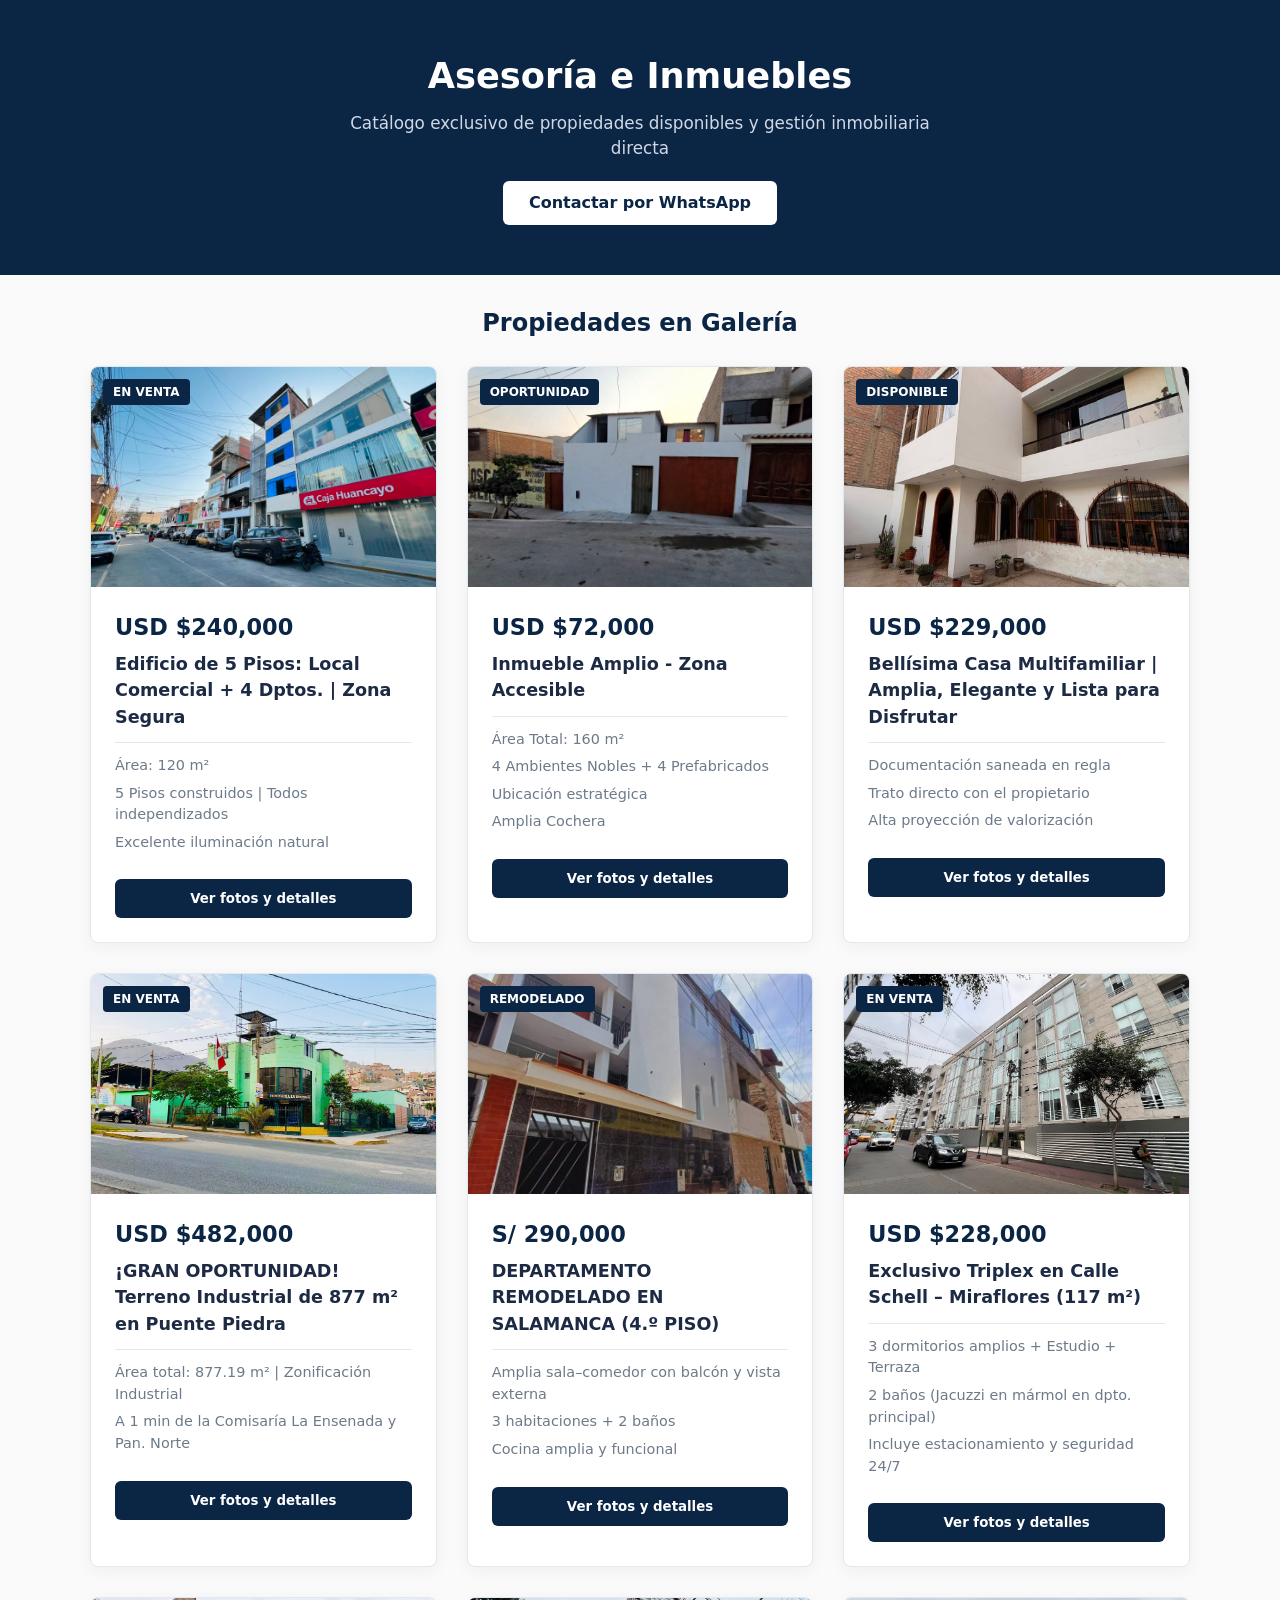
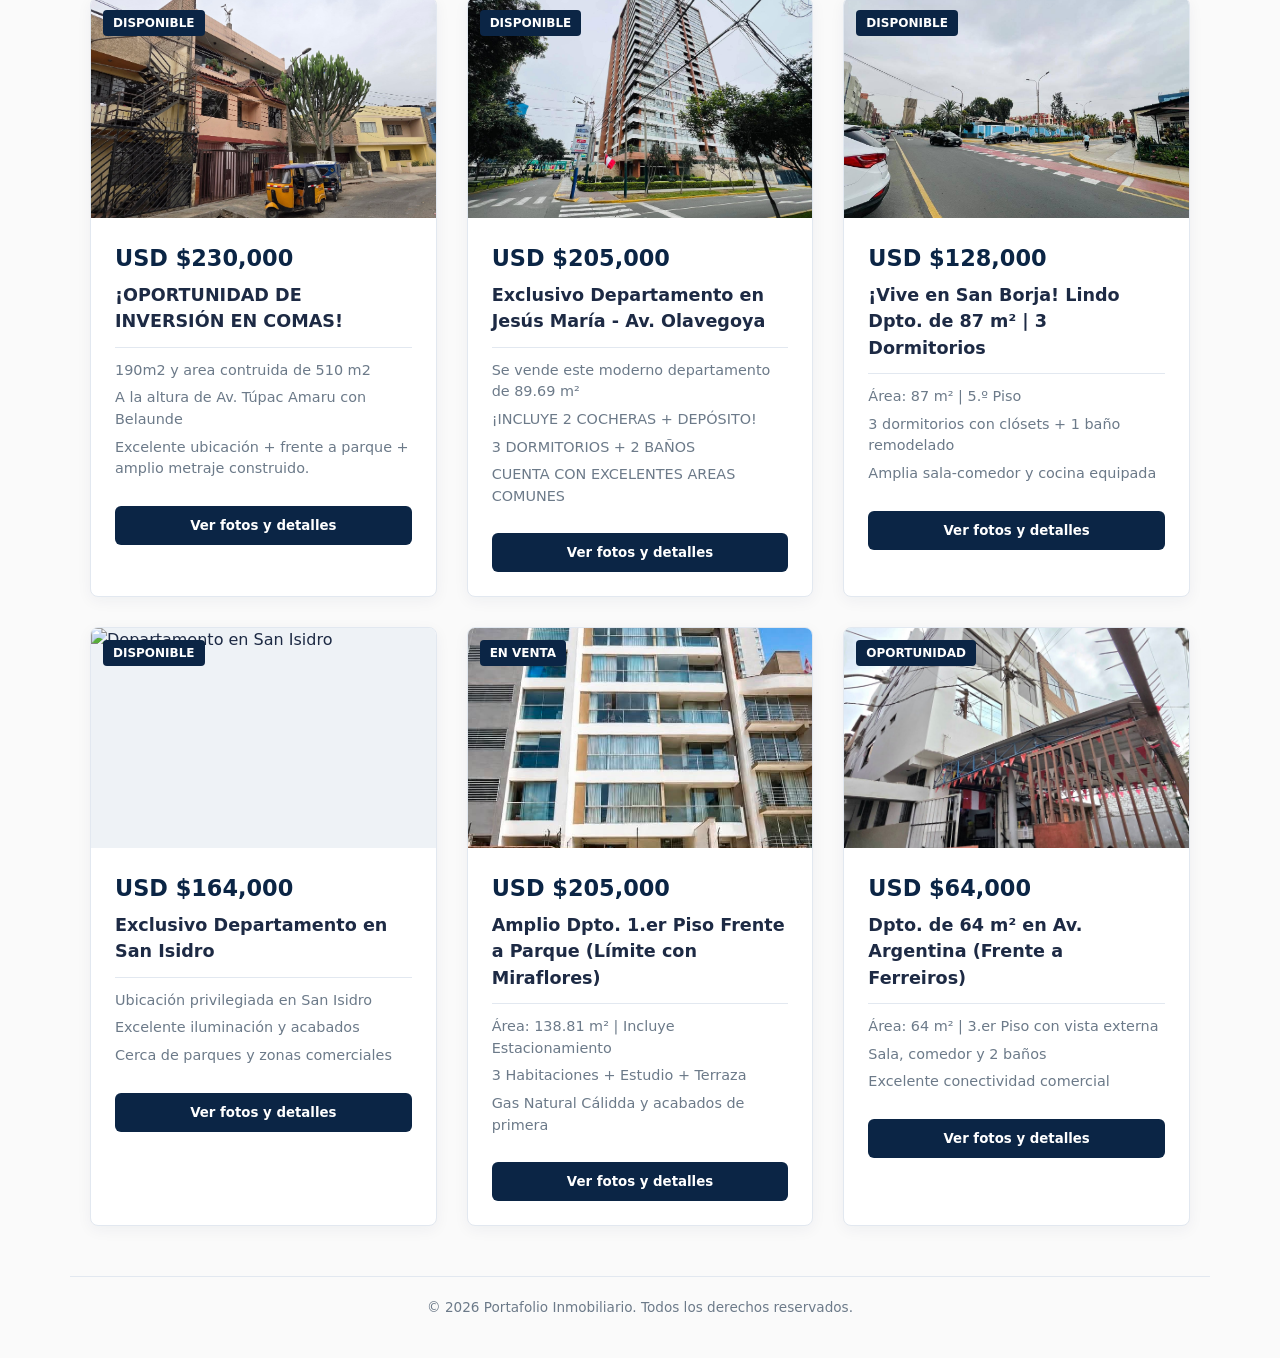
==== index.html @ 49bd2098 "cambios nuevos" ====
<!DOCTYPE html>
<html lang="es">
<head>
    <meta charset="UTF-8">
    <meta name="viewport" content="width=device-width, initial-scale=1.0">
    <title>Portafolio Inmobiliario | Asesoría & Propiedades</title>
    <style>
        :root {
            --bg-main: #FAFAFA;
            --bg-card: #FFFFFF;
            --navy-primary: #0B2545;
            --navy-hover: #134074;
            --text-dark: #1D2A44;
            --text-muted: #6C7A89;
            --border-color: #E2E8F0;
            --shadow-light: 0 4px 15px rgba(11, 37, 69, 0.05);
            --shadow-hover: 0 8px 25px rgba(11, 37, 69, 0.1);
        }

        * {
            box-sizing: border-box;
            margin: 0;
            padding: 0;
            font-family: 'Segoe UI', system-ui, -apple-system, sans-serif;
        }

        body {
            background-color: var(--bg-main);
            color: var(--text-dark);
            line-height: 1.5;
            padding: 0 0 40px 0;
        }

        /* Encabezado Principal */
        header {
            background-color: var(--navy-primary);
            color: #FFFFFF;
            text-align: center;
            padding: 50px 20px;
            margin-bottom: 30px;
        }

        header h1 {
            font-size: 2.2rem;
            font-weight: 700;
            margin-bottom: 8px;
        }

        header p {
            color: #D0D8E5;
            font-size: 1.05rem;
            max-width: 600px;
            margin: 0 auto 20px auto;
        }

        .btn-header {
            display: inline-block;
            background-color: #FFFFFF;
            color: var(--navy-primary);
            padding: 10px 26px;
            border-radius: 6px;
            text-decoration: none;
            font-weight: 600;
            transition: all 0.2s ease;
        }

        .btn-header:hover {
            background-color: #E6EDF5;
        }

        /* Layout */
        .container {
            max-width: 1140px;
            margin: 0 auto;
            padding: 0 20px;
        }

        .section-title {
            font-size: 1.5rem;
            color: var(--navy-primary);
            margin-bottom: 25px;
            text-align: center;
            font-weight: 700;
        }

        .grid {
            display: grid;
            grid-template-columns: repeat(auto-fit, minmax(320px, 1fr));
            gap: 30px;
        }

        /* Tarjeta de Propiedad */
        .card {
            background: var(--bg-card);
            border-radius: 8px;
            overflow: hidden;
            border: 1px solid var(--border-color);
            box-shadow: var(--shadow-light);
            transition: transform 0.2s ease;
            display: flex;
            flex-direction: column;
            cursor: pointer;
        }

        .card:hover {
            transform: translateY(-4px);
            box-shadow: var(--shadow-hover);
        }

        .card-img-container {
            position: relative;
            width: 100%;
            height: 220px;
            background-color: #EEF2F6;
        }

        .card img {
            width: 100%;
            height: 100%;
            object-fit: cover;
        }

        .tag-status {
            position: absolute;
            top: 12px;
            left: 12px;
            background: var(--navy-primary);
            color: #FFFFFF;
            font-size: 0.75rem;
            font-weight: 600;
            padding: 4px 10px;
            border-radius: 4px;
            text-transform: uppercase;
        }

        .card-content {
            padding: 24px;
            display: flex;
            flex-direction: column;
            flex-grow: 1;
        }

        .price {
            font-size: 1.4rem;
            font-weight: 700;
            color: var(--navy-primary);
            margin-bottom: 6px;
        }

        .title {
            font-size: 1.1rem;
            font-weight: 600;
            color: var(--text-dark);
            margin-bottom: 12px;
        }

        .features {
            list-style: none;
            color: var(--text-muted);
            font-size: 0.9rem;
            margin-bottom: 20px;
            border-top: 1px solid var(--border-color);
            padding-top: 12px;
        }

        .features li {
            margin-bottom: 6px;
        }

        .btn-details {
            display: block;
            text-align: center;
            background: var(--navy-primary);
            color: #FFFFFF;
            border: none;
            padding: 12px;
            border-radius: 6px;
            text-decoration: none;
            font-weight: 600;
            width: 100%;
            transition: background 0.2s;
        }

        .btn-details:hover {
            background: var(--navy-hover);
        }

        /* Estilo específico para el botón de mapa */
        .btn-map {
            background-color: #134074;
            margin-bottom: 10px;
        }
        .btn-map:hover {
            background-color: #0b2545;
        }

        /* Modal / Ventana Emergente */
        .modal-overlay {
            position: fixed;
            top: 0;
            left: 0;
            width: 100%;
            height: 100%;
            background: rgba(11, 37, 69, 0.75);
            display: none;
            justify-content: center;
            align-items: center;
            z-index: 1000;
            padding: 15px;
            backdrop-filter: blur(4px);
        }

        .modal-overlay.active {
            display: flex;
        }

        .modal-container {
            background: #FFFFFF;
            border-radius: 12px;
            max-width: 850px;
            width: 100%;
            max-height: 90vh;
            overflow-y: auto;
            position: relative;
            box-shadow: 0 20px 40px rgba(0,0,0,0.2);
            padding: 25px;
        }

        .modal-close {
            position: absolute;
            top: 12px;
            right: 18px;
            font-size: 1.8rem;
            background: none;
            border: none;
            color: var(--navy-primary);
            cursor: pointer;
            font-weight: bold;
            z-index: 10;
        }

        .modal-grid {
            display: grid;
            grid-template-columns: 1fr 1fr;
            gap: 20px;
            margin-top: 5px;
            align-items: start;
        }

        .modal-grid > div {
            min-width: 0;
        }

        @media (max-width: 700px) {
            .modal-grid {
                grid-template-columns: 1fr;
            }
        }

        .main-img-container {
            width: 100%;
            height: 240px;
            background: #EEF2F6;
            border-radius: 8px;
            overflow: hidden;
            border: 1px solid var(--border-color);
        }

        .gallery-main-img {
            width: 100%;
            height: 100%;
            object-fit: cover;
            cursor: zoom-in;
        }

        .gallery-thumbs {
            display: flex;
            gap: 8px;
            margin-top: 10px;
            overflow-x: auto;
            padding-bottom: 6px;
            max-width: 100%;
        }

        .gallery-thumbs img {
            width: 55px;
            height: 55px;
            min-width: 55px;
            object-fit: cover;
            border-radius: 6px;
            cursor: pointer;
            border: 2px solid transparent;
            transition: all 0.2s;
        }

        .gallery-thumbs img.active-thumb {
            border-color: var(--navy-primary);
        }

        .modal-info .modal-price {
            font-size: 1.6rem;
            font-weight: 700;
            color: var(--navy-primary);
            margin-bottom: 2px;
        }

        .modal-info .modal-title {
            font-size: 1.1rem;
            font-weight: 700;
            margin-bottom: 12px;
            line-height: 1.3;
        }

        .modal-info .description-box {
            font-size: 0.88rem;
            color: var(--text-dark);
            margin-bottom: 15px;
            border-top: 1px solid var(--border-color);
            padding-top: 10px;
            max-height: 180px;
            overflow-y: auto;
        }

        .description-box h4 {
            color: var(--navy-primary);
            margin-bottom: 6px;
            font-size: 0.95rem;
        }

        .description-box ul {
            list-style: none;
        }

        .description-box li {
            margin-bottom: 4px;
            color: #4A5568;
        }

        /* Modal Zoom */
        .zoom-overlay {
            position: fixed;
            top: 0;
            left: 0;
            width: 100%;
            height: 100%;
            background: rgba(0, 0, 0, 0.92);
            display: none;
            justify-content: center;
            align-items: center;
            z-index: 2000;
            cursor: zoom-out;
        }

        .zoom-overlay.active {
            display: flex;
        }

        .zoom-img {
            max-width: 92%;
            max-height: 92%;
            object-fit: contain;
            border-radius: 4px;
        }

        footer {
            max-width: 1140px;
            margin: 50px auto 0 auto;
            text-align: center;
            color: var(--text-muted);
            font-size: 0.85rem;
            border-top: 1px solid var(--border-color);
            padding-top: 20px;
        }
    </style>
</head>
<body>

    <header>
        <h1>Asesoría e Inmuebles</h1>
        <p>Catálogo exclusivo de propiedades disponibles y gestión inmobiliaria directa</p>
        <a href="https://wa.me/51900734869" class="btn-header" target="_blank">Contactar por WhatsApp</a>
    </header>

    <div class="container">
        <h2 class="section-title">Propiedades en Galería</h2>
        
        <div class="grid">
            <!-- PROPIEDAD 1 -->
            <div class="card" onclick="openModal('prop1')">
                <div class="card-img-container">
                    <span class="tag-status">En Venta</span>
                    <img src="fotos/puentepiedra/puentepiedra.jpg" alt="Departamento" loading="lazy">
                </div>
                <div class="card-content">
                    <div class="price">USD $240,000</div>
                    <div class="title">Edificio de 5 Pisos: Local Comercial + 4 Dptos. | Zona Segura</div>
                    <ul class="features">
                        <li>Área: 120 m²</li>
                        <li>5 Pisos construidos | Todos independizados</li>
                        <li>Excelente iluminación natural</li>
                    </ul>
                    <div class="card-action">
                        <button class="btn-details">Ver fotos y detalles</button>
                    </div>
                </div>
            </div>

            <!-- PROPIEDAD 2 -->
            <div class="card" onclick="openModal('prop2')">
                <div class="card-img-container">
                    <span class="tag-status">Oportunidad</span>
                    <img src="fotos/villaestela/villaestela.jpg" alt="Inmueble Mixto" loading="lazy">
                </div>
                <div class="card-content">
                    <div class="price">USD $72,000</div>
                    <div class="title">Inmueble Amplio - Zona Accesible</div>
                    <ul class="features">
                        <li>Área Total: 160 m²</li>
                        <li>4 Ambientes Nobles + 4 Prefabricados</li>
                        <li>Ubicación estratégica</li>
                        <li>Amplia Cochera</li>
                    </ul>
                    <div class="card-action">
                        <button class="btn-details">Ver fotos y detalles</button>
                    </div>
                </div>
            </div>

            <!-- PROPIEDAD 3 -->
            <div class="card" onclick="openModal('prop3')">
                <div class="card-img-container">
                    <span class="tag-status">Disponible</span>
                    <img src="fotos/sanmartin-vicki/propiedadsanmartin.jpg" alt="Terreno" loading="lazy">
                </div>
                <div class="card-content">
                    <div class="price">USD $229,000</div>
                    <div class="title">Bellísima Casa Multifamiliar | Amplia, Elegante y Lista para Disfrutar</div>
                    <ul class="features">
                        <li>Documentación saneada en regla</li>
                        <li>Trato directo con el propietario</li>
                        <li>Alta proyección de valorización</li>
                    </ul>
                    <div class="card-action">
                        <button class="btn-details">Ver fotos y detalles</button>
                    </div>
                </div>
            </div>

            <!-- PROPIEDAD 4 -->
            <div class="card" onclick="openModal('prop4')">
                <div class="card-img-container">
                    <span class="tag-status">En Venta</span>
                    <img src="fotos/pro/pro1.jpg" alt="Propiedad 4" loading="lazy">
                </div>
                <div class="card-content">
                    <div class="price">USD $482,000</div>
                    <div class="title">¡GRAN OPORTUNIDAD! Terreno Industrial de 877 m² en Puente Piedra</div>
                    <ul class="features">
                        <li>Área total: 877.19 m² | Zonificación Industrial</li>
                        <li>A 1 min de la Comisaría La Ensenada y Pan. Norte</li>
                    </ul>
                    <div class="card-action">
                        <button class="btn-details">Ver fotos y detalles</button>
                    </div>
                </div>
            </div>

            <!-- PROPIEDAD 5 -->
            <div class="card" onclick="openModal('prop5')">
                <div class="card-img-container">
                    <span class="tag-status">Remodelado</span>
                    <img src="fotos/molina-salamanca/1s.jpg" alt="Propiedad 5" loading="lazy">
                </div>
                <div class="card-content">
                    <div class="price">S/ 290,000</div>
                    <div class="title">DEPARTAMENTO REMODELADO EN SALAMANCA (4.º PISO)</div>
                    <ul class="features">
                        <li>Amplia sala–comedor con balcón y vista externa</li>
                        <li>3 habitaciones + 2 baños</li>
                        <li>Cocina amplia y funcional</li>
                    </ul>
                    <div class="card-action">
                        <button class="btn-details">Ver fotos y detalles</button>
                    </div>
                </div>
            </div>

            <!-- PROPIEDAD 6 -->
            <div class="card" onclick="openModal('prop6')">
                <div class="card-img-container">
                    <span class="tag-status">En Venta</span>
                    <img src="fotos/miraflores/1m.jpg" alt="Triplex Miraflores" loading="lazy">
                </div>
                <div class="card-content">
                    <div class="price">USD $228,000</div>
                    <div class="title">Exclusivo Triplex en Calle Schell – Miraflores (117 m²)</div>
                    <ul class="features">
                        <li>3 dormitorios amplios + Estudio + Terraza</li>
                        <li>2 baños (Jacuzzi en mármol en dpto. principal)</li>
                        <li>Incluye estacionamiento y seguridad 24/7</li>
                    </ul>
                    <div class="card-action">
                        <button class="btn-details">Ver fotos y detalles</button>
                    </div>
                </div>
            </div>

            <!-- PROPIEDAD 7 -->
            <div class="card" onclick="openModal('prop7')">
                <div class="card-img-container">
                    <span class="tag-status">Disponible</span>
                    <img src="fotos/comas/comas.jpg" alt="Propiedad 7" loading="lazy">
                </div>
                <div class="card-content">
                    <div class="price">USD $230,000</div>
                    <div class="title">¡OPORTUNIDAD DE INVERSIÓN EN COMAS!</div>
                    <ul class="features">
                        <li>190m2 y area contruida de 510 m2</li>
                        <li>A la altura de Av. Túpac Amaru con Belaunde</li>
                        <li>Excelente ubicación + frente a parque + amplio metraje construido.</li>
                    </ul>
                    <div class="card-action">
                        <button class="btn-details">Ver fotos y detalles</button>
                    </div>
                </div>
            </div>

            <!-- PROPIEDAD 8 -->
            <div class="card" onclick="openModal('prop8')">
                <div class="card-img-container">
                    <span class="tag-status">Disponible</span>
                    <img src="fotos/Jesus Maria/1.jpg" alt="Propiedad 8" loading="lazy">
                </div>
                <div class="card-content">
                    <div class="price">USD $205,000</div>
                    <div class="title">Exclusivo Departamento en Jesús María - Av. Olavegoya</div>
                    <ul class="features">
                        <li>Se vende este moderno departamento de 89.69 m²</li>
                        <li>¡INCLUYE 2 COCHERAS + DEPÓSITO!</li>
                        <li>3 DORMITORIOS + 2 BAÑOS</li>
                        <li>CUENTA CON EXCELENTES AREAS COMUNES</li>
                    </ul>
                    <div class="card-action">
                        <button class="btn-details">Ver fotos y detalles</button>
                    </div>
                </div>
            </div>

            <!-- PROPIEDAD 9 -->
            <div class="card" onclick="openModal('prop9')">
                <div class="card-img-container">
                    <span class="tag-status">Disponible</span>
                    <img src="fotos/sanborja/1.jpg" alt="Departamento en San Borja" loading="lazy">
                </div>
                <div class="card-content">
                    <div class="price">USD $128,000</div>
                    <div class="title">¡Vive en San Borja! Lindo Dpto. de 87 m² | 3 Dormitorios</div>
                    <ul class="features">
                        <li>Área: 87 m² | 5.º Piso</li>
                        <li>3 dormitorios con clósets + 1 baño remodelado</li>
                        <li>Amplia sala-comedor y cocina equipada</li>
                    </ul>
                    <div class="card-action">
                        <button class="btn-details">Ver fotos y detalles</button>
                    </div>
                </div>
            </div>

            <!-- PROPIEDAD 10 -->
            <div class="card" onclick="openModal('prop10')">
                <div class="card-img-container">
                    <span class="tag-status">Disponible</span>
                    <img src="fotos/san isidro/1.jpg" alt="Departamento en San Isidro" loading="lazy">
                </div>
                <div class="card-content">
                    <div class="price">USD $164,000</div>
                    <div class="title">Exclusivo Departamento en San Isidro</div>
                    <ul class="features">
                        <li>Ubicación privilegiada en San Isidro</li>
                        <li>Excelente iluminación y acabados</li>
                        <li>Cerca de parques y zonas comerciales</li>
                    </ul>
                    <div class="card-action">
                        <button class="btn-details">Ver fotos y detalles</button>
                    </div>
                </div>
            </div>

            
            <!-- PROPIEDAD 11 -->
            <div class="card" onclick="openModal('prop11')">
                <div class="card-img-container">
                    <span class="tag-status">En Venta</span>
                    <img src="fotos/surquillo/1.jpg" alt="Departamento en Surquillo" loading="lazy">
                </div>
                <div class="card-content">
                    <div class="price">USD $205,000</div>
                    <div class="title">Amplio Dpto. 1.er Piso Frente a Parque (Límite con Miraflores)</div>
                    <ul class="features">
                        <li>Área: 138.81 m² | Incluye Estacionamiento</li>
                        <li>3 Habitaciones + Estudio + Terraza</li>
                        <li>Gas Natural Cálidda y acabados de primera</li>
                    </ul>
                    <div class="card-action">
                        <button class="btn-details">Ver fotos y detalles</button>
                    </div>
                </div>
            </div>

          <!-- PROPIEDAD 12 -->
            <div class="card" onclick="openModal('prop12')">
                <div class="card-img-container">
                    <span class="tag-status">Oportunidad</span>
                    <img src="fotos/cercadodelima/1.jpg" alt="Departamento en Cercado de Lima" loading="lazy">
                </div>
                <div class="card-content">
                    <div class="price">USD $64,000</div>
                    <div class="title">Dpto. de 64 m² en Av. Argentina (Frente a Ferreiros)</div>
                    <ul class="features">
                        <li>Área: 64 m² | 3.er Piso con vista externa</li>
                        <li>Sala, comedor y 2 baños</li>
                        <li>Excelente conectividad comercial</li>
                    </ul>
                    <div class="card-action">
                        <button class="btn-details">Ver fotos y detalles</button>
                    </div>
                </div>
            </div>

            <!-- PROPIEDAD 13 
            <div class="card" onclick="openModal('prop13')">
                <div class="card-img-container">
                    <span class="tag-status">Disponible</span>
                    <img src="fotos/propiedad13/1.jpg" alt="Propiedad 13" loading="lazy">
                </div>
                <div class="card-content">
                    <div class="price">USD $000,000</div>
                    <div class="title">Propiedad 13 - Título pendiente</div>
                    <ul class="features">
                        <li>Característica 1</li>
                        <li>Característica 2</li>
                    </ul>
                    <div class="card-action">
                        <button class="btn-details">Ver fotos y detalles</button>
                    </div>
                </div>
            </div>

            <!-- PROPIEDAD 14 
            <div class="card" onclick="openModal('prop14')">
                <div class="card-img-container">
                    <span class="tag-status">Disponible</span>
                    <img src="fotos/propiedad14/1.jpg" alt="Propiedad 14" loading="lazy">
                </div>
                <div class="card-content">
                    <div class="price">USD $000,000</div>
                    <div class="title">Propiedad 14 - Título pendiente</div>
                    <ul class="features">
                        <li>Característica 1</li>
                        <li>Característica 2</li>
                    </ul>
                    <div class="card-action">
                        <button class="btn-details">Ver fotos y detalles</button>
                    </div>
                </div>
            </div>

            <!-- PROPIEDAD 15 --
            <div class="card" onclick="openModal('prop15')">
                <div class="card-img-container">
                    <span class="tag-status">Disponible</span>
                    <img src="fotos/propiedad15/1.jpg" alt="Propiedad 15" loading="lazy">
                </div>
                <div class="card-content">
                    <div class="price">USD $000,000</div>
                    <div class="title">Propiedad 15 - Título pendiente</div>
                    <ul class="features">
                        <li>Característica 1</li>
                        <li>Característica 2</li>
                    </ul>
                    <div class="card-action">
                        <button class="btn-details">Ver fotos y detalles</button>
                    </div>
                </div>
            </div>

            <!-- PROPIEDAD 16 --
            <div class="card" onclick="openModal('prop16')">
                <div class="card-img-container">
                    <span class="tag-status">Disponible</span>
                    <img src="fotos/propiedad16/1.jpg" alt="Propiedad 16" loading="lazy">
                </div>
                <div class="card-content">
                    <div class="price">USD $000,000</div>
                    <div class="title">Propiedad 16 - Título pendiente</div>
                    <ul class="features">
                        <li>Característica 1</li>
                        <li>Característica 2</li>
                    </ul>
                    <div class="card-action">
                        <button class="btn-details">Ver fotos y detalles</button>
                    </div>
                </div>
            </div>

            <!-- PROPIEDAD 17 --
            <div class="card" onclick="openModal('prop17')">
                <div class="card-img-container">
                    <span class="tag-status">Disponible</span>
                    <img src="fotos/propiedad17/1.jpg" alt="Propiedad 17" loading="lazy">
                </div>
                <div class="card-content">
                    <div class="price">USD $000,000</div>
                    <div class="title">Propiedad 17 - Título pendiente</div>
                    <ul class="features">
                        <li>Característica 1</li>
                        <li>Característica 2</li>
                    </ul>
                    <div class="card-action">
                        <button class="btn-details">Ver fotos y detalles</button>
                    </div>
                </div>
            </div>

            <!-- PROPIEDAD 18 --
            <div class="card" onclick="openModal('prop18')">
                <div class="card-img-container">
                    <span class="tag-status">Disponible</span>
                    <img src="fotos/propiedad18/1.jpg" alt="Propiedad 18" loading="lazy">
                </div>
                <div class="card-content">
                    <div class="price">USD $000,000</div>
                    <div class="title">Propiedad 18 - Título pendiente</div>
                    <ul class="features">
                        <li>Característica 1</li>
                        <li>Característica 2</li>
                    </ul>
                    <div class="card-action">
                        <button class="btn-details">Ver fotos y detalles</button>
                    </div>
                </div>
            </div>

            <!-- PROPIEDAD 19 --
            <div class="card" onclick="openModal('prop19')">
                <div class="card-img-container">
                    <span class="tag-status">Disponible</span>
                    <img src="fotos/propiedad19/1.jpg" alt="Propiedad 19" loading="lazy">
                </div>
                <div class="card-content">
                    <div class="price">USD $000,000</div>
                    <div class="title">Propiedad 19 - Título pendiente</div>
                    <ul class="features">
                        <li>Característica 1</li>
                        <li>Característica 2</li>
                    </ul>
                    <div class="card-action">
                        <button class="btn-details">Ver fotos y detalles</button>
                    </div>
                </div>
            </div>

            <!-- PROPIEDAD 20 --
            <div class="card" onclick="openModal('prop20')">
                <div class="card-img-container">
                    <span class="tag-status">Disponible</span>
                    <img src="fotos/propiedad20/1.jpg" alt="Propiedad 20" loading="lazy">
                </div>
                <div class="card-content">
                    <div class="price">USD $000,000</div>
                    <div class="title">Propiedad 20 - Título pendiente</div>
                    <ul class="features">
                        <li>Característica 1</li>
                        <li>Característica 2</li>
                    </ul>
                    <div class="card-action">
                        <button class="btn-details">Ver fotos y detalles</button>
                    </div>
                </div>
            </div>
        -->
        </div>
    </div>

    <!-- VENTANA EMERGENTE -->
    <div class="modal-overlay" id="propertyModal">
        <div class="modal-container">
            <button class="modal-close" onclick="closeModal()">&times;</button>
            <div class="modal-grid">
                <div>
                    <div class="main-img-container">
                        <img id="modalMainImg" class="gallery-main-img" src="" alt="Foto principal" onclick="openZoom(this.src)">
                    </div>
                    <div class="gallery-thumbs" id="modalThumbs"></div>
                </div>
                <div class="modal-info">
                    <div class="modal-price" id="modalPrice"></div>
                    <div class="modal-title" id="modalTitle"></div>
                    <div class="description-box" id="modalDescription"></div>
                    
                    <!-- Botones de Acción (Mapa y WhatsApp) -->
                    <a id="modalMapBtn" href="#" class="btn-details btn-map" target="_blank" style="display: none;">Ver ubicación en el mapa</a>
                    <a id="modalWspBtn" href="#" class="btn-details" target="_blank">Consultar por WhatsApp</a>
                </div>
            </div>
        </div>
    </div>

    <!-- MODAL ZOOM -->
    <div class="zoom-overlay" id="zoomModal" onclick="closeZoom()">
        <img id="zoomedImg" class="zoom-img" src="" alt="Zoom foto">
    </div>

    <footer>
        <p>&copy; 2026 Portafolio Inmobiliario. Todos los derechos reservados.</p>
    </footer>

    <script>
        const propertiesData = {
            'prop1': {
                price: 'USD $240,000',
                title: 'Edificio de 5 Pisos: Local Comercial + 4 Dptos. | Zona Segura',
                images: [
                    'fotos/puentepiedra/puentepiedra.jpg',
                    'fotos/puentepiedra/propiedafrente.jpg',
                    'fotos/puentepiedra/vistapanamericana.jpg',
                    'fotos/puentepiedra/parque.jpg',
                    'fotos/puentepiedra/localcomercial.jpg',
                    'fotos/puentepiedra/comedor.jpg'
                ],
                mapUrl: 'https://maps.app.goo.gl/D741j8NNef4uDnsr5',
                description: `
                    <h4>Distribución y Beneficios:</h4>
                    <ul>
                        <li>• <b>1.er Piso:</b> Local comercial con alto flujo peatonal.</li>
                        <li>• <b>2.º al 5.º Piso:</b> 4 departamentos totalmente independizados.</li>
                        <li>• Ubicación segura, a 50 metros del parque.</li>
                        <li>• Ideal para rentabilizar mediante alquileres independientes.</li>
                    </ul>
                `,
                wspUrl: 'https://wa.me/51900734869?text=Hola,%20deseo%20información%20del%20edificio%20de%20puente%20piedra'
            },
            'prop2': {
                price: 'USD $72,000',
                title: 'Inmueble Amplio de 160 m² - Zona Accesible en Villa Estela',
                images: [
                    'fotos/villaestela/villaestela.jpg',
                    'fotos/villaestela/IMG_20260831_145610.jpg',
                    'fotos/villaestela/cocheraarriba.jpg',
                    'fotos/villaestela/IMG_20260831_150013.jpg',
                    'fotos/villaestela/bañopequeño.jpg',
                    'fotos/villaestela/IMG_20260831_150129.jpg',
                    'fotos/villaestela/pasillo.jpg',
                    'fotos/villaestela/cuarto2.jpg',
                    'fotos/villaestela/areadelavado.jpg',
                    'fotos/villaestela/baño.jpg',
                    'fotos/villaestela/pasillo2.jpg',
                    'fotos/villaestela/cuartopiso2.jpg',
                    'fotos/villaestela/cuarto2piso2.jpg',
                    'fotos/villaestela/baño2piso.jpg',
                    'fotos/villaestela/cuarto3piso2.jpg',
                    'fotos/villaestela/cuarto4piso4.jpg',
                    'fotos/villaestela/cuaro5piso2.jpg'
                ],
                mapUrl: 'https://maps.app.goo.gl/xqD2WesQgWnviTTu9',
                description: `
                    <h4>Características Principales:</h4>
                    <ul>
                        <li>• <b>Área Total:</b> 160 m² con cochera muy amplia.</li>
                        <li>• <b>Distribución:</b> 4 ambientes nobles + 4 prefabricados ampliables.</li>
                        <li>• <b>Entorno:</b> A 1 cuadra del parque y 5 cdras. del paradero Villa Estela.</li>
                        <li>• Incluye espacio para patio/jardín interno.</li>
                    </ul>
                `,
                wspUrl: 'https://wa.me/51900734869?text=Hola,%20deseo%20información%20del%20inmueble%20de%20villaestela'
            },
            'prop3': {
                price: 'USD $229,000',
                title: 'Bellísima Casa Multifamiliar en San Martín de Porres (200 m²)',
                images: [
                    'fotos/sanmartin-vicki/propiedadsanmartin.jpg',
                    'fotos/sanmartin-vicki/2.jpg',
                    'fotos/sanmartin-vicki/3.jpg',
                    'fotos/sanmartin-vicki/4.jpg',
                    'fotos/sanmartin-vicki/5.jpg',
                    'fotos/sanmartin-vicki/6.jpg',
                    'fotos/sanmartin-vicki/7.jpg',
                    'fotos/sanmartin-vicki/8.jpg',
                    'fotos/sanmartin-vicki/9.jpg',
                    'fotos/sanmartin-vicki/10.jpg',
                    'fotos/sanmartin-vicki/11.jpg',
                    'fotos/sanmartin-vicki/12.jpg',
                    'fotos/sanmartin-vicki/13.jpg',
                    'fotos/sanmartin-vicki/14.jpg',
                    'fotos/sanmartin-vicki/15.jpg',
                    'fotos/sanmartin-vicki/16.jpg',
                    'fotos/sanmartin-vicki/17.jpg',
                    'fotos/sanmartin-vicki/18.jpg',
                    'fotos/sanmartin-vicki/19.jpg',
                    'fotos/sanmartin-vicki/20.jpg'
                ],
                mapUrl: '',
                description: `
                    <h4>Detalle de Distribución:</h4>
                    <ul>
                        <li>• <b>1.er Piso (150 m²):</b> Sala, comedor, cocina, 2 dormitorios, 1 baño, patio c/parrilla y lavandería. Techos de 2.90m.</li>
                        <li>• <b>2.º Piso (150 m² - Remodelado):</b> Acabados de lujo, cocina c/barra azul marino, 3 dormitorios (principal c/vestidor y balcón), baño en mármol blanco.</li>
                        <li>• <b>Cochera:</b> Capacidad para 2 vehículos.</li>
                        <li>• <b>Ubicación:</b> A 2 cdras. de Av. Canta Callao (San Juan de Salinas).</li>
                    </ul>
                `,
                wspUrl: 'https://wa.me/51900734869?text=Hola,%20deseo%20información%20de%20la%20casa%20familiar'
            },
            'prop4': {
                price: 'USD $482,000',
                title: '¡GRAN OPORTUNIDAD! Terreno Industrial de 877 m² en Puente Piedra',
                images: [
                    'fotos/pro/pro1.jpg',
                    'fotos/pro/pro2.jpg',
                    'fotos/pro/pro3.jpg',
                    'fotos/pro/pro4.jpg',
                    'fotos/pro/pro5.jpg',
                    'fotos/pro/pro6.jpg',
                    'fotos/pro/pro7.jpg',
                    'fotos/pro/pro8.jpg',
                    'fotos/pro/pro9.jpg',
                    'fotos/pro/pro11.jpg',
                    'fotos/pro/pro12.jpg',
                    'fotos/pro/pro13.jpg',
                    'fotos/pro/pro14.jpg'
                ],
                mapUrl: '',
                description: `
                    <h4>Ubicación Estratégica:</h4>
                    <ul>
                        <li>• Calle Los Copihues – Puente Piedra</li>
                        <li>• A solo 1 min de la Comisaría La Ensenada</li>
                        <li>• Acceso directo a la Panamericana Norte y vías principales, ¡perfecto para transporte de carga y logística!</li>
                    </ul>
                    <br>
                    <h4>Ideal para:</h4>
                    <ul>
                        <li>• Centros de distribución y almacenamiento</li>
                        <li>• Empresas industriales en expansión</li>
                        <li>• Talleres mecánicos, manufactura liviana y más</li>
                    </ul>
                `,
                wspUrl: 'https://wa.me/51900734869?text=Hola,%20deseo%20información%20del%20terreno%20industrial'
            },
            'prop5': {
                price: 'S/ 290,000',
                title: 'DEPARTAMENTO REMODELADO EN SALAMANCA (4.º PISO)',
                images: [
                    'fotos/molina-salamanca/1s.jpg',
                    'fotos/molina-salamanca/s2.jpg',
                    'fotos/molina-salamanca/s3.jpg',
                    'fotos/molina-salamanca/s4.jpg',
                    'fotos/molina-salamanca/s5.jpg',
                    'fotos/molina-salamanca/s6.jpg',
                    'fotos/molina-salamanca/s7.jpg',
                    'fotos/molina-salamanca/s8.jpg',
                    'fotos/molina-salamanca/s9.jpg'
                ],
                mapUrl: '',
                description: `
                    <h4>Características del Departamento:</h4>
                    <ul>
                        <li>• <b>Piso:</b> 4.º Piso (Listo para mudarse)</li>
                        <li>• <b>Ambientes:</b> Amplia sala–comedor con balcón y vista externa.</li>
                        <li>• <b>Distribución:</b> 3 habitaciones + 2 baños.</li>
                        <li>• <b>Cocina:</b> Amplia y funcional.</li>
                    </ul>
                    <br>
                    <h4>Ubicación Estratégica:</h4>
                    <ul>
                        <li>• Ubicado en Grumete Medina, Salamanca.</li>
                        <li>• A ½ cuadra de la Av. Benjamín Franklin.</li>
                        <li>• A 1 cuadra del Parque de los Anillos.</li>
                    </ul>
                `,
                wspUrl: 'https://wa.me/51900734869?text=Hola,%20deseo%20información%20del%20departamento%20en%20Salamanca'
            },
            'prop6': {
                price: 'USD $228,000',
                title: 'DEPARTAMENTO TRIPLEX EN MIRAFLORES (117 m² + Estacionamiento)',
                images: [
                    'fotos/miraflores/1m.jpg',
                    'fotos/miraflores/m2.jpg',
                    'fotos/miraflores/m3.jpg',
                    'fotos/miraflores/m4.jpg',
                    'fotos/miraflores/m5.jpg',
                    'fotos/miraflores/m6.jpg',
                    'fotos/miraflores/m7.jpg',
                    'fotos/miraflores/m8.jpg',
                    'fotos/miraflores/m9.jpg',
                    'fotos/miraflores/m10.jpg',
                    'fotos/miraflores/m11.jpg',
                    'fotos/miraflores/m12.jpg'
                ],
                mapUrl: '',
                description: `
                    <h4>Distribución por Niveles:</h4>
                    <ul>
                        <li>• <b>1.er Nivel:</b> Terraza, sala-comedor, cocina con granito, baño de visita.</li>
                        <li>• <b>2.º Nivel:</b> Dormitorio principal con tina de hidromasaje y estudio.</li>
                        <li>• <b>3.er Nivel:</b> 2 dormitorios amplios con clóset y baño completo.</li>
                    </ul>
                `,
                wspUrl: 'https://wa.me/51900734869?text=Hola,%20deseo%20información%20del%20triplex%20en%20Miraflores'
            },
            'prop7': {
                price: 'USD $230,000',
                title: 'Oportunidad de inversión en Comas',
                images: ['fotos/comas/comas.jpg'],
                mapUrl: 'https://maps.app.goo.gl/hE1FAJP3phiQPxh49',
                description: `
                    <h4>Detalles del Inmueble y Edificio:</h4>
                    <ul>
                        <li>• <b>Ubicación:</b> Flora Tristán 196A, Comas (3 pisos + Azotea).</li>
                        <li>• <b>Área:</b> 190 m² ; Área construida +500 m².</li>
                        <li>• Frente a parque y cada nivel independizado.</li>
                    </ul>
                `,
                wspUrl: 'https://wa.me/51900734869?text=Hola,%20deseo%20información%20de%20la%20propiedad%20en%20comas'
            },
            'prop8': {
                price: 'USD $205,000',
                title: 'Exclusivo Departamento en Jesús María - Av. Olavegoya',
                images: [
                    'fotos/Jesus Maria/1.jpg', 'fotos/Jesus Maria/2.jpg', 'fotos/Jesus Maria/3.jpg',
                    'fotos/Jesus Maria/4.jpg', 'fotos/Jesus Maria/5.jpg', 'fotos/Jesus Maria/6.jpg',
                    'fotos/Jesus Maria/7.jpg', 'fotos/Jesus Maria/8.jpg', 'fotos/Jesus Maria/9.jpg',
                    'fotos/Jesus Maria/10.jpg', 'fotos/Jesus Maria/11.jpg', 'fotos/Jesus Maria/12.jpg',
                    'fotos/Jesus Maria/13.jpg', 'fotos/Jesus Maria/14.jpg', 'fotos/Jesus Maria/15.jpg'
                ],
                mapUrl: 'https://maps.app.goo.gl/2QNC8SgNS6ocmaTS8',
                description: `
                    <h4>EXCLUSIVIDAD Y UBICACIÓN PRIVILEGIADA</h4>
                    <p>Moderno departamento de 89.69 m² con cocheras y depósito incluidos.</p>
                    <ul>
                        <li>• 3 dormitorios + 2 baños.</li>
                        <li>• Áreas comunes: Piscina, zona de parrilla y salón Zoom.</li>
                    </ul>
                `,
                wspUrl: 'https://wa.me/51900734869?text=Hola,%20deseo%20información%20del%20departamento%20en%20Jesús%20María'
            },
            'prop9': {
                price: 'USD $128,000 (Negociable)',
                title: '¡VIVE EN SAN BORJA Y DISFRUTA TU INDEPENDENCIA!',
                images: [
                    'fotos/sanborja/1.jpg', 'fotos/sanborja/2.jpg', 'fotos/sanborja/3.jpg',
                    'fotos/sanborja/4.jpg', 'fotos/sanborja/5.jpg', 'fotos/sanborja/6.jpg',
                    'fotos/sanborja/7.jpg', 'fotos/sanborja/8.jpg', 'fotos/sanborja/9.jpg',
                    'fotos/sanborja/10.jpg', 'fotos/sanborja/11.jpg'
                ],
                mapUrl: '',
                description: `
                    <h4>Características del Inmueble:</h4>
                    <ul>
                        <li>• <b>Área y Piso:</b> 87 m² | 5.º piso.</li>
                        <li>• 3 dormitorios con clósets + 1 baño remodelado.</li>
                        <li>• Sala-comedor amplia y cocina con reposteros altos y bajos.</li>
                    </ul>
                `,
                wspUrl: 'https://wa.me/51900734869?text=Hola,%20deseo%20información%20del%20departamento%20en%20San%20Borja'
            },
            'prop10': {
                price: 'USD $164,000',
                title: 'Exclusivo Departamento en San Isidro',
                images: [
                    'fotos/san isidro/1.jpg', 'fotos/san isidro/2.jpg', 'fotos/san isidro/3.jpg',
                    'fotos/san isidro/4.jpg', 'fotos/san isidro/5.jpg', 'fotos/san isidro/6.jpg',
                    'fotos/san isidro/7.jpg', 'fotos/san isidro/8.jpg', 'fotos/san isidro/9.jpg',
                    'fotos/san isidro/10.jpg', 'fotos/san isidro/11.jpg', 'fotos/san isidro/12.jpg',
                    'fotos/san isidro/13.jpg', 'fotos/san isidro/14.jpg', 'fotos/san isidro/15.jpg',
                    'fotos/san isidro/16.jpg', 'fotos/san isidro/17.jpg', 'fotos/san isidro/18.jpg',
                    'fotos/san isidro/19.jpg', 'fotos/san isidro/20.jpg', 'fotos/san isidro/21.jpg',
                    'fotos/san isidro/22.jpg', 'fotos/san isidro/23.jpg', 'fotos/san isidro/24.jpg',
                    'fotos/san isidro/25.jpg', 'fotos/san isidro/26.jpg', 'fotos/san isidro/27.jpg'
                ],
                mapUrl: 'https://maps.app.goo.gl/iq7L8Y8J3PQupXck8',
                description: `
                    <h4>Ubicación Exclusiva:</h4>
                    <p>Ubicado en una de las mejores zonas de San Isidro, con fácil acceso a avenidas principales y parques.</p>
                `,
                wspUrl: 'https://wa.me/51900734869?text=Hola,%20deseo%20información%20del%20departamento%20en%20San%20Isidro'
            },
            'prop11': {
                price: 'USD $205,000',
                title: 'Departamento Primer Piso, Amplio y Frente a Parque | Surquillo - Miraflores',
                images: [
                    'fotos/surquillo/1.jpg',
                    'fotos/surquillo/2.jpg',
                    'fotos/surquillo/3.jpg',
                    'fotos/surquillo/4.jpg',
                    'fotos/surquillo/5.jpg',
                    'fotos/surquillo/6.jpg',
                    'fotos/surquillo/7.jpg',
                    'fotos/surquillo/8.jpg',
                    'fotos/surquillo/9.jpg',
                    'fotos/surquillo/10.jpg',
                    'fotos/surquillo/11.jpg',
                    'fotos/surquillo/12.jpg',
                    'fotos/surquillo/13.jpg',
                    'fotos/surquillo/14.jpg',
                    'fotos/surquillo/15.jpg',
                    'fotos/surquillo/16.jpg',
                    'fotos/surquillo/17.jpg',
                    'fotos/surquillo/18.jpg',
                    
                    
                ],
                mapUrl: '', // Puedes agregar el enlace de Google Maps si lo deseas
                description: `
                    <h4>Características Principales:</h4>
                    <ul>
                        <li>• <b>Área:</b> 138.81 m² | <b>1.er Piso</b> frente a parque.</li>
                        <li>• <b>Incluye:</b> Estacionamiento propio.</li>
                        <li>• 3 habitaciones (Dormitorio principal con walk-in closet, segundo con clóset, y tercer ambiente funcional como dormitorio o estudio amplio).</li>
                        <li>• 2 baños completos + ½ baño de visita.</li>
                    </ul>
                    <br>
                    <h4>Comodidades y Detalles:</h4>
                    <ul>
                        <li>• Amplia sala con excelente luz natural y ventanales con aislamiento acústico.</li>
                        <li>• Cocina cerrada con muebles altos y bajos.</li>
                        <li>• Lavandería independiente y conexión de Gas Natural Cálidda.</li>
                        <li>• <b>Amplia terraza</b>, ideal para reuniones familiares.</li>
                        <li>• <b>Mantenimiento:</b> Aprox. S/ 200 a S/ 250.</li>
                    </ul>
                `,
                wspUrl: 'https://wa.me/51900734869?text=Hola,%20deseo%20información%20del%20departamento%20en%20Surquillo%20frente%20a%20parque'
            },
            'prop12': {
                price: 'USD $64,000',
                title: '¡Oportunidad de Inversión! Departamento de 64 m² en Cercado de Lima',
                images: [
                    'fotos/cercadodelima/1.jpg',
                    'fotos/cercadodelima/2.jpg',
                    'fotos/cercadodelima/3.jpg',
                    'fotos/cercadodelima/4.jpg',
                    'fotos/cercadodelima/5.jpg',
                    'fotos/cercadodelima/6.jpg',
                    'fotos/cercadodelima/7.jpg',
                    'fotos/cercadodelima/8.jpg',
                    'fotos/cercadodelima/9.jpg',
                    'fotos/cercadodelima/10.jpg',
                    'fotos/cercadodelima/11.jpg',
                    'fotos/cercadodelima/12.jpg',
                    'fotos/cercadodelima/13.jpg',
                    'fotos/cercadodelima/14.jpg',
                    'fotos/cercadodelima/15.jpg',
                    'fotos/cercadodelima/16.jpg',
                    
                ],
                mapUrl: '', // Puedes agregar aquí el enlace de Google Maps si lo deseas
                description: `
                    <h4>Ubicación Estratégica:</h4>
                    <p>Av. Argentina 5720 – Cercado de Lima. Frente a Ferreiros, en una zona de excelente conectividad y movimiento comercial.</p>
                    <br>
                    <h4>Distribución y Características:</h4>
                    <ul>
                        <li>• <b>Área:</b> 64 m² | <b>3.er Piso</b> con vista externa.</li>
                        <li>• 2 ambientes amplios.</li>
                        <li>• Sala y comedor luminosos.</li>
                        <li>• 2 baños completos.</li>
                    </ul>
                    <br>
                    <p><i>¡Ideal para vivir o invertir! Contáctame para agendar una visita.</i></p>
                `,
                wspUrl: 'https://wa.me/51900734869?text=Hola,%20deseo%20información%20del%20departamento%20en%20Cercado%20de%20Lima%20Av%20Argentina'
             },
            'prop13': { price: 'USD $000,000', title: 'Propiedad 13', images: ['fotos/propiedad13/1.jpg'], mapUrl: '', description: '<h4>Descripción:</h4><p>Detalles...</p>', wspUrl: 'https://wa.me/51900734869?text=Hola,%20información%20propiedad%2013' },
            'prop14': { price: 'USD $000,000', title: 'Propiedad 14', images: ['fotos/propiedad14/1.jpg'], mapUrl: '', description: '<h4>Descripción:</h4><p>Detalles...</p>', wspUrl: 'https://wa.me/51900734869?text=Hola,%20información%20propiedad%2014' },
            'prop15': { price: 'USD $000,000', title: 'Propiedad 15', images: ['fotos/propiedad15/1.jpg'], mapUrl: '', description: '<h4>Descripción:</h4><p>Detalles...</p>', wspUrl: 'https://wa.me/51900734869?text=Hola,%20información%20propiedad%2015' },
            'prop16': { price: 'USD $000,000', title: 'Propiedad 16', images: ['fotos/propiedad16/1.jpg'], mapUrl: '', description: '<h4>Descripción:</h4><p>Detalles...</p>', wspUrl: 'https://wa.me/51900734869?text=Hola,%20información%20propiedad%2016' },
            'prop17': { price: 'USD $000,000', title: 'Propiedad 17', images: ['fotos/propiedad17/1.jpg'], mapUrl: '', description: '<h4>Descripción:</h4><p>Detalles...</p>', wspUrl: 'https://wa.me/51900734869?text=Hola,%20información%20propiedad%2017' },
            'prop18': { price: 'USD $000,000', title: 'Propiedad 18', images: ['fotos/propiedad18/1.jpg'], mapUrl: '', description: '<h4>Descripción:</h4><p>Detalles...</p>', wspUrl: 'https://wa.me/51900734869?text=Hola,%20información%20propiedad%2018' },
            'prop19': { price: 'USD $000,000', title: 'Propiedad 19', images: ['fotos/propiedad19/1.jpg'], mapUrl: '', description: '<h4>Descripción:</h4><p>Detalles...</p>', wspUrl: 'https://wa.me/51900734869?text=Hola,%20información%20propiedad%2019' },
            'prop20': { price: 'USD $000,000', title: 'Propiedad 20', images: ['fotos/propiedad20/1.jpg'], mapUrl: '', description: '<h4>Descripción:</h4><p>Detalles...</p>', wspUrl: 'https://wa.me/51900734869?text=Hola,%20información%20propiedad%2020' }
        };

        function openModal(propKey) {
            const data = propertiesData[propKey];
            if (!data) return;

            document.getElementById('modalPrice').innerText = data.price;
            document.getElementById('modalTitle').innerText = data.title;
            document.getElementById('modalDescription').innerHTML = data.description;
            document.getElementById('modalWspBtn').href = data.wspUrl;

            // Gestión del botón de ubicación (mapa)
            const mapBtn = document.getElementById('modalMapBtn');
            if (data.mapUrl && data.mapUrl.trim() !== '') {
                mapBtn.href = data.mapUrl;
                mapBtn.style.display = 'block';
            } else {
                mapBtn.style.display = 'none';
            }

            const mainImg = document.getElementById('modalMainImg');
            const thumbsContainer = document.getElementById('modalThumbs');
            
            thumbsContainer.innerHTML = '';
            
            if (data.images && data.images.length > 0) {
                mainImg.src = data.images[0];

                data.images.forEach((imgUrl, index) => {
                    const thumb = document.createElement('img');
                    thumb.src = imgUrl;
                    if (index === 0) thumb.classList.add('active-thumb');
                    
                    thumb.onclick = function() {
                        mainImg.src = imgUrl;
                        document.querySelectorAll('.gallery-thumbs img').forEach(t => t.classList.remove('active-thumb'));
                        thumb.classList.add('active-thumb');
                    };
                    
                    thumbsContainer.appendChild(thumb);
                });
            }

            document.getElementById('propertyModal').classList.add('active');
            document.body.style.overflow = 'hidden';
        }

        function closeModal() {
            document.getElementById('propertyModal').classList.remove('active');
            document.body.style.overflow = 'auto';
        }

        function openZoom(imgSrc) {
            if (!imgSrc) return;
            document.getElementById('zoomedImg').src = imgSrc;
            document.getElementById('zoomModal').classList.add('active');
        }

        function closeZoom() {
            document.getElementById('zoomModal').classList.remove('active');
        }

        window.onclick = function(event) {
            const modal = document.getElementById('propertyModal');
            if (event.target === modal) {
                closeModal();
            }
        }
    </script>
</body>
</html>
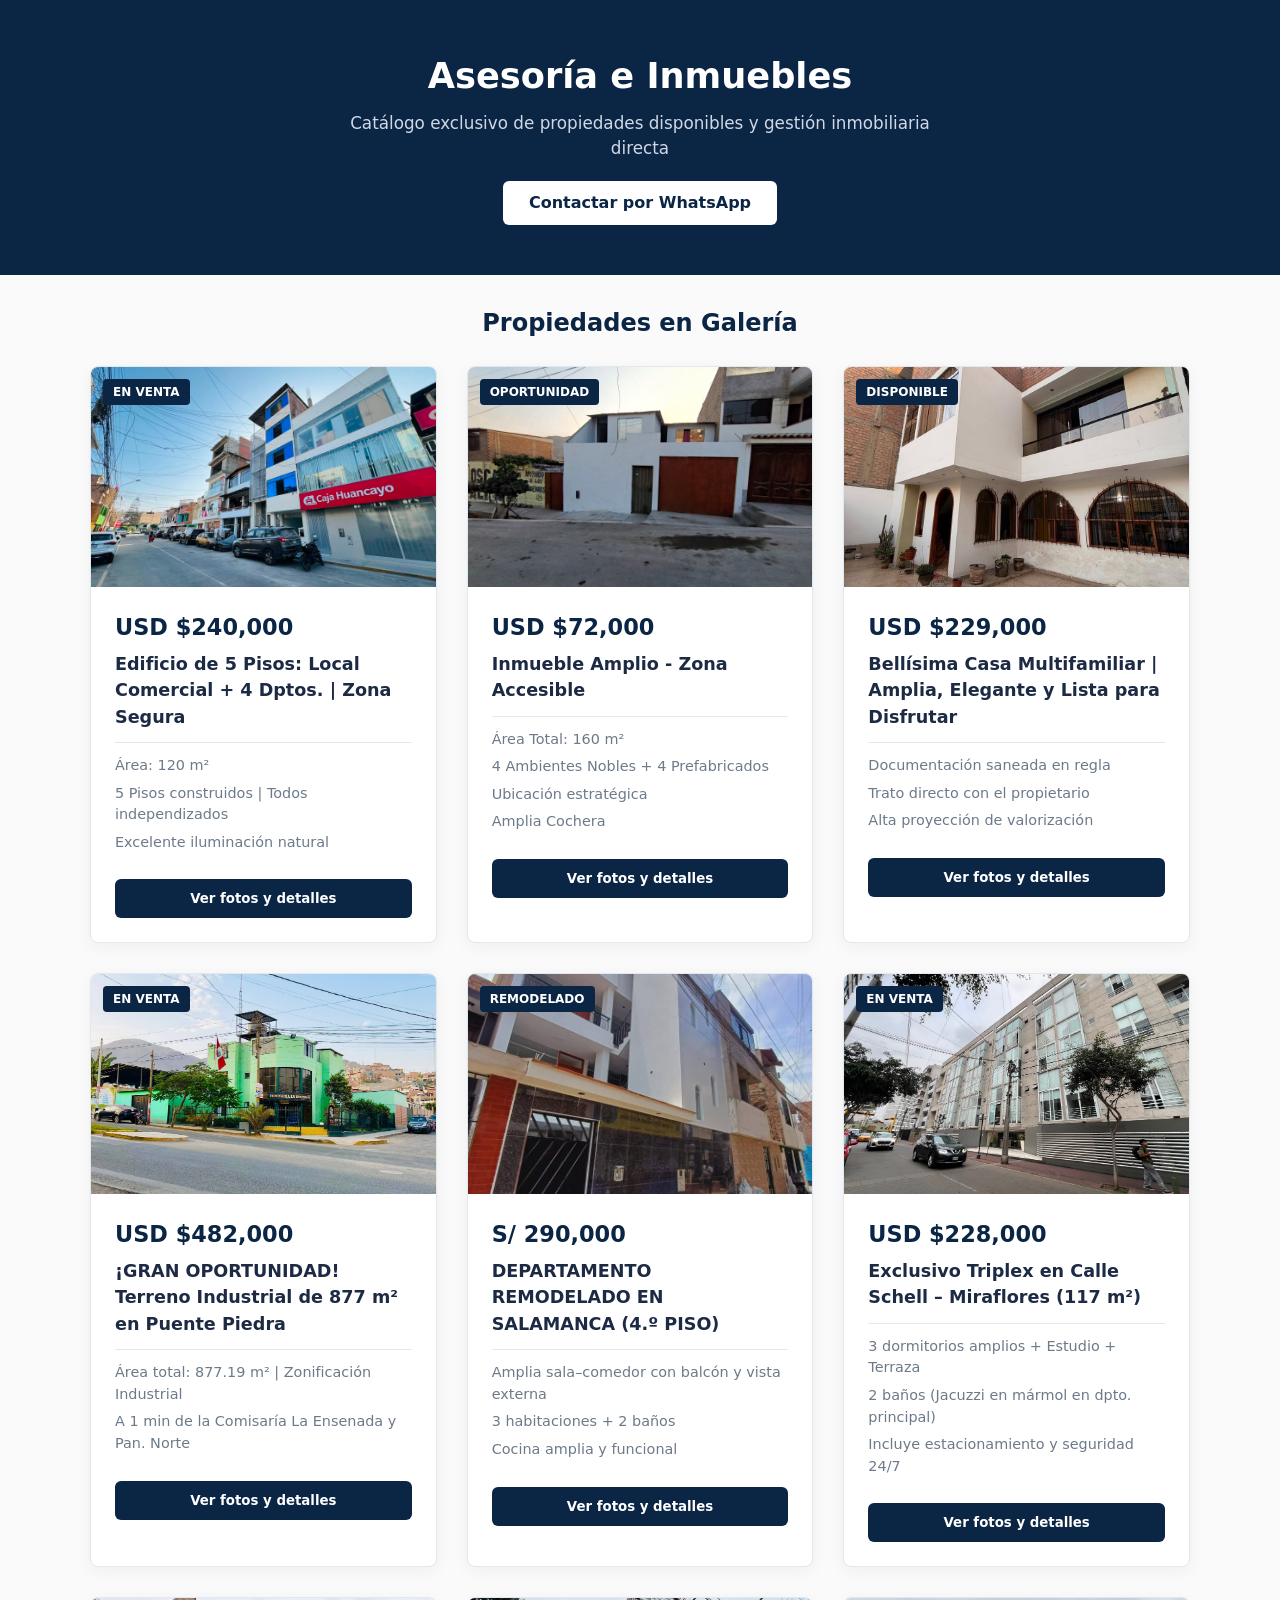
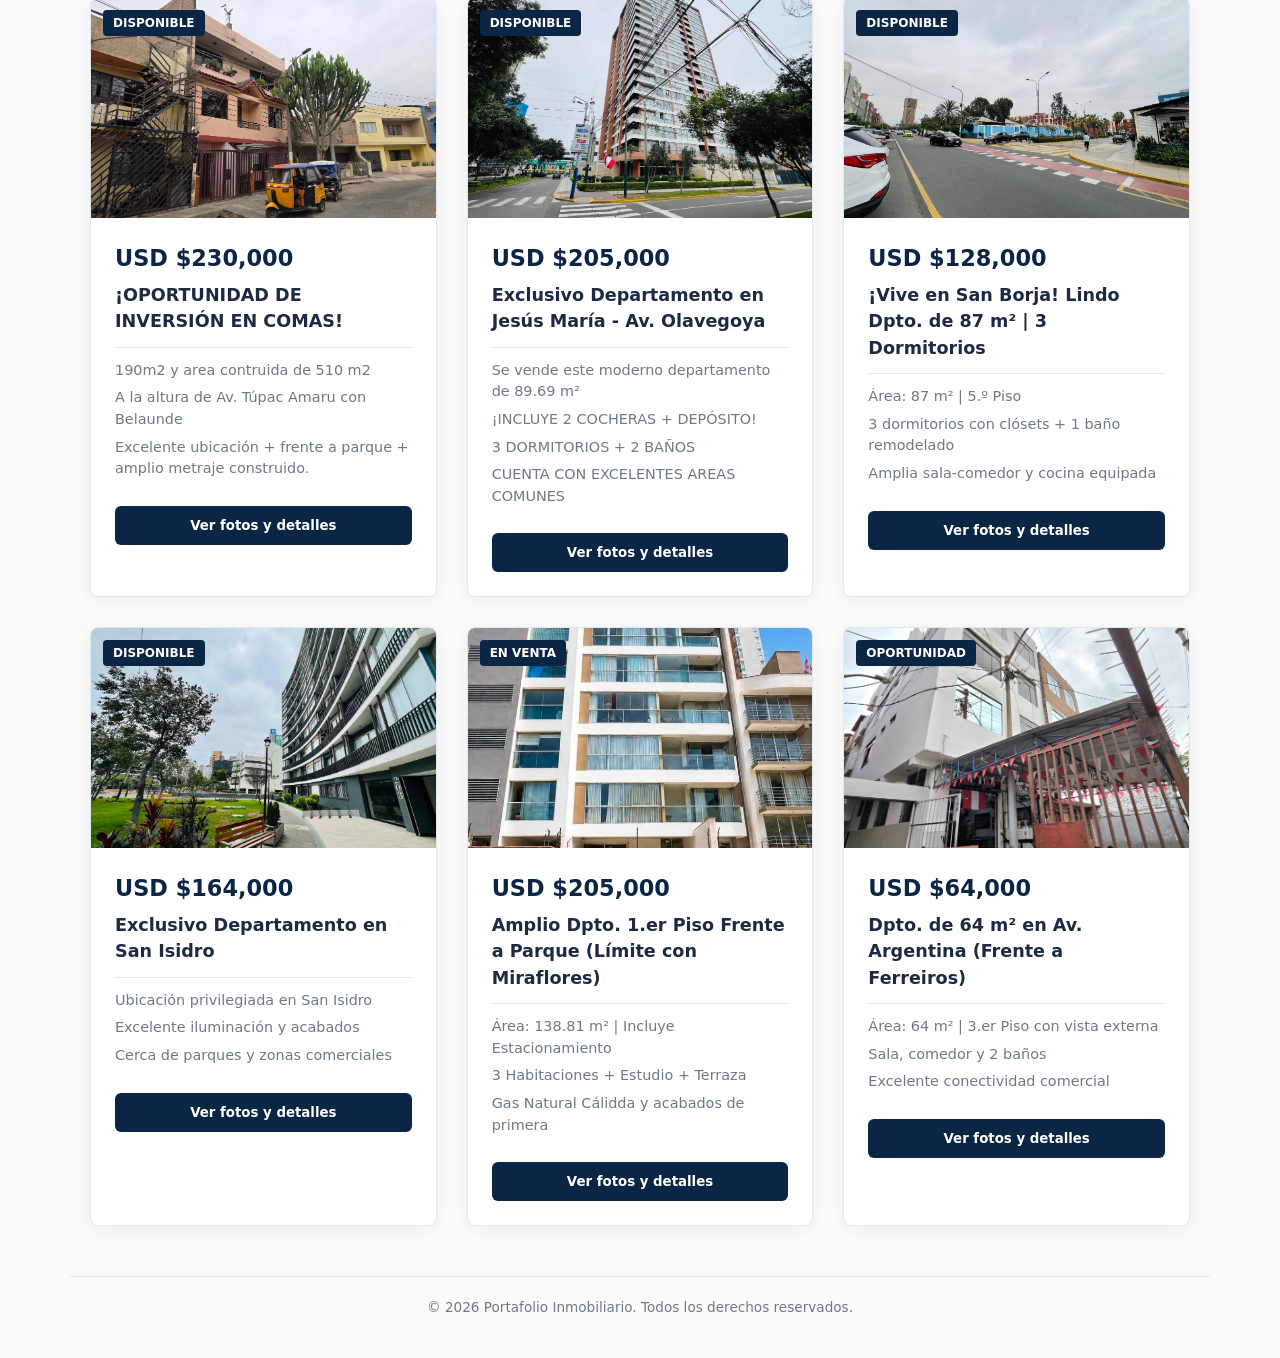
==== commit b5da4283: "modificacion2" ====
--- a/index.html
+++ b/index.html
@@ -570,7 +570,7 @@
             <div class="card" onclick="openModal('prop10')">
                 <div class="card-img-container">
                     <span class="tag-status">Disponible</span>
-                    <img src="fotos/san isidro/1.jpg" alt="Departamento en San Isidro" loading="lazy">
+                    <img src="fotos/san-isidro/1.jpg" alt="Departamento en San Isidro" loading="lazy">
                 </div>
                 <div class="card-content">
                     <div class="price">USD $164,000</div>
@@ -1068,15 +1068,15 @@
                 price: 'USD $164,000',
                 title: 'Exclusivo Departamento en San Isidro',
                 images: [
-                    'fotos/san isidro/1.jpg', 'fotos/san isidro/2.jpg', 'fotos/san isidro/3.jpg',
-                    'fotos/san isidro/4.jpg', 'fotos/san isidro/5.jpg', 'fotos/san isidro/6.jpg',
-                    'fotos/san isidro/7.jpg', 'fotos/san isidro/8.jpg', 'fotos/san isidro/9.jpg',
-                    'fotos/san isidro/10.jpg', 'fotos/san isidro/11.jpg', 'fotos/san isidro/12.jpg',
-                    'fotos/san isidro/13.jpg', 'fotos/san isidro/14.jpg', 'fotos/san isidro/15.jpg',
-                    'fotos/san isidro/16.jpg', 'fotos/san isidro/17.jpg', 'fotos/san isidro/18.jpg',
-                    'fotos/san isidro/19.jpg', 'fotos/san isidro/20.jpg', 'fotos/san isidro/21.jpg',
-                    'fotos/san isidro/22.jpg', 'fotos/san isidro/23.jpg', 'fotos/san isidro/24.jpg',
-                    'fotos/san isidro/25.jpg', 'fotos/san isidro/26.jpg', 'fotos/san isidro/27.jpg'
+                    'fotos/san-isidro/1.jpg', 'fotos/san-isidro/2.jpg', 'fotos/san-isidro/3.jpg',
+                    'fotos/san-isidro/4.jpg', 'fotos/san-isidro/5.jpg', 'fotos/san-isidro/6.jpg',
+                    'fotos/san-isidro/7.jpg', 'fotos/san-isidro/8.jpg', 'fotos/san-isidro/9.jpg',
+                    'fotos/san-isidro/10.jpg', 'fotos/san-isidro/11.jpg', 'fotos/san-isidro/12.jpg',
+                    'fotos/san-isidro/13.jpg', 'fotos/san-isidro/14.jpg', 'fotos/san-isidro/15.jpg',
+                    'fotos/san-isidro/16.jpg', 'fotos/san-isidro/17.jpg', 'fotos/san-isidro/18.jpg',
+                    'fotos/san-isidro/19.jpg', 'fotos/san-isidro/20.jpg', 'fotos/san-isidro/21.jpg',
+                    'fotos/san-isidro/22.jpg', 'fotos/san-isidro/23.jpg', 'fotos/san-isidro/24.jpg',
+                    'fotos/san-isidro/25.jpg', 'fotos/san-isidro/26.jpg', 'fotos/san-isidro/27.jpg'
                 ],
                 mapUrl: 'https://maps.app.goo.gl/iq7L8Y8J3PQupXck8',
                 description: `
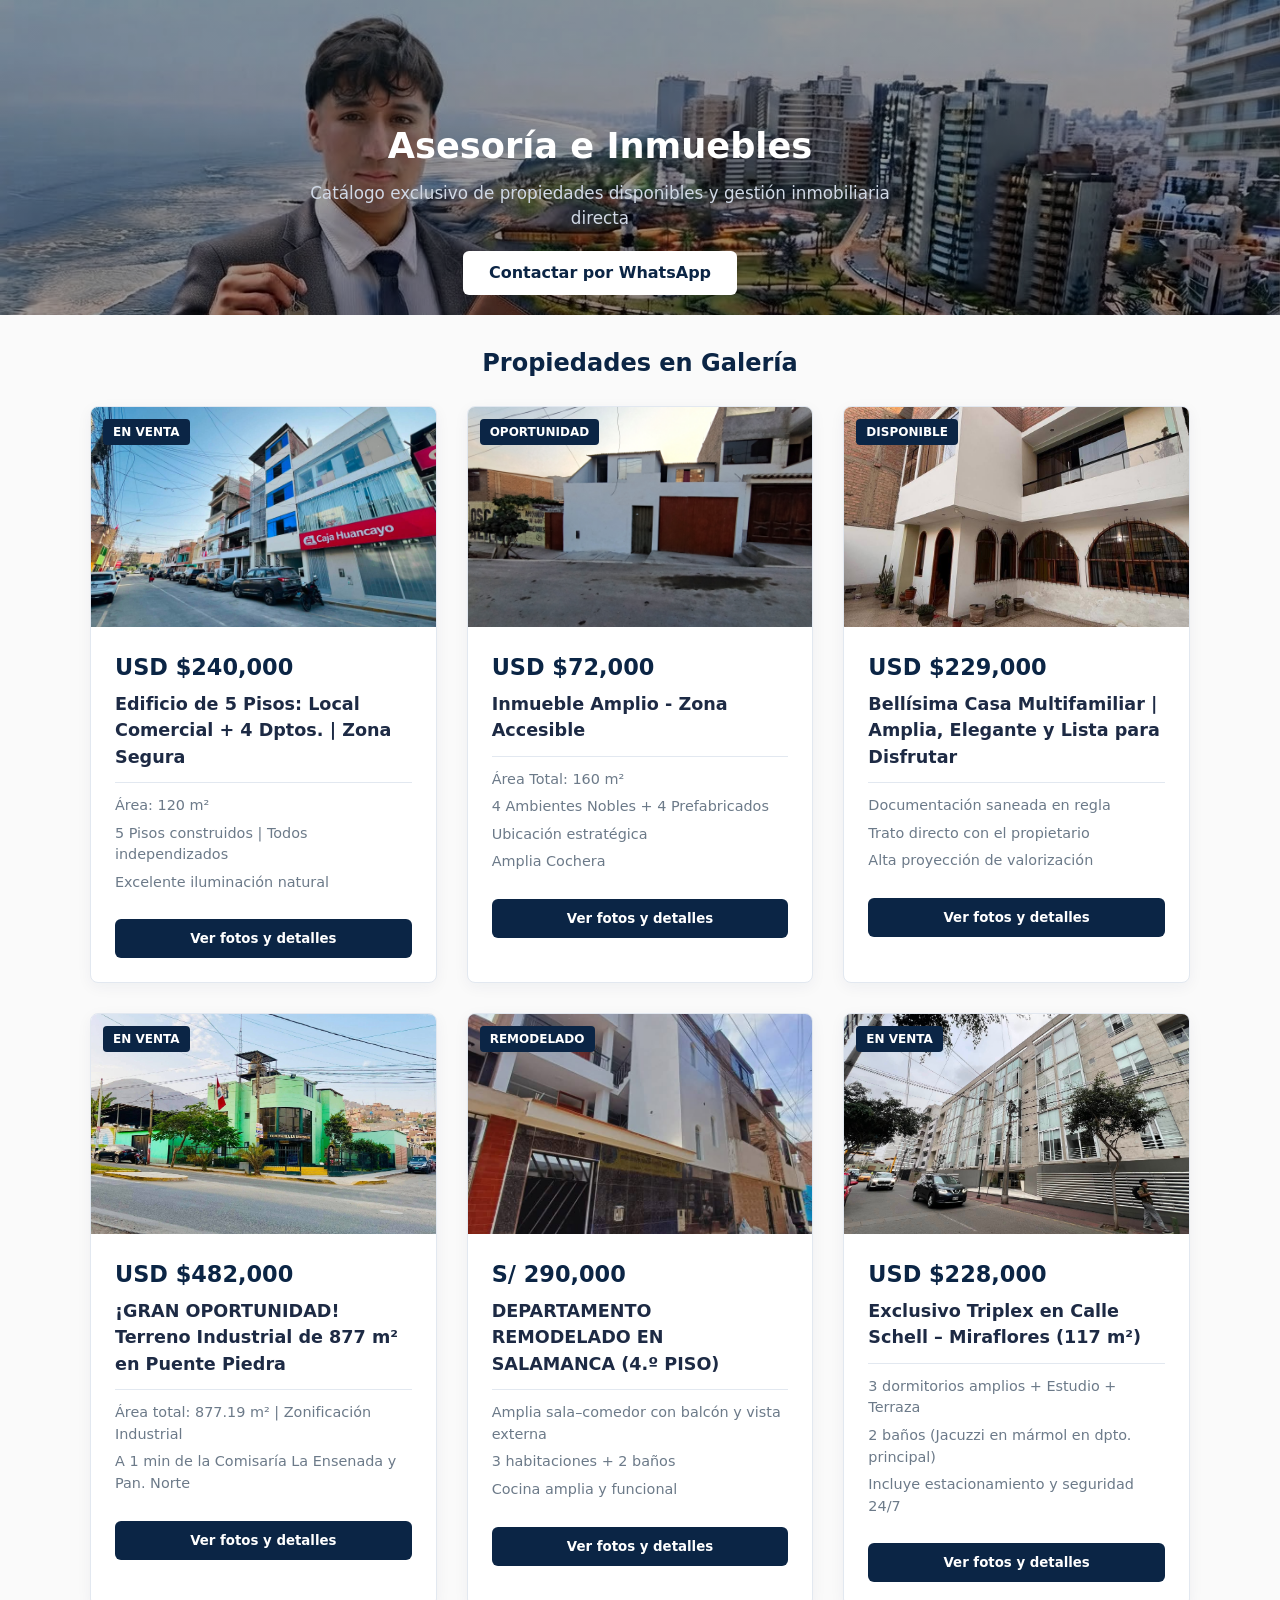
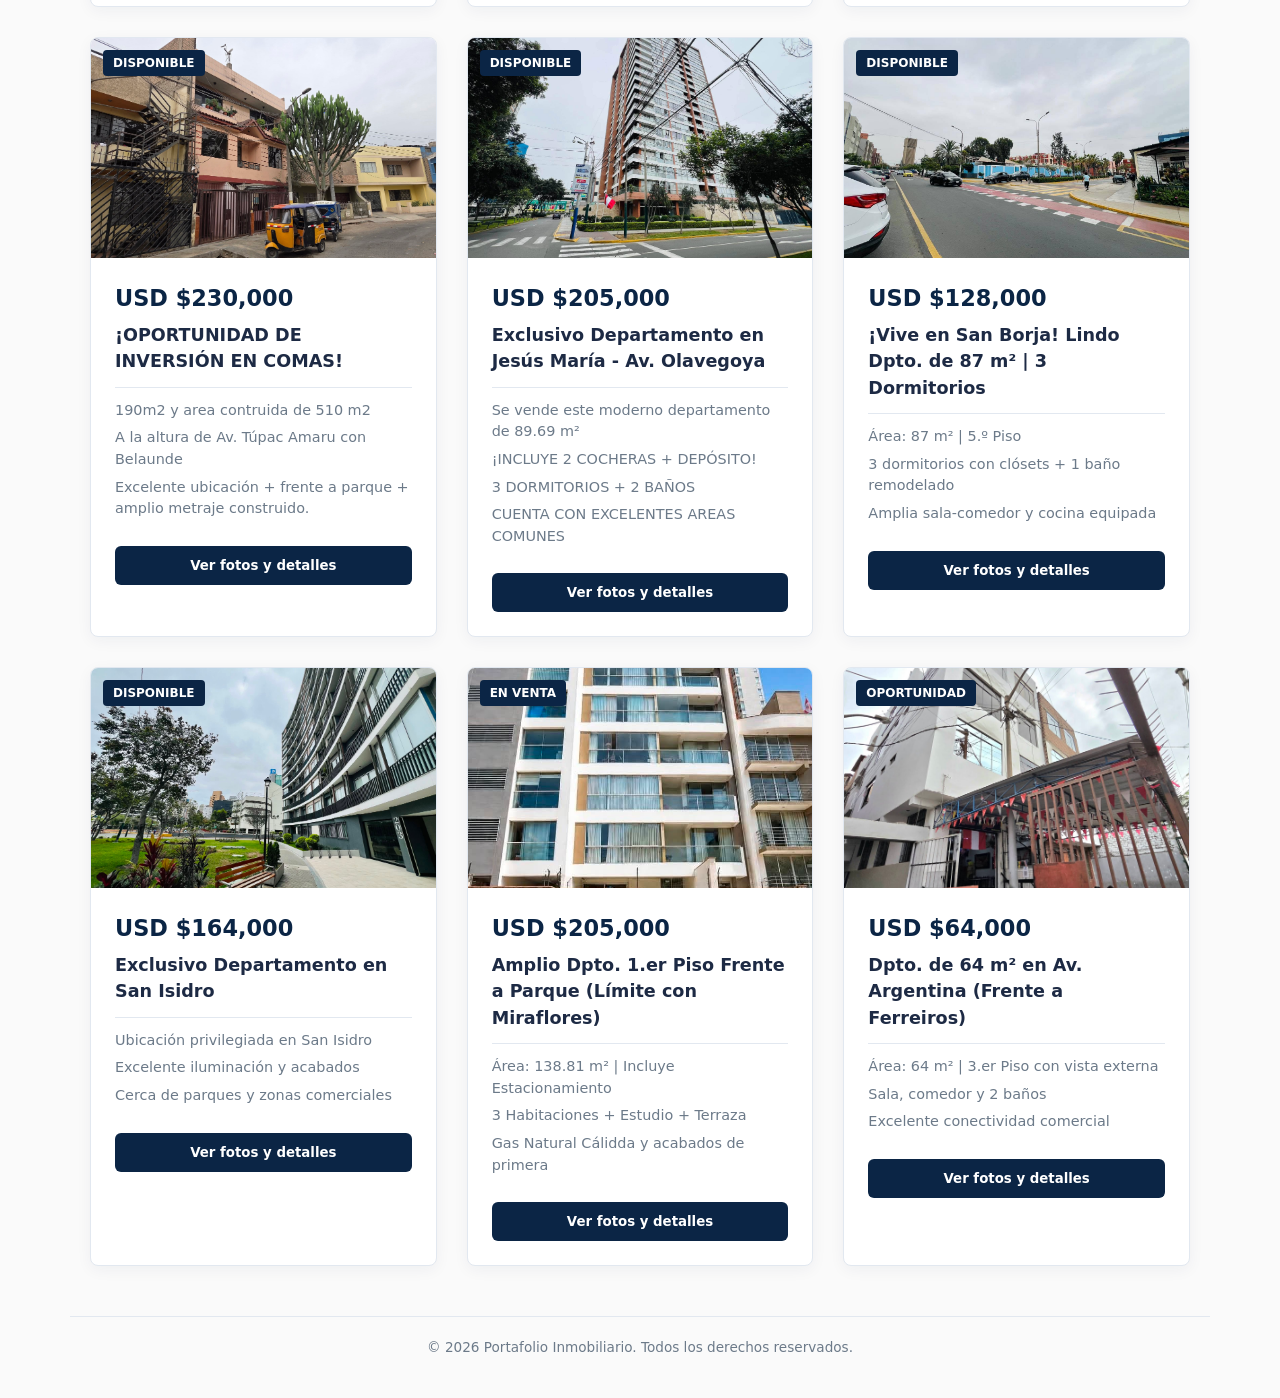
==== commit 5e302622: "cambio3" ====
--- a/index.html
+++ b/index.html
@@ -32,14 +32,21 @@
         }
 
         /* Encabezado Principal */
+
         header {
-            background-color: var(--navy-primary);
+            /* El gradiente oscuro translúcido se mezcla con la imagen para resaltar el texto */
+            background-image: linear-gradient(rgba(0, 0, 0, 0.4), rgba(0, 0, 0, 0.4)), url('fotos/PAGE/portada.jpg');
+            background-size: cover;
+            background-position: center;
+            background-repeat: no-repeat;
             color: #FFFFFF;
             text-align: center;
-            padding: 50px 20px;
+            padding: 80px 20px;
             margin-bottom: 30px;
         }
 
+
+        
         header h1 {
             font-size: 2.2rem;
             font-weight: 700;
@@ -371,6 +378,16 @@
             border-top: 1px solid var(--border-color);
             padding-top: 20px;
         }
+@media (min-width: 740px) {
+    header {
+        background-image: linear-gradient(rgba(0, 0, 0, 0.4), rgba(0, 0, 0, 0.4)), url('fotos/PAGE/portadapc.jpg');
+        /* "center top" empuja la imagen hacia abajo para que se vea la parte superior */
+        background-position: center top; 
+        /* Aumentamos el padding vertical para que el header sea más alto y entre toda tu cabeza */
+        padding: 120px 120px 20px  40px; 
+    }
+}
+
     </style>
 </head>
 <body>
@@ -816,7 +833,7 @@
     </footer>
 
     <script>
-        const propertiesData = {
+       const propertiesData = {
             'prop1': {
                 price: 'USD $240,000',
                 title: 'Edificio de 5 Pisos: Local Comercial + 4 Dptos. | Zona Segura',
@@ -1076,7 +1093,7 @@
                     'fotos/san-isidro/16.jpg', 'fotos/san-isidro/17.jpg', 'fotos/san-isidro/18.jpg',
                     'fotos/san-isidro/19.jpg', 'fotos/san-isidro/20.jpg', 'fotos/san-isidro/21.jpg',
                     'fotos/san-isidro/22.jpg', 'fotos/san-isidro/23.jpg', 'fotos/san-isidro/24.jpg',
-                    'fotos/san-isidro/25.jpg', 'fotos/san-isidro/26.jpg', 'fotos/san-isidro/27.jpg'
+                    'fotos/san-isidro/25.jpg', 'fotos/san-isidro/26.jpg', 'fotos/sanisidro/27.jpg'
                 ],
                 mapUrl: 'https://maps.app.goo.gl/iq7L8Y8J3PQupXck8',
                 description: `
@@ -1089,28 +1106,14 @@
                 price: 'USD $205,000',
                 title: 'Departamento Primer Piso, Amplio y Frente a Parque | Surquillo - Miraflores',
                 images: [
-                    'fotos/surquillo/1.jpg',
-                    'fotos/surquillo/2.jpg',
-                    'fotos/surquillo/3.jpg',
-                    'fotos/surquillo/4.jpg',
-                    'fotos/surquillo/5.jpg',
-                    'fotos/surquillo/6.jpg',
-                    'fotos/surquillo/7.jpg',
-                    'fotos/surquillo/8.jpg',
-                    'fotos/surquillo/9.jpg',
-                    'fotos/surquillo/10.jpg',
-                    'fotos/surquillo/11.jpg',
-                    'fotos/surquillo/12.jpg',
-                    'fotos/surquillo/13.jpg',
-                    'fotos/surquillo/14.jpg',
-                    'fotos/surquillo/15.jpg',
-                    'fotos/surquillo/16.jpg',
-                    'fotos/surquillo/17.jpg',
-                    'fotos/surquillo/18.jpg',
-                    
-                    
+                    'fotos/surquillo/1.jpg', 'fotos/surquillo/2.jpg', 'fotos/surquillo/3.jpg',
+                    'fotos/surquillo/4.jpg', 'fotos/surquillo/5.jpg', 'fotos/surquillo/6.jpg',
+                    'fotos/surquillo/7.jpg', 'fotos/surquillo/8.jpg', 'fotos/surquillo/9.jpg',
+                    'fotos/surquillo/10.jpg', 'fotos/surquillo/11.jpg', 'fotos/surquillo/12.jpg',
+                    'fotos/surquillo/13.jpg', 'fotos/surquillo/14.jpg', 'fotos/surquillo/15.jpg',
+                    'fotos/surquillo/16.jpg', 'fotos/surquillo/17.jpg', 'fotos/surquillo/18.jpg'
                 ],
-                mapUrl: '', // Puedes agregar el enlace de Google Maps si lo deseas
+                mapUrl: '',
                 description: `
                     <h4>Características Principales:</h4>
                     <ul>
@@ -1135,25 +1138,14 @@
                 price: 'USD $64,000',
                 title: '¡Oportunidad de Inversión! Departamento de 64 m² en Cercado de Lima',
                 images: [
-                    'fotos/cercadodelima/1.jpg',
-                    'fotos/cercadodelima/2.jpg',
-                    'fotos/cercadodelima/3.jpg',
-                    'fotos/cercadodelima/4.jpg',
-                    'fotos/cercadodelima/5.jpg',
-                    'fotos/cercadodelima/6.jpg',
-                    'fotos/cercadodelima/7.jpg',
-                    'fotos/cercadodelima/8.jpg',
-                    'fotos/cercadodelima/9.jpg',
-                    'fotos/cercadodelima/10.jpg',
-                    'fotos/cercadodelima/11.jpg',
-                    'fotos/cercadodelima/12.jpg',
-                    'fotos/cercadodelima/13.jpg',
-                    'fotos/cercadodelima/14.jpg',
-                    'fotos/cercadodelima/15.jpg',
-                    'fotos/cercadodelima/16.jpg',
-                    
+                    'fotos/cercadodelima/1.jpg', 'fotos/cercadodelima/2.jpg', 'fotos/cercadodelima/3.jpg',
+                    'fotos/cercadodelima/4.jpg', 'fotos/cercadodelima/5.jpg', 'fotos/cercadodelima/6.jpg',
+                    'fotos/cercadodelima/7.jpg', 'fotos/cercadodelima/8.jpg', 'fotos/cercadodelima/9.jpg',
+                    'fotos/cercadodelima/10.jpg', 'fotos/cercadodelima/11.jpg', 'fotos/cercadodelima/12.jpg',
+                    'fotos/cercadodelima/13.jpg', 'fotos/cercadodelima/14.jpg', 'fotos/cercadodelima/15.jpg',
+                    'fotos/cercadodelima/16.jpg'
                 ],
-                mapUrl: '', // Puedes agregar aquí el enlace de Google Maps si lo deseas
+                mapUrl: '',
                 description: `
                     <h4>Ubicación Estratégica:</h4>
                     <p>Av. Argentina 5720 – Cercado de Lima. Frente a Ferreiros, en una zona de excelente conectividad y movimiento comercial.</p>
@@ -1169,7 +1161,7 @@
                     <p><i>¡Ideal para vivir o invertir! Contáctame para agendar una visita.</i></p>
                 `,
                 wspUrl: 'https://wa.me/51900734869?text=Hola,%20deseo%20información%20del%20departamento%20en%20Cercado%20de%20Lima%20Av%20Argentina'
-             },
+            },
             'prop13': { price: 'USD $000,000', title: 'Propiedad 13', images: ['fotos/propiedad13/1.jpg'], mapUrl: '', description: '<h4>Descripción:</h4><p>Detalles...</p>', wspUrl: 'https://wa.me/51900734869?text=Hola,%20información%20propiedad%2013' },
             'prop14': { price: 'USD $000,000', title: 'Propiedad 14', images: ['fotos/propiedad14/1.jpg'], mapUrl: '', description: '<h4>Descripción:</h4><p>Detalles...</p>', wspUrl: 'https://wa.me/51900734869?text=Hola,%20información%20propiedad%2014' },
             'prop15': { price: 'USD $000,000', title: 'Propiedad 15', images: ['fotos/propiedad15/1.jpg'], mapUrl: '', description: '<h4>Descripción:</h4><p>Detalles...</p>', wspUrl: 'https://wa.me/51900734869?text=Hola,%20información%20propiedad%2015' },
@@ -1180,6 +1172,9 @@
             'prop20': { price: 'USD $000,000', title: 'Propiedad 20', images: ['fotos/propiedad20/1.jpg'], mapUrl: '', description: '<h4>Descripción:</h4><p>Detalles...</p>', wspUrl: 'https://wa.me/51900734869?text=Hola,%20información%20propiedad%2020' }
         };
 
+        let currentImages = [];
+        let currentIndex = 0;
+
         function openModal(propKey) {
             const data = propertiesData[propKey];
             if (!data) return;
@@ -1189,7 +1184,6 @@
             document.getElementById('modalDescription').innerHTML = data.description;
             document.getElementById('modalWspBtn').href = data.wspUrl;
 
-            // Gestión del botón de ubicación (mapa)
             const mapBtn = document.getElementById('modalMapBtn');
             if (data.mapUrl && data.mapUrl.trim() !== '') {
                 mapBtn.href = data.mapUrl;
@@ -1198,31 +1192,58 @@
                 mapBtn.style.display = 'none';
             }
 
+            currentImages = data.images || [];
+            currentIndex = 0;
+
+            updateMainImage();
+            renderThumbs();
+
+            document.getElementById('propertyModal').classList.add('active');
+            document.body.style.overflow = 'hidden';
+        }
+
+        function updateMainImage() {
             const mainImg = document.getElementById('modalMainImg');
+            const zoomedImg = document.getElementById('zoomedImg');
+            
+            if (currentImages.length > 0) {
+                const currentImgUrl = currentImages[currentIndex];
+                mainImg.src = currentImgUrl;
+                
+                // Si el zoom está abierto, también actualizamos su imagen en tiempo real
+                if (document.getElementById('zoomModal').classList.contains('active')) {
+                    zoomedImg.src = currentImgUrl;
+                }
+            }
+            
+            // Sincronizar y resaltar miniatura activa automáticamente
+            const thumbs = document.querySelectorAll('.gallery-thumbs img');
+            thumbs.forEach((thumb, idx) => {
+                if (idx === currentIndex) {
+                    thumb.classList.add('active-thumb');
+                    thumb.scrollIntoView({ behavior: 'smooth', inline: 'nearest', block: 'nearest' });
+                } else {
+                    thumb.classList.remove('active-thumb');
+                }
+            });
+        }
+
+        function renderThumbs() {
             const thumbsContainer = document.getElementById('modalThumbs');
-            
             thumbsContainer.innerHTML = '';
             
-            if (data.images && data.images.length > 0) {
-                mainImg.src = data.images[0];
-
-                data.images.forEach((imgUrl, index) => {
-                    const thumb = document.createElement('img');
-                    thumb.src = imgUrl;
-                    if (index === 0) thumb.classList.add('active-thumb');
-                    
-                    thumb.onclick = function() {
-                        mainImg.src = imgUrl;
-                        document.querySelectorAll('.gallery-thumbs img').forEach(t => t.classList.remove('active-thumb'));
-                        thumb.classList.add('active-thumb');
-                    };
-                    
-                    thumbsContainer.appendChild(thumb);
-                });
-            }
-
-            document.getElementById('propertyModal').classList.add('active');
-            document.body.style.overflow = 'hidden';
+            currentImages.forEach((imgUrl, index) => {
+                const thumb = document.createElement('img');
+                thumb.src = imgUrl;
+                if (index === currentIndex) thumb.classList.add('active-thumb');
+                
+                thumb.onclick = function() {
+                    currentIndex = index;
+                    updateMainImage();
+                };
+                
+                thumbsContainer.appendChild(thumb);
+            });
         }
 
         function closeModal() {
@@ -1239,6 +1260,79 @@
         function closeZoom() {
             document.getElementById('zoomModal').classList.remove('active');
         }
+
+        // --- GESTIÓN DE GESTOS TÁCTILES (SWIPE EN MÓVIL) PARA AMBOS MODALES ---
+        let touchStartX = 0;
+        let touchEndX = 0;
+
+        function setupSwipe(elementId) {
+            const element = document.getElementById(elementId);
+            if (!element) return;
+
+            element.addEventListener('touchstart', (e) => {
+                touchStartX = e.changedTouches[0].screenX;
+            }, { passive: true });
+
+            element.addEventListener('touchend', (e) => {
+                touchEndX = e.changedTouches[0].screenX;
+                handleGesture();
+            }, { passive: true });
+        }
+
+        function handleGesture() {
+            const threshold = 50; 
+            
+            if (touchEndX < touchStartX - threshold) {
+                // Deslizar izquierda -> Siguiente foto
+                if (currentIndex < currentImages.length - 1) {
+                    currentIndex++;
+                    updateMainImage();
+                }
+            }
+            if (touchEndX > touchStartX + threshold) {
+                // Deslizar derecha -> Foto anterior
+                if (currentIndex > 0) {
+                    currentIndex--;
+                    updateMainImage();
+                }
+            }
+        }
+
+        // Aplicamos el swipe tanto al contenedor de la foto del modal como al zoom completo
+        setupSwipe('propertyModal');
+        setupSwipe('zoomModal');
+        // --------------------------------------------------------------------
+
+        // --- GESTIÓN DE FLECHAS DEL TECLADO (PC) PARA AMBOS MODALES ---
+        document.addEventListener('keydown', (e) => {
+            const modal = document.getElementById('propertyModal');
+            const zoomModal = document.getElementById('zoomModal');
+            
+            const isModalActive = modal.classList.contains('active');
+            const isZoomActive = zoomModal.classList.contains('active');
+
+            // Solo actúa si alguno de los dos modales está abierto
+            if (!isModalActive && !isZoomActive) return;
+
+            if (e.key === 'ArrowRight') {
+                if (currentIndex < currentImages.length - 1) {
+                    currentIndex++;
+                    updateMainImage();
+                }
+            } else if (e.key === 'ArrowLeft') {
+                if (currentIndex > 0) {
+                    currentIndex--;
+                    updateMainImage();
+                }
+            } else if (e.key === 'Escape') {
+                if (isZoomActive) {
+                    closeZoom(); // Si el zoom está abierto, cierra solo el zoom primero
+                } else if (isModalActive) {
+                    closeModal(); // Si solo está el modal, lo cierra
+                }
+            }
+        });
+        // -------------------------------------------------------------
 
         window.onclick = function(event) {
             const modal = document.getElementById('propertyModal');
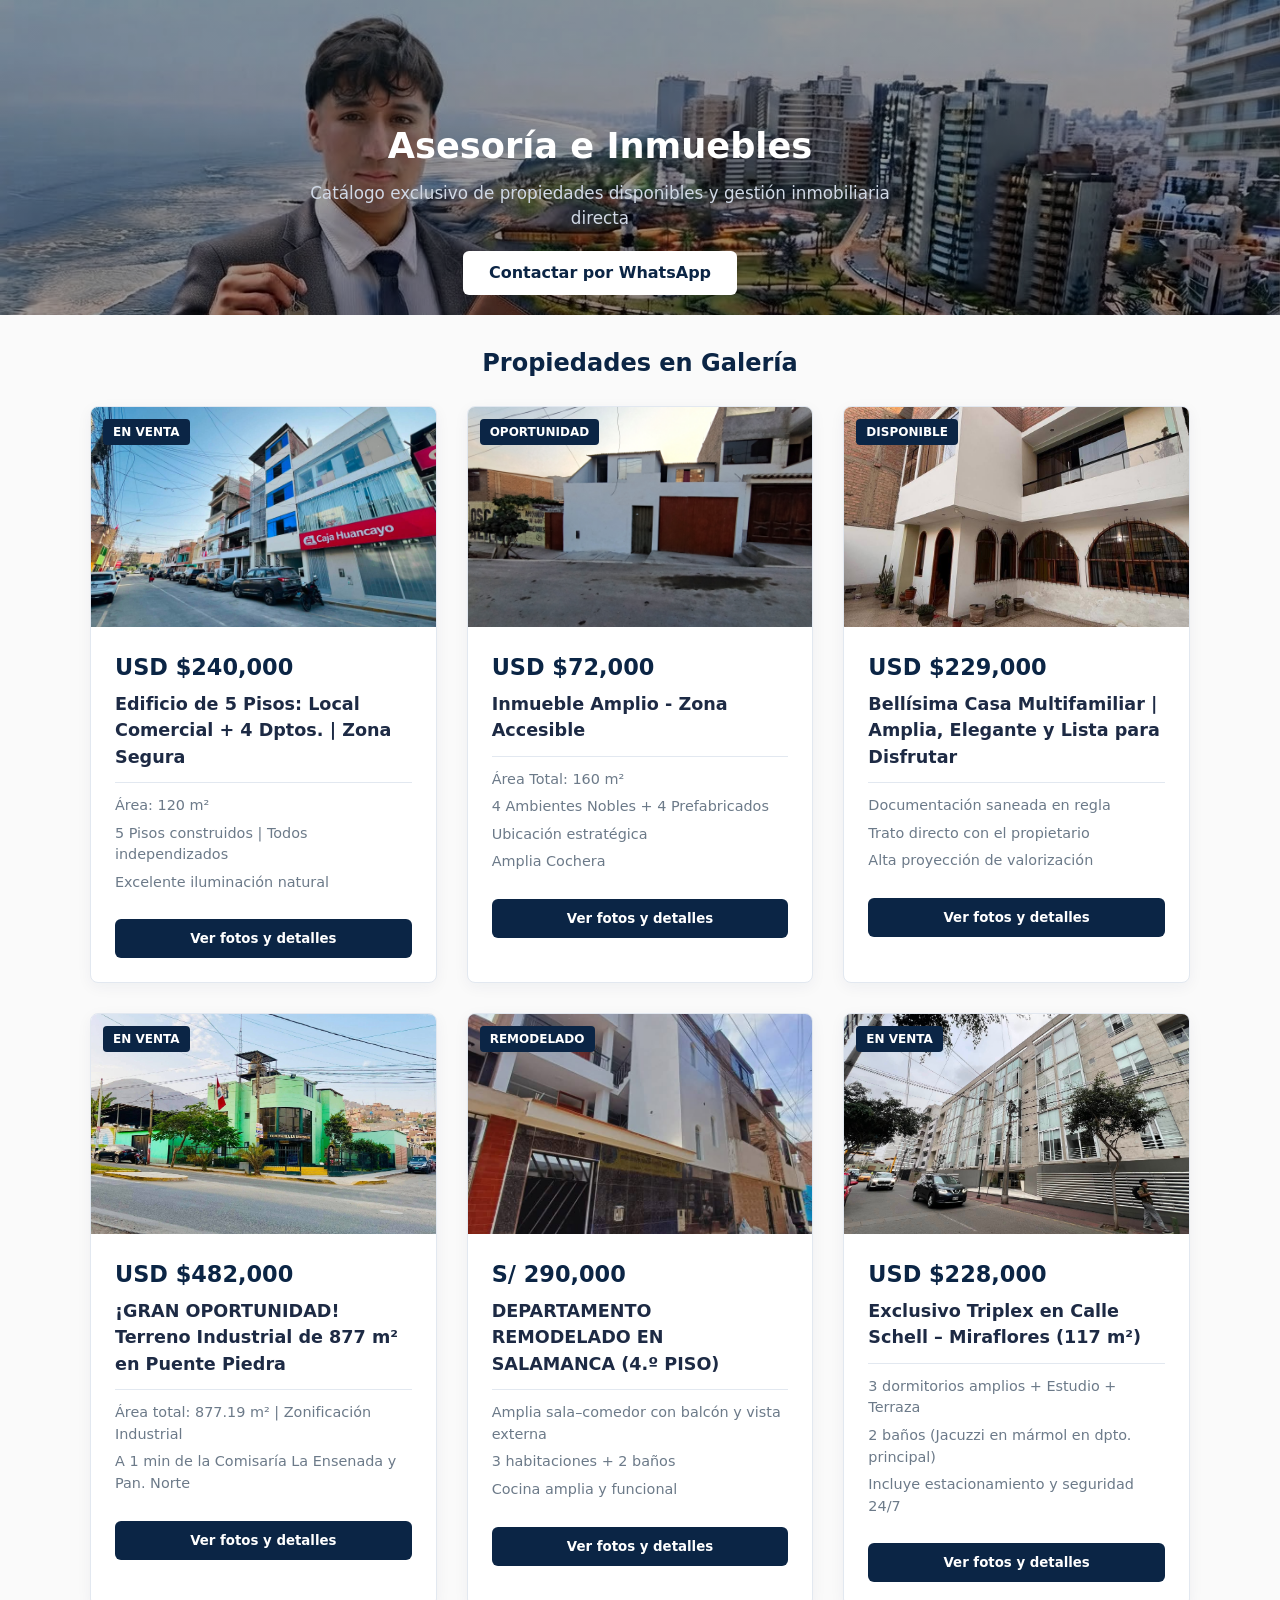
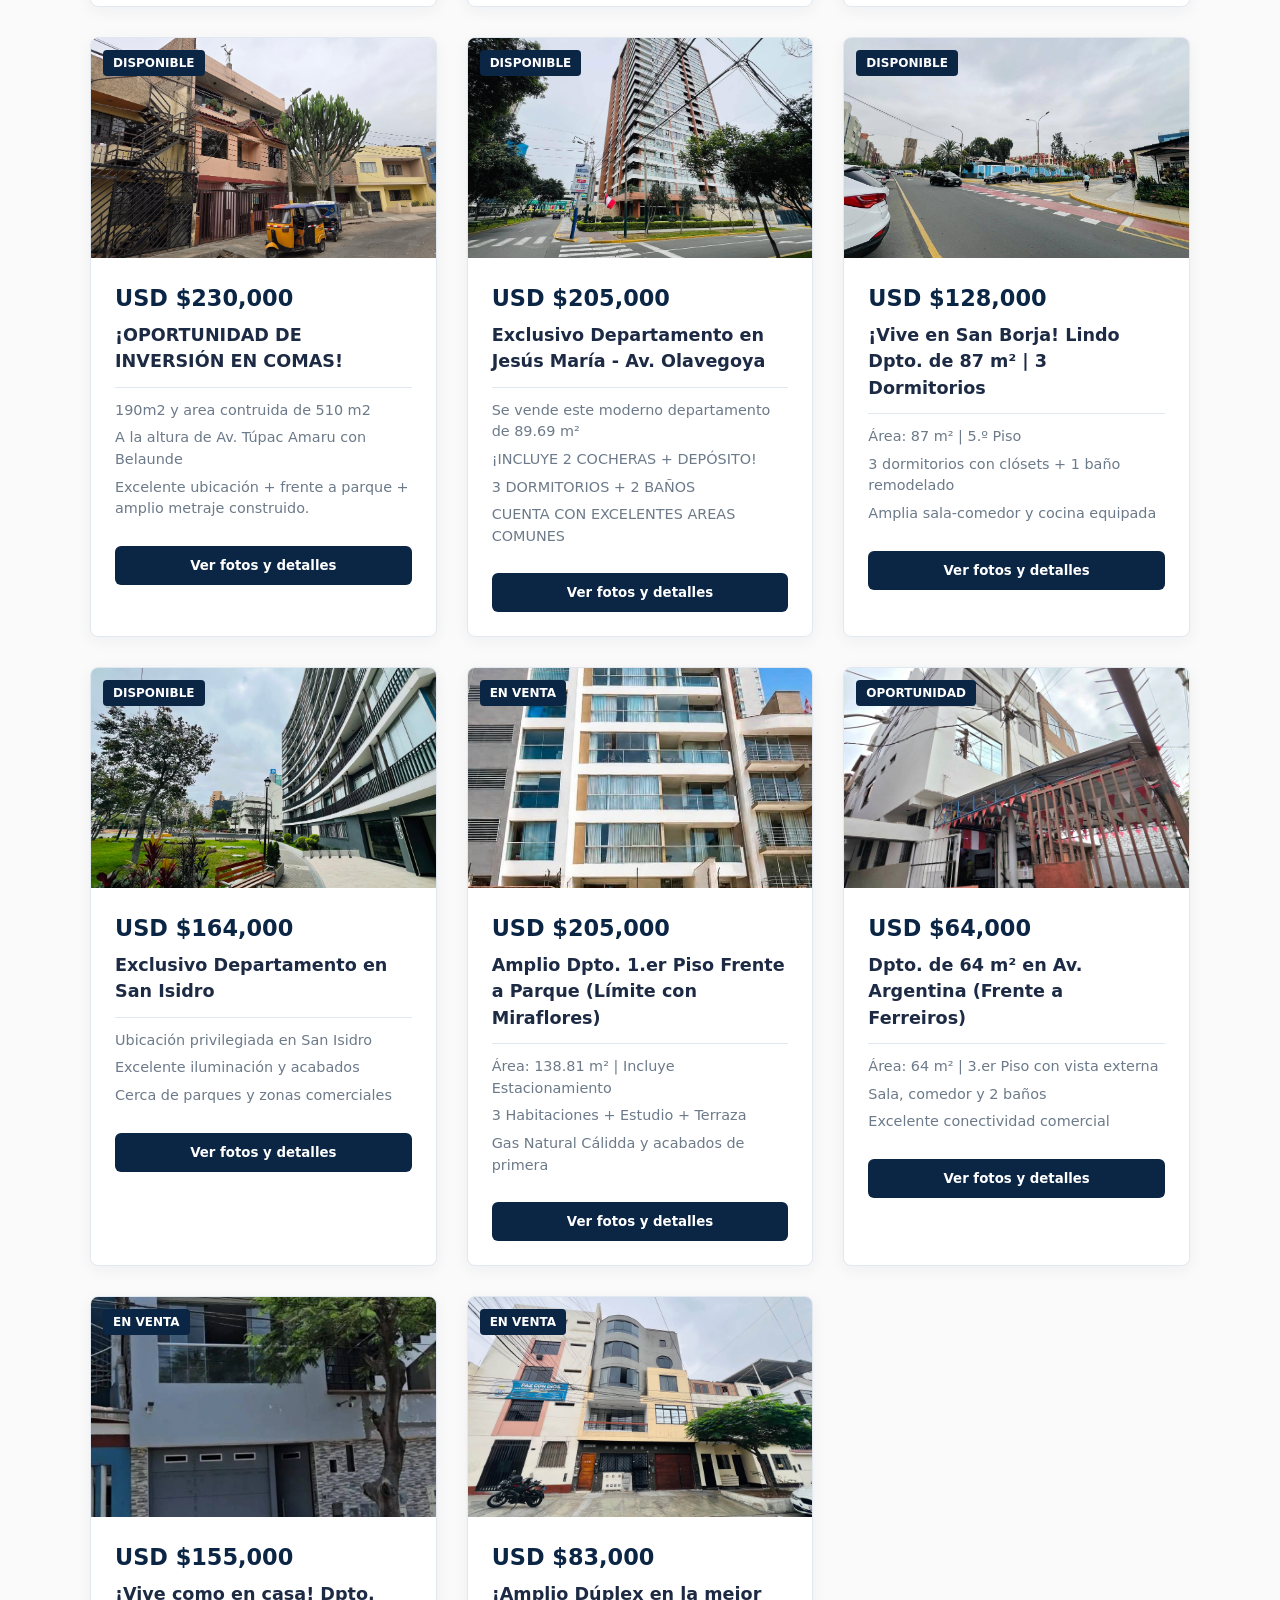
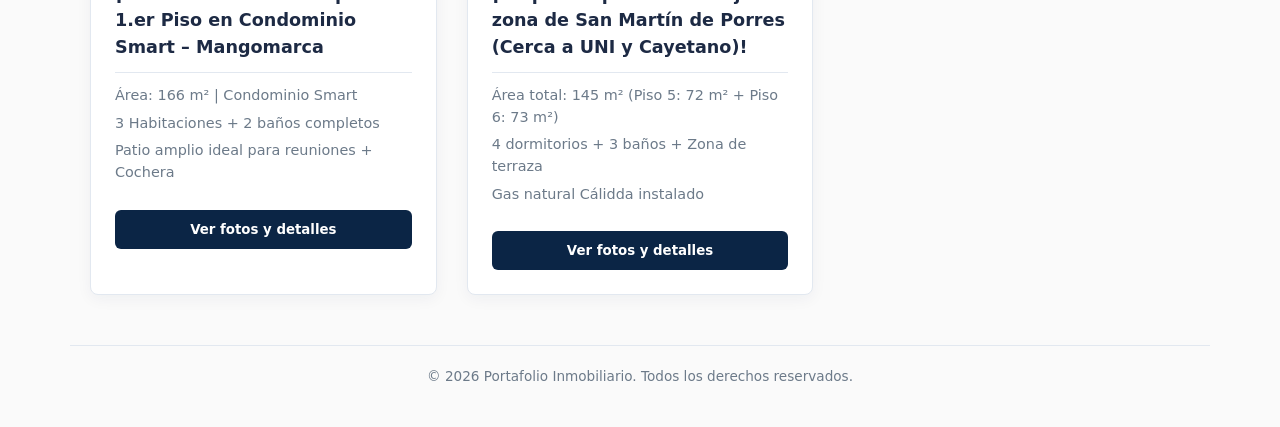
==== commit 59600ccf: "modificacionpropiedad14" ====
--- a/index.html
+++ b/index.html
@@ -644,37 +644,41 @@
                 </div>
             </div>
 
-            <!-- PROPIEDAD 13 
+            
+           <!-- PROPIEDAD 13 -->
             <div class="card" onclick="openModal('prop13')">
                 <div class="card-img-container">
-                    <span class="tag-status">Disponible</span>
-                    <img src="fotos/propiedad13/1.jpg" alt="Propiedad 13" loading="lazy">
-                </div>
-                <div class="card-content">
-                    <div class="price">USD $000,000</div>
-                    <div class="title">Propiedad 13 - Título pendiente</div>
-                    <ul class="features">
-                        <li>Característica 1</li>
-                        <li>Característica 2</li>
-                    </ul>
-                    <div class="card-action">
-                        <button class="btn-details">Ver fotos y detalles</button>
-                    </div>
-                </div>
-            </div>
-
-            <!-- PROPIEDAD 14 
+                    <span class="tag-status">En Venta</span>
+                    <img src="fotos/sjl/1.jpg" alt="Departamento en Mangomarca" loading="lazy">
+                </div>
+                <div class="card-content">
+                    <div class="price">USD $155,000</div>
+                    <div class="title">¡Vive como en casa! Dpto. 1.er Piso en Condominio Smart – Mangomarca</div>
+                    <ul class="features">
+                        <li>Área: 166 m² | Condominio Smart</li>
+                        <li>3 Habitaciones + 2 baños completos</li>
+                        <li>Patio amplio ideal para reuniones + Cochera</li>
+                    </ul>
+                    <div class="card-action">
+                        <button class="btn-details">Ver fotos y detalles</button>
+                    </div>
+                </div>
+            </div>
+
+
+            <!-- PROPIEDAD 14 -->
             <div class="card" onclick="openModal('prop14')">
                 <div class="card-img-container">
-                    <span class="tag-status">Disponible</span>
-                    <img src="fotos/propiedad14/1.jpg" alt="Propiedad 14" loading="lazy">
-                </div>
-                <div class="card-content">
-                    <div class="price">USD $000,000</div>
-                    <div class="title">Propiedad 14 - Título pendiente</div>
-                    <ul class="features">
-                        <li>Característica 1</li>
-                        <li>Característica 2</li>
+                    <span class="tag-status">En Venta</span>
+                    <img src="fotos/sanmartin/1.jpg" alt="Dúplex en San Martín de Porres" loading="lazy">
+                </div>
+                <div class="card-content">
+                    <div class="price">USD $83,000</div>
+                    <div class="title">¡Amplio Dúplex en la mejor zona de San Martín de Porres (Cerca a UNI y Cayetano)!</div>
+                    <ul class="features">
+                        <li>Área total: 145 m² (Piso 5: 72 m² + Piso 6: 73 m²)</li>
+                        <li>4 dormitorios + 3 baños + Zona de terraza</li>
+                        <li>Gas natural Cálidda instalado</li>
                     </ul>
                     <div class="card-action">
                         <button class="btn-details">Ver fotos y detalles</button>
@@ -1014,7 +1018,7 @@
                     'fotos/miraflores/m11.jpg',
                     'fotos/miraflores/m12.jpg'
                 ],
-                mapUrl: '',
+                mapUrl: 'https://maps.app.goo.gl/tNz7AJY5s1g4rvm3A',
                 description: `
                     <h4>Distribución por Niveles:</h4>
                     <ul>
@@ -1113,7 +1117,7 @@
                     'fotos/surquillo/13.jpg', 'fotos/surquillo/14.jpg', 'fotos/surquillo/15.jpg',
                     'fotos/surquillo/16.jpg', 'fotos/surquillo/17.jpg', 'fotos/surquillo/18.jpg'
                 ],
-                mapUrl: '',
+                mapUrl: 'https://maps.app.goo.gl/C5js9DfPPVPNNt5K8',
                 description: `
                     <h4>Características Principales:</h4>
                     <ul>
@@ -1145,7 +1149,7 @@
                     'fotos/cercadodelima/13.jpg', 'fotos/cercadodelima/14.jpg', 'fotos/cercadodelima/15.jpg',
                     'fotos/cercadodelima/16.jpg'
                 ],
-                mapUrl: '',
+                mapUrl: 'https://maps.app.goo.gl/uXqRfHBcyrd9UjxMA',
                 description: `
                     <h4>Ubicación Estratégica:</h4>
                     <p>Av. Argentina 5720 – Cercado de Lima. Frente a Ferreiros, en una zona de excelente conectividad y movimiento comercial.</p>
@@ -1162,8 +1166,85 @@
                 `,
                 wspUrl: 'https://wa.me/51900734869?text=Hola,%20deseo%20información%20del%20departamento%20en%20Cercado%20de%20Lima%20Av%20Argentina'
             },
-            'prop13': { price: 'USD $000,000', title: 'Propiedad 13', images: ['fotos/propiedad13/1.jpg'], mapUrl: '', description: '<h4>Descripción:</h4><p>Detalles...</p>', wspUrl: 'https://wa.me/51900734869?text=Hola,%20información%20propiedad%2013' },
-            'prop14': { price: 'USD $000,000', title: 'Propiedad 14', images: ['fotos/propiedad14/1.jpg'], mapUrl: '', description: '<h4>Descripción:</h4><p>Detalles...</p>', wspUrl: 'https://wa.me/51900734869?text=Hola,%20información%20propiedad%2014' },
+            'prop13': {
+                price: 'USD $155,000',
+                title: '¡VIVE COMO EN CASA EN UN DEPARTAMENTO DE PRIMER NIVEL! – MANGOMARCA, SJL',
+                images: [
+                    'fotos/sjl/1.jpg',
+                    'fotos/sjl/2.jpg',
+                    'fotos/sjl/3.jpg',
+                    'fotos/sjl/4.jpg',
+                    'fotos/sjl/5.jpg',
+                    'fotos/sjl/6.jpg',
+                    'fotos/sjl/7.jpg',
+                    'fotos/sjl/8.jpg',
+                   
+                ],
+                mapUrl: '',
+                description: `
+                    <h4>Primer piso | Condominio SMART (166 m²)</h4>
+                    <p>Espacios amplios y cómodos que marcan la diferencia con total independencia.</p>
+                    <br>
+                    <h4>Distribución y Características:</h4>
+                    <ul>
+                        <li>• <b>Área Total:</b> 166 m² de pura comodidad.</li>
+                        <li>• <b>Ingreso independiente:</b> Privacidad total.</li>
+                        <li>• 3 habitaciones amplias.</li>
+                        <li>• 2 baños completos.</li>
+                        <li>• Sala comedor súper cómoda.</li>
+                        <li>• Cocina funcional y bien distribuida.</li>
+                        <li>• <b>Patio amplio</b> ideal para reuniones o zona familiar.</li>
+                        <li>• <b>Cochera incluida.</b></li>
+                    </ul>
+                `,
+                wspUrl: 'https://wa.me/51900734869?text=Hola,%20deseo%20información%20del%20departamento%20en%20Mangomarca'
+            },
+            'prop14': {
+                price: 'USD $83,000',
+                title: '¡Se vende AMPLIO DÚPLEX en la mejor zona de San Martín de Porres (Cerca de 2 Universidades)!',
+                images: [
+                    'fotos/sanmartin/1.jpg',
+                    'fotos/sanmartin/2.jpg',
+                    'fotos/sanmartin/3.jpg',
+                    'fotos/sanmartin/4.jpg',
+                    'fotos/sanmartin/5.jpg',
+                    'fotos/sanmartin/6.jpg',
+                    'fotos/sanmartin/7.jpg',
+                    'fotos/sanmartin/8.jpg',
+                    'fotos/sanmartin/9.jpg',
+                    'fotos/sanmartin/10.jpg',
+                    'fotos/sanmartin/11.jpg',
+                    'fotos/sanmartin/12.jpg',
+                    'fotos/sanmartin/13.jpg',
+                    'fotos/sanmartin/14.jpg',
+                    'fotos/sanmartin/15.jpg',
+                    'fotos/sanmartin/16.jpg',
+                    'fotos/sanmartin/17.jpg',
+                    'fotos/sanmartin/18.jpg',
+                    'fotos/sanmartin/19.jpg'
+                    
+                    // Agrega aquí las rutas de las demás fotos conforme las vayas incorporando (ej. 'fotos/sanmartin-duplex/2.jpg', etc.)
+                ],
+                mapUrl: '',
+                description: `
+                    <h4>Distribución del Dúplex:</h4>
+                    <ul>
+                        <li>• <b>Piso 5 (72 m²):</b> Espacios sociales y habitaciones principales.</li>
+                        <li>• <b>Piso 6 (73 m²):</b> Habitaciones adicionales y zona de terraza.</li>
+                        <li>• <b>Dormitorios:</b> 4 habitaciones amplias.</li>
+                        <li>• <b>Baños:</b> 3 baños completos.</li>
+                        <li>• <b>Comodidades:</b> Zona de terraza privada y Gas Natural Cálidda.</li>
+                    </ul>
+                    <br>
+                    <h4>Ubicación Privilegiada:</h4>
+                    <ul>
+                        <li>• A 1 cuadra de la Universidad Cayetano Heredia.</li>
+                        <li>• A 2 cuadras de la Universidad Nacional de Ingeniería (UNI).</li>
+                        <li>• A la altura de la cuadra 2 de la Av. Habich.</li>
+                    </ul>
+                `,
+                wspUrl: 'https://wa.me/51900734869?text=Hola,%20deseo%20información%20del%20dúplex%20en%20San%20Martín%20de%20Porres%20cerca%20a%20la%20UNI'
+            },
             'prop15': { price: 'USD $000,000', title: 'Propiedad 15', images: ['fotos/propiedad15/1.jpg'], mapUrl: '', description: '<h4>Descripción:</h4><p>Detalles...</p>', wspUrl: 'https://wa.me/51900734869?text=Hola,%20información%20propiedad%2015' },
             'prop16': { price: 'USD $000,000', title: 'Propiedad 16', images: ['fotos/propiedad16/1.jpg'], mapUrl: '', description: '<h4>Descripción:</h4><p>Detalles...</p>', wspUrl: 'https://wa.me/51900734869?text=Hola,%20información%20propiedad%2016' },
             'prop17': { price: 'USD $000,000', title: 'Propiedad 17', images: ['fotos/propiedad17/1.jpg'], mapUrl: '', description: '<h4>Descripción:</h4><p>Detalles...</p>', wspUrl: 'https://wa.me/51900734869?text=Hola,%20información%20propiedad%2017' },
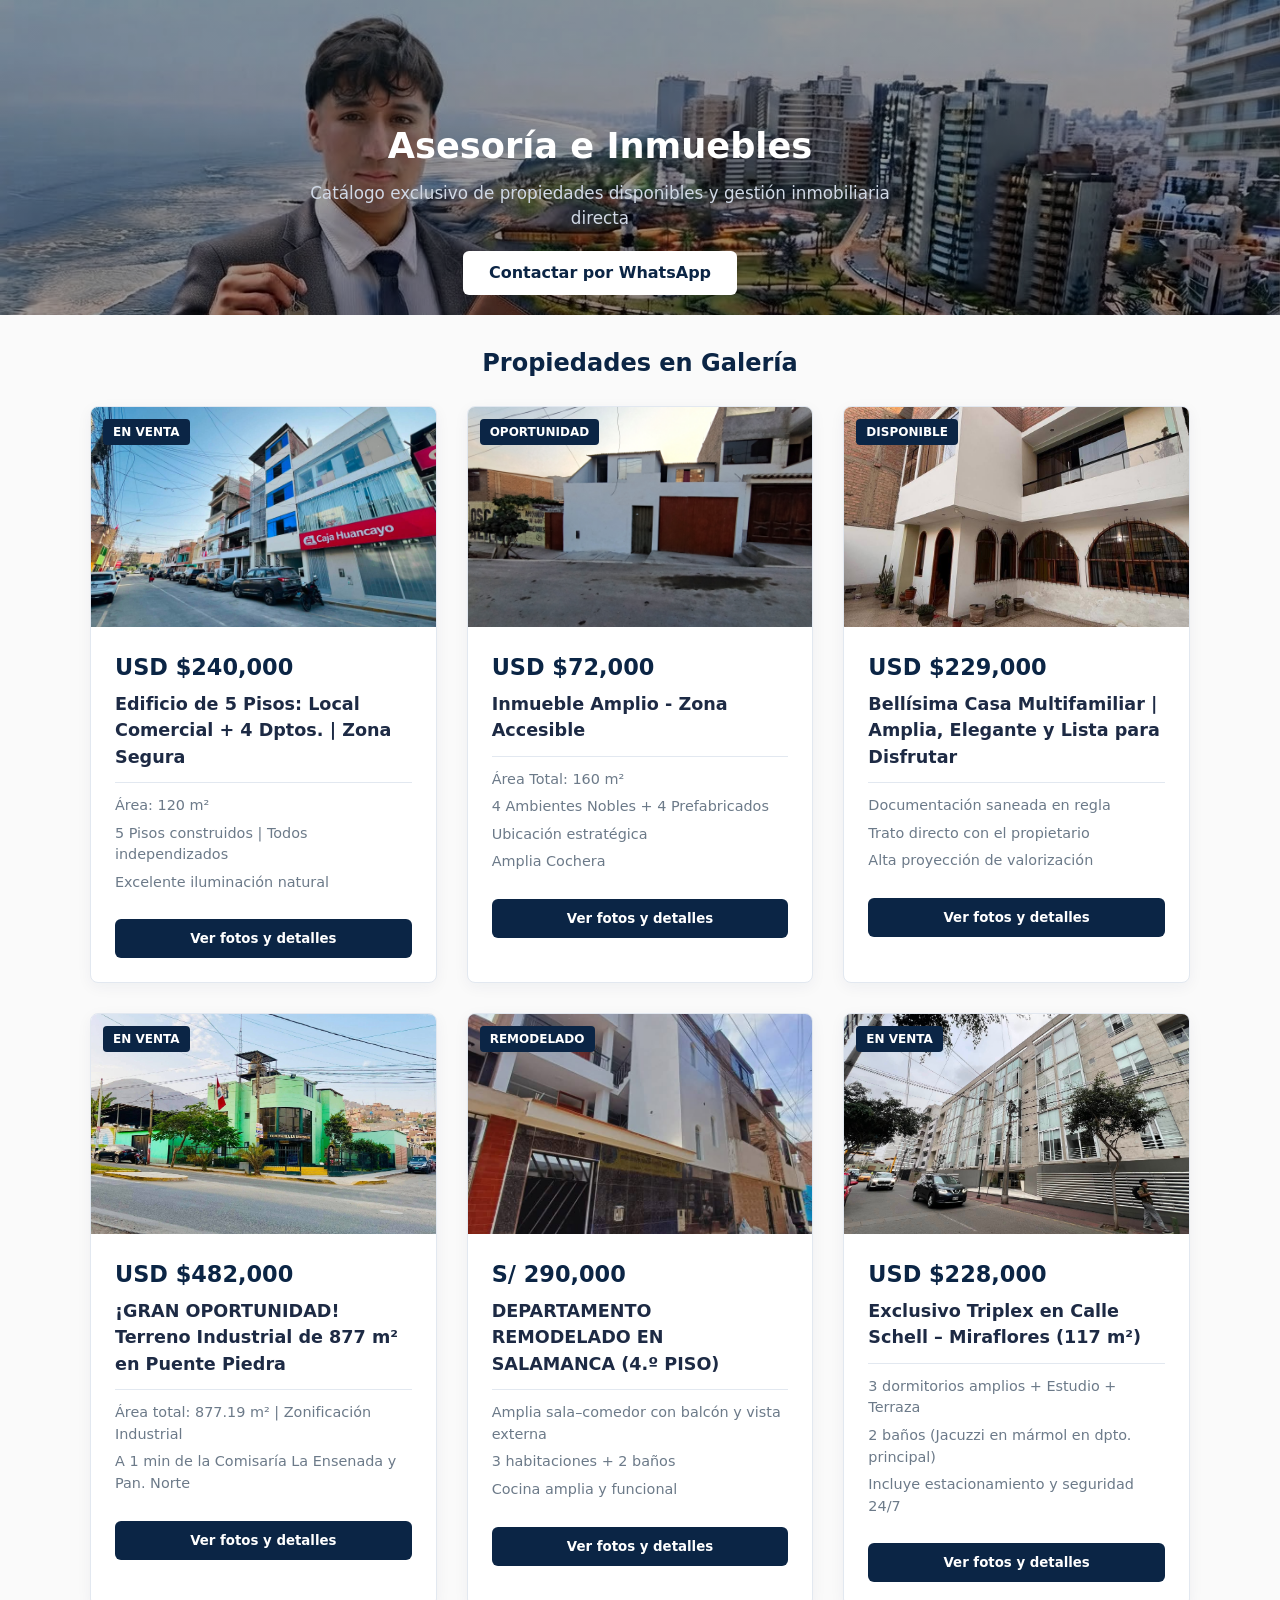
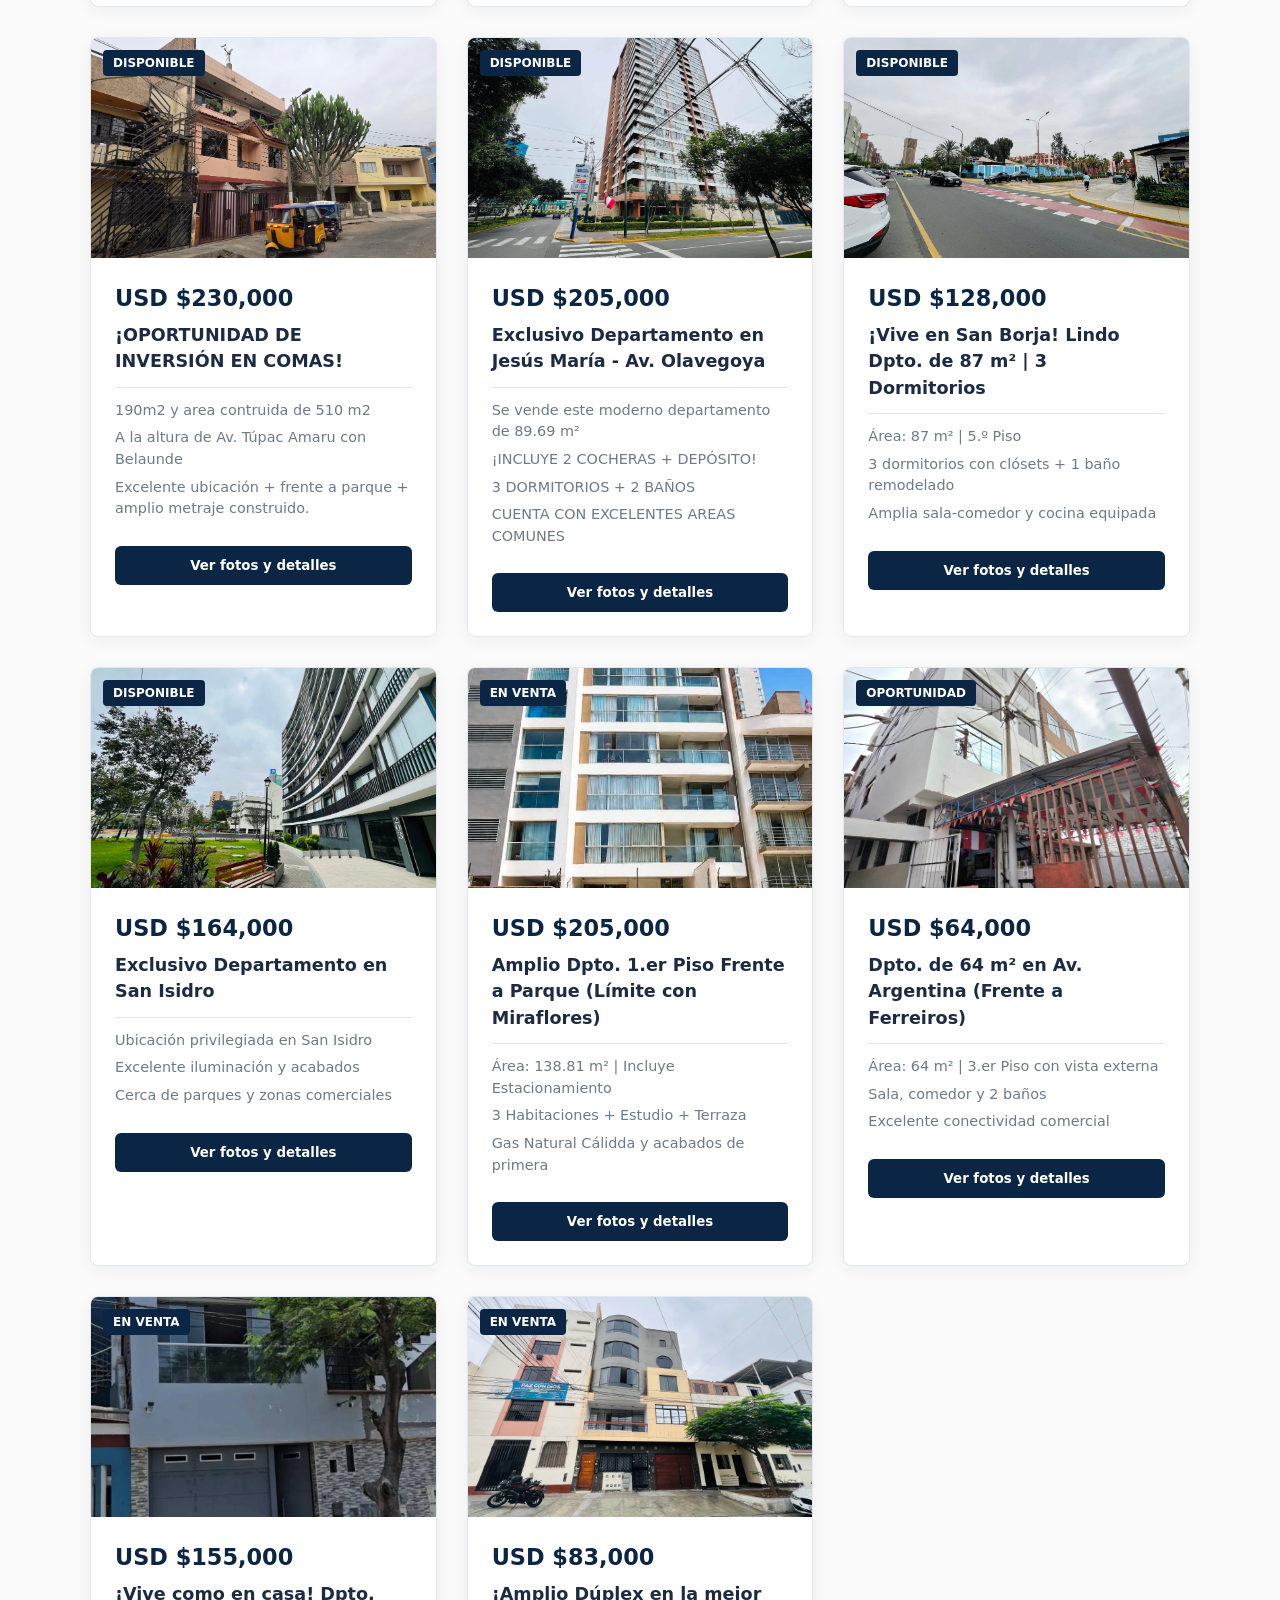
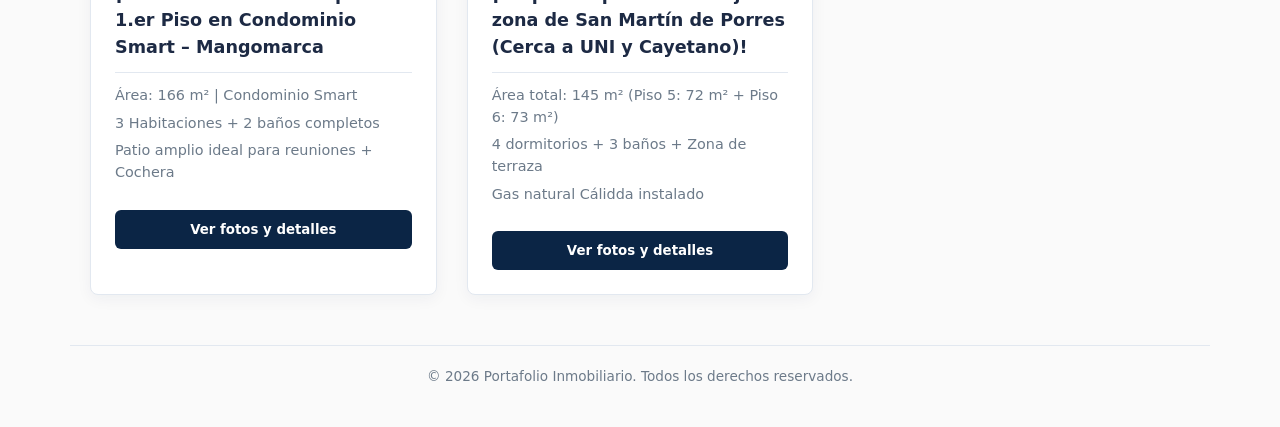
==== commit 0c7dcae3: "separacion de arhivos de lenguaje" ====
--- a/index.html
+++ b/index.html
@@ -4,391 +4,8 @@
     <meta charset="UTF-8">
     <meta name="viewport" content="width=device-width, initial-scale=1.0">
     <title>Portafolio Inmobiliario | Asesoría & Propiedades</title>
-    <style>
-        :root {
-            --bg-main: #FAFAFA;
-            --bg-card: #FFFFFF;
-            --navy-primary: #0B2545;
-            --navy-hover: #134074;
-            --text-dark: #1D2A44;
-            --text-muted: #6C7A89;
-            --border-color: #E2E8F0;
-            --shadow-light: 0 4px 15px rgba(11, 37, 69, 0.05);
-            --shadow-hover: 0 8px 25px rgba(11, 37, 69, 0.1);
-        }
-
-        * {
-            box-sizing: border-box;
-            margin: 0;
-            padding: 0;
-            font-family: 'Segoe UI', system-ui, -apple-system, sans-serif;
-        }
-
-        body {
-            background-color: var(--bg-main);
-            color: var(--text-dark);
-            line-height: 1.5;
-            padding: 0 0 40px 0;
-        }
-
-        /* Encabezado Principal */
-
-        header {
-            /* El gradiente oscuro translúcido se mezcla con la imagen para resaltar el texto */
-            background-image: linear-gradient(rgba(0, 0, 0, 0.4), rgba(0, 0, 0, 0.4)), url('fotos/PAGE/portada.jpg');
-            background-size: cover;
-            background-position: center;
-            background-repeat: no-repeat;
-            color: #FFFFFF;
-            text-align: center;
-            padding: 80px 20px;
-            margin-bottom: 30px;
-        }
-
-
-        
-        header h1 {
-            font-size: 2.2rem;
-            font-weight: 700;
-            margin-bottom: 8px;
-        }
-
-        header p {
-            color: #D0D8E5;
-            font-size: 1.05rem;
-            max-width: 600px;
-            margin: 0 auto 20px auto;
-        }
-
-        .btn-header {
-            display: inline-block;
-            background-color: #FFFFFF;
-            color: var(--navy-primary);
-            padding: 10px 26px;
-            border-radius: 6px;
-            text-decoration: none;
-            font-weight: 600;
-            transition: all 0.2s ease;
-        }
-
-        .btn-header:hover {
-            background-color: #E6EDF5;
-        }
-
-        /* Layout */
-        .container {
-            max-width: 1140px;
-            margin: 0 auto;
-            padding: 0 20px;
-        }
-
-        .section-title {
-            font-size: 1.5rem;
-            color: var(--navy-primary);
-            margin-bottom: 25px;
-            text-align: center;
-            font-weight: 700;
-        }
-
-        .grid {
-            display: grid;
-            grid-template-columns: repeat(auto-fit, minmax(320px, 1fr));
-            gap: 30px;
-        }
-
-        /* Tarjeta de Propiedad */
-        .card {
-            background: var(--bg-card);
-            border-radius: 8px;
-            overflow: hidden;
-            border: 1px solid var(--border-color);
-            box-shadow: var(--shadow-light);
-            transition: transform 0.2s ease;
-            display: flex;
-            flex-direction: column;
-            cursor: pointer;
-        }
-
-        .card:hover {
-            transform: translateY(-4px);
-            box-shadow: var(--shadow-hover);
-        }
-
-        .card-img-container {
-            position: relative;
-            width: 100%;
-            height: 220px;
-            background-color: #EEF2F6;
-        }
-
-        .card img {
-            width: 100%;
-            height: 100%;
-            object-fit: cover;
-        }
-
-        .tag-status {
-            position: absolute;
-            top: 12px;
-            left: 12px;
-            background: var(--navy-primary);
-            color: #FFFFFF;
-            font-size: 0.75rem;
-            font-weight: 600;
-            padding: 4px 10px;
-            border-radius: 4px;
-            text-transform: uppercase;
-        }
-
-        .card-content {
-            padding: 24px;
-            display: flex;
-            flex-direction: column;
-            flex-grow: 1;
-        }
-
-        .price {
-            font-size: 1.4rem;
-            font-weight: 700;
-            color: var(--navy-primary);
-            margin-bottom: 6px;
-        }
-
-        .title {
-            font-size: 1.1rem;
-            font-weight: 600;
-            color: var(--text-dark);
-            margin-bottom: 12px;
-        }
-
-        .features {
-            list-style: none;
-            color: var(--text-muted);
-            font-size: 0.9rem;
-            margin-bottom: 20px;
-            border-top: 1px solid var(--border-color);
-            padding-top: 12px;
-        }
-
-        .features li {
-            margin-bottom: 6px;
-        }
-
-        .btn-details {
-            display: block;
-            text-align: center;
-            background: var(--navy-primary);
-            color: #FFFFFF;
-            border: none;
-            padding: 12px;
-            border-radius: 6px;
-            text-decoration: none;
-            font-weight: 600;
-            width: 100%;
-            transition: background 0.2s;
-        }
-
-        .btn-details:hover {
-            background: var(--navy-hover);
-        }
-
-        /* Estilo específico para el botón de mapa */
-        .btn-map {
-            background-color: #134074;
-            margin-bottom: 10px;
-        }
-        .btn-map:hover {
-            background-color: #0b2545;
-        }
-
-        /* Modal / Ventana Emergente */
-        .modal-overlay {
-            position: fixed;
-            top: 0;
-            left: 0;
-            width: 100%;
-            height: 100%;
-            background: rgba(11, 37, 69, 0.75);
-            display: none;
-            justify-content: center;
-            align-items: center;
-            z-index: 1000;
-            padding: 15px;
-            backdrop-filter: blur(4px);
-        }
-
-        .modal-overlay.active {
-            display: flex;
-        }
-
-        .modal-container {
-            background: #FFFFFF;
-            border-radius: 12px;
-            max-width: 850px;
-            width: 100%;
-            max-height: 90vh;
-            overflow-y: auto;
-            position: relative;
-            box-shadow: 0 20px 40px rgba(0,0,0,0.2);
-            padding: 25px;
-        }
-
-        .modal-close {
-            position: absolute;
-            top: 12px;
-            right: 18px;
-            font-size: 1.8rem;
-            background: none;
-            border: none;
-            color: var(--navy-primary);
-            cursor: pointer;
-            font-weight: bold;
-            z-index: 10;
-        }
-
-        .modal-grid {
-            display: grid;
-            grid-template-columns: 1fr 1fr;
-            gap: 20px;
-            margin-top: 5px;
-            align-items: start;
-        }
-
-        .modal-grid > div {
-            min-width: 0;
-        }
-
-        @media (max-width: 700px) {
-            .modal-grid {
-                grid-template-columns: 1fr;
-            }
-        }
-
-        .main-img-container {
-            width: 100%;
-            height: 240px;
-            background: #EEF2F6;
-            border-radius: 8px;
-            overflow: hidden;
-            border: 1px solid var(--border-color);
-        }
-
-        .gallery-main-img {
-            width: 100%;
-            height: 100%;
-            object-fit: cover;
-            cursor: zoom-in;
-        }
-
-        .gallery-thumbs {
-            display: flex;
-            gap: 8px;
-            margin-top: 10px;
-            overflow-x: auto;
-            padding-bottom: 6px;
-            max-width: 100%;
-        }
-
-        .gallery-thumbs img {
-            width: 55px;
-            height: 55px;
-            min-width: 55px;
-            object-fit: cover;
-            border-radius: 6px;
-            cursor: pointer;
-            border: 2px solid transparent;
-            transition: all 0.2s;
-        }
-
-        .gallery-thumbs img.active-thumb {
-            border-color: var(--navy-primary);
-        }
-
-        .modal-info .modal-price {
-            font-size: 1.6rem;
-            font-weight: 700;
-            color: var(--navy-primary);
-            margin-bottom: 2px;
-        }
-
-        .modal-info .modal-title {
-            font-size: 1.1rem;
-            font-weight: 700;
-            margin-bottom: 12px;
-            line-height: 1.3;
-        }
-
-        .modal-info .description-box {
-            font-size: 0.88rem;
-            color: var(--text-dark);
-            margin-bottom: 15px;
-            border-top: 1px solid var(--border-color);
-            padding-top: 10px;
-            max-height: 180px;
-            overflow-y: auto;
-        }
-
-        .description-box h4 {
-            color: var(--navy-primary);
-            margin-bottom: 6px;
-            font-size: 0.95rem;
-        }
-
-        .description-box ul {
-            list-style: none;
-        }
-
-        .description-box li {
-            margin-bottom: 4px;
-            color: #4A5568;
-        }
-
-        /* Modal Zoom */
-        .zoom-overlay {
-            position: fixed;
-            top: 0;
-            left: 0;
-            width: 100%;
-            height: 100%;
-            background: rgba(0, 0, 0, 0.92);
-            display: none;
-            justify-content: center;
-            align-items: center;
-            z-index: 2000;
-            cursor: zoom-out;
-        }
-
-        .zoom-overlay.active {
-            display: flex;
-        }
-
-        .zoom-img {
-            max-width: 92%;
-            max-height: 92%;
-            object-fit: contain;
-            border-radius: 4px;
-        }
-
-        footer {
-            max-width: 1140px;
-            margin: 50px auto 0 auto;
-            text-align: center;
-            color: var(--text-muted);
-            font-size: 0.85rem;
-            border-top: 1px solid var(--border-color);
-            padding-top: 20px;
-        }
-@media (min-width: 740px) {
-    header {
-        background-image: linear-gradient(rgba(0, 0, 0, 0.4), rgba(0, 0, 0, 0.4)), url('fotos/PAGE/portadapc.jpg');
-        /* "center top" empuja la imagen hacia abajo para que se vea la parte superior */
-        background-position: center top; 
-        /* Aumentamos el padding vertical para que el header sea más alto y entre toda tu cabeza */
-        padding: 120px 120px 20px  40px; 
-    }
-}
-
-    </style>
+    <!-- Archivo CSS externo -->
+    <link rel="stylesheet" href="style.css">
 </head>
 <body>
 
@@ -406,7 +23,7 @@
             <div class="card" onclick="openModal('prop1')">
                 <div class="card-img-container">
                     <span class="tag-status">En Venta</span>
-                    <img src="fotos/puentepiedra/puentepiedra.jpg" alt="Departamento" loading="lazy">
+                    <img src="fotos/puentepiedra/puentepiedra.jpg" alt="Edificio de 5 pisos en Puente Piedra con local comercial" loading="lazy">
                 </div>
                 <div class="card-content">
                     <div class="price">USD $240,000</div>
@@ -426,7 +43,7 @@
             <div class="card" onclick="openModal('prop2')">
                 <div class="card-img-container">
                     <span class="tag-status">Oportunidad</span>
-                    <img src="fotos/villaestela/villaestela.jpg" alt="Inmueble Mixto" loading="lazy">
+                    <img src="fotos/villaestela/villaestela.jpg" alt="Inmueble amplio en Villa Estela" loading="lazy">
                 </div>
                 <div class="card-content">
                     <div class="price">USD $72,000</div>
@@ -447,7 +64,7 @@
             <div class="card" onclick="openModal('prop3')">
                 <div class="card-img-container">
                     <span class="tag-status">Disponible</span>
-                    <img src="fotos/sanmartin-vicki/propiedadsanmartin.jpg" alt="Terreno" loading="lazy">
+                    <img src="fotos/sanmartin-vicki/propiedadsanmartin.jpg" alt="Casa Multifamiliar en San Martín de Porres" loading="lazy">
                 </div>
                 <div class="card-content">
                     <div class="price">USD $229,000</div>
@@ -467,7 +84,7 @@
             <div class="card" onclick="openModal('prop4')">
                 <div class="card-img-container">
                     <span class="tag-status">En Venta</span>
-                    <img src="fotos/pro/pro1.jpg" alt="Propiedad 4" loading="lazy">
+                    <img src="fotos/pro/pro1.jpg" alt="Terreno Industrial de 877 m² en Puente Piedra" loading="lazy">
                 </div>
                 <div class="card-content">
                     <div class="price">USD $482,000</div>
@@ -486,7 +103,7 @@
             <div class="card" onclick="openModal('prop5')">
                 <div class="card-img-container">
                     <span class="tag-status">Remodelado</span>
-                    <img src="fotos/molina-salamanca/1s.jpg" alt="Propiedad 5" loading="lazy">
+                    <img src="fotos/molina-salamanca/1s.jpg" alt="Departamento remodelado en Salamanca" loading="lazy">
                 </div>
                 <div class="card-content">
                     <div class="price">S/ 290,000</div>
@@ -506,7 +123,7 @@
             <div class="card" onclick="openModal('prop6')">
                 <div class="card-img-container">
                     <span class="tag-status">En Venta</span>
-                    <img src="fotos/miraflores/1m.jpg" alt="Triplex Miraflores" loading="lazy">
+                    <img src="fotos/miraflores/1m.jpg" alt="Exclusivo Triplex en Miraflores" loading="lazy">
                 </div>
                 <div class="card-content">
                     <div class="price">USD $228,000</div>
@@ -526,7 +143,7 @@
             <div class="card" onclick="openModal('prop7')">
                 <div class="card-img-container">
                     <span class="tag-status">Disponible</span>
-                    <img src="fotos/comas/comas.jpg" alt="Propiedad 7" loading="lazy">
+                    <img src="fotos/comas/comas.jpg" alt="Oportunidad de inversión en Comas" loading="lazy">
                 </div>
                 <div class="card-content">
                     <div class="price">USD $230,000</div>
@@ -546,7 +163,7 @@
             <div class="card" onclick="openModal('prop8')">
                 <div class="card-img-container">
                     <span class="tag-status">Disponible</span>
-                    <img src="fotos/Jesus Maria/1.jpg" alt="Propiedad 8" loading="lazy">
+                    <img src="fotos/Jesus Maria/1.jpg" alt="Exclusivo Departamento en Jesús María" loading="lazy">
                 </div>
                 <div class="card-content">
                     <div class="price">USD $205,000</div>
@@ -602,13 +219,12 @@
                     </div>
                 </div>
             </div>
-
             
             <!-- PROPIEDAD 11 -->
             <div class="card" onclick="openModal('prop11')">
                 <div class="card-img-container">
                     <span class="tag-status">En Venta</span>
-                    <img src="fotos/surquillo/1.jpg" alt="Departamento en Surquillo" loading="lazy">
+                    <img src="fotos/surquillo/1.jpg" alt="Departamento en Surquillo frente a parque" loading="lazy">
                 </div>
                 <div class="card-content">
                     <div class="price">USD $205,000</div>
@@ -624,7 +240,7 @@
                 </div>
             </div>
 
-          <!-- PROPIEDAD 12 -->
+            <!-- PROPIEDAD 12 -->
             <div class="card" onclick="openModal('prop12')">
                 <div class="card-img-container">
                     <span class="tag-status">Oportunidad</span>
@@ -644,12 +260,11 @@
                 </div>
             </div>
 
-            
-           <!-- PROPIEDAD 13 -->
+            <!-- PROPIEDAD 13 -->
             <div class="card" onclick="openModal('prop13')">
                 <div class="card-img-container">
                     <span class="tag-status">En Venta</span>
-                    <img src="fotos/sjl/1.jpg" alt="Departamento en Mangomarca" loading="lazy">
+                    <img src="fotos/sjl/1.jpg" alt="Departamento en Mangomarca SJL" loading="lazy">
                 </div>
                 <div class="card-content">
                     <div class="price">USD $155,000</div>
@@ -665,7 +280,6 @@
                 </div>
             </div>
 
-
             <!-- PROPIEDAD 14 -->
             <div class="card" onclick="openModal('prop14')">
                 <div class="card-img-container">
@@ -685,121 +299,6 @@
                     </div>
                 </div>
             </div>
-
-            <!-- PROPIEDAD 15 --
-            <div class="card" onclick="openModal('prop15')">
-                <div class="card-img-container">
-                    <span class="tag-status">Disponible</span>
-                    <img src="fotos/propiedad15/1.jpg" alt="Propiedad 15" loading="lazy">
-                </div>
-                <div class="card-content">
-                    <div class="price">USD $000,000</div>
-                    <div class="title">Propiedad 15 - Título pendiente</div>
-                    <ul class="features">
-                        <li>Característica 1</li>
-                        <li>Característica 2</li>
-                    </ul>
-                    <div class="card-action">
-                        <button class="btn-details">Ver fotos y detalles</button>
-                    </div>
-                </div>
-            </div>
-
-            <!-- PROPIEDAD 16 --
-            <div class="card" onclick="openModal('prop16')">
-                <div class="card-img-container">
-                    <span class="tag-status">Disponible</span>
-                    <img src="fotos/propiedad16/1.jpg" alt="Propiedad 16" loading="lazy">
-                </div>
-                <div class="card-content">
-                    <div class="price">USD $000,000</div>
-                    <div class="title">Propiedad 16 - Título pendiente</div>
-                    <ul class="features">
-                        <li>Característica 1</li>
-                        <li>Característica 2</li>
-                    </ul>
-                    <div class="card-action">
-                        <button class="btn-details">Ver fotos y detalles</button>
-                    </div>
-                </div>
-            </div>
-
-            <!-- PROPIEDAD 17 --
-            <div class="card" onclick="openModal('prop17')">
-                <div class="card-img-container">
-                    <span class="tag-status">Disponible</span>
-                    <img src="fotos/propiedad17/1.jpg" alt="Propiedad 17" loading="lazy">
-                </div>
-                <div class="card-content">
-                    <div class="price">USD $000,000</div>
-                    <div class="title">Propiedad 17 - Título pendiente</div>
-                    <ul class="features">
-                        <li>Característica 1</li>
-                        <li>Característica 2</li>
-                    </ul>
-                    <div class="card-action">
-                        <button class="btn-details">Ver fotos y detalles</button>
-                    </div>
-                </div>
-            </div>
-
-            <!-- PROPIEDAD 18 --
-            <div class="card" onclick="openModal('prop18')">
-                <div class="card-img-container">
-                    <span class="tag-status">Disponible</span>
-                    <img src="fotos/propiedad18/1.jpg" alt="Propiedad 18" loading="lazy">
-                </div>
-                <div class="card-content">
-                    <div class="price">USD $000,000</div>
-                    <div class="title">Propiedad 18 - Título pendiente</div>
-                    <ul class="features">
-                        <li>Característica 1</li>
-                        <li>Característica 2</li>
-                    </ul>
-                    <div class="card-action">
-                        <button class="btn-details">Ver fotos y detalles</button>
-                    </div>
-                </div>
-            </div>
-
-            <!-- PROPIEDAD 19 --
-            <div class="card" onclick="openModal('prop19')">
-                <div class="card-img-container">
-                    <span class="tag-status">Disponible</span>
-                    <img src="fotos/propiedad19/1.jpg" alt="Propiedad 19" loading="lazy">
-                </div>
-                <div class="card-content">
-                    <div class="price">USD $000,000</div>
-                    <div class="title">Propiedad 19 - Título pendiente</div>
-                    <ul class="features">
-                        <li>Característica 1</li>
-                        <li>Característica 2</li>
-                    </ul>
-                    <div class="card-action">
-                        <button class="btn-details">Ver fotos y detalles</button>
-                    </div>
-                </div>
-            </div>
-
-            <!-- PROPIEDAD 20 --
-            <div class="card" onclick="openModal('prop20')">
-                <div class="card-img-container">
-                    <span class="tag-status">Disponible</span>
-                    <img src="fotos/propiedad20/1.jpg" alt="Propiedad 20" loading="lazy">
-                </div>
-                <div class="card-content">
-                    <div class="price">USD $000,000</div>
-                    <div class="title">Propiedad 20 - Título pendiente</div>
-                    <ul class="features">
-                        <li>Característica 1</li>
-                        <li>Característica 2</li>
-                    </ul>
-                    <div class="card-action">
-                        <button class="btn-details">Ver fotos y detalles</button>
-                    </div>
-                </div>
-            </div>
-        -->
         </div>
     </div>
 
@@ -810,7 +309,7 @@
             <div class="modal-grid">
                 <div>
                     <div class="main-img-container">
-                        <img id="modalMainImg" class="gallery-main-img" src="" alt="Foto principal" onclick="openZoom(this.src)">
+                        <img id="modalMainImg" class="gallery-main-img" src="" alt="Foto principal de la propiedad" onclick="openZoom(this.src)">
                     </div>
                     <div class="gallery-thumbs" id="modalThumbs"></div>
                 </div>
@@ -819,7 +318,6 @@
                     <div class="modal-title" id="modalTitle"></div>
                     <div class="description-box" id="modalDescription"></div>
                     
-                    <!-- Botones de Acción (Mapa y WhatsApp) -->
                     <a id="modalMapBtn" href="#" class="btn-details btn-map" target="_blank" style="display: none;">Ver ubicación en el mapa</a>
                     <a id="modalWspBtn" href="#" class="btn-details" target="_blank">Consultar por WhatsApp</a>
                 </div>
@@ -829,598 +327,14 @@
 
     <!-- MODAL ZOOM -->
     <div class="zoom-overlay" id="zoomModal" onclick="closeZoom()">
-        <img id="zoomedImg" class="zoom-img" src="" alt="Zoom foto">
+        <img id="zoomedImg" class="zoom-img" src="" alt="Zoom foto propiedad">
     </div>
 
     <footer>
         <p>&copy; 2026 Portafolio Inmobiliario. Todos los derechos reservados.</p>
     </footer>
 
-    <script>
-       const propertiesData = {
-            'prop1': {
-                price: 'USD $240,000',
-                title: 'Edificio de 5 Pisos: Local Comercial + 4 Dptos. | Zona Segura',
-                images: [
-                    'fotos/puentepiedra/puentepiedra.jpg',
-                    'fotos/puentepiedra/propiedafrente.jpg',
-                    'fotos/puentepiedra/vistapanamericana.jpg',
-                    'fotos/puentepiedra/parque.jpg',
-                    'fotos/puentepiedra/localcomercial.jpg',
-                    'fotos/puentepiedra/comedor.jpg'
-                ],
-                mapUrl: 'https://maps.app.goo.gl/D741j8NNef4uDnsr5',
-                description: `
-                    <h4>Distribución y Beneficios:</h4>
-                    <ul>
-                        <li>• <b>1.er Piso:</b> Local comercial con alto flujo peatonal.</li>
-                        <li>• <b>2.º al 5.º Piso:</b> 4 departamentos totalmente independizados.</li>
-                        <li>• Ubicación segura, a 50 metros del parque.</li>
-                        <li>• Ideal para rentabilizar mediante alquileres independientes.</li>
-                    </ul>
-                `,
-                wspUrl: 'https://wa.me/51900734869?text=Hola,%20deseo%20información%20del%20edificio%20de%20puente%20piedra'
-            },
-            'prop2': {
-                price: 'USD $72,000',
-                title: 'Inmueble Amplio de 160 m² - Zona Accesible en Villa Estela',
-                images: [
-                    'fotos/villaestela/villaestela.jpg',
-                    'fotos/villaestela/IMG_20260831_145610.jpg',
-                    'fotos/villaestela/cocheraarriba.jpg',
-                    'fotos/villaestela/IMG_20260831_150013.jpg',
-                    'fotos/villaestela/bañopequeño.jpg',
-                    'fotos/villaestela/IMG_20260831_150129.jpg',
-                    'fotos/villaestela/pasillo.jpg',
-                    'fotos/villaestela/cuarto2.jpg',
-                    'fotos/villaestela/areadelavado.jpg',
-                    'fotos/villaestela/baño.jpg',
-                    'fotos/villaestela/pasillo2.jpg',
-                    'fotos/villaestela/cuartopiso2.jpg',
-                    'fotos/villaestela/cuarto2piso2.jpg',
-                    'fotos/villaestela/baño2piso.jpg',
-                    'fotos/villaestela/cuarto3piso2.jpg',
-                    'fotos/villaestela/cuarto4piso4.jpg',
-                    'fotos/villaestela/cuaro5piso2.jpg'
-                ],
-                mapUrl: 'https://maps.app.goo.gl/xqD2WesQgWnviTTu9',
-                description: `
-                    <h4>Características Principales:</h4>
-                    <ul>
-                        <li>• <b>Área Total:</b> 160 m² con cochera muy amplia.</li>
-                        <li>• <b>Distribución:</b> 4 ambientes nobles + 4 prefabricados ampliables.</li>
-                        <li>• <b>Entorno:</b> A 1 cuadra del parque y 5 cdras. del paradero Villa Estela.</li>
-                        <li>• Incluye espacio para patio/jardín interno.</li>
-                    </ul>
-                `,
-                wspUrl: 'https://wa.me/51900734869?text=Hola,%20deseo%20información%20del%20inmueble%20de%20villaestela'
-            },
-            'prop3': {
-                price: 'USD $229,000',
-                title: 'Bellísima Casa Multifamiliar en San Martín de Porres (200 m²)',
-                images: [
-                    'fotos/sanmartin-vicki/propiedadsanmartin.jpg',
-                    'fotos/sanmartin-vicki/2.jpg',
-                    'fotos/sanmartin-vicki/3.jpg',
-                    'fotos/sanmartin-vicki/4.jpg',
-                    'fotos/sanmartin-vicki/5.jpg',
-                    'fotos/sanmartin-vicki/6.jpg',
-                    'fotos/sanmartin-vicki/7.jpg',
-                    'fotos/sanmartin-vicki/8.jpg',
-                    'fotos/sanmartin-vicki/9.jpg',
-                    'fotos/sanmartin-vicki/10.jpg',
-                    'fotos/sanmartin-vicki/11.jpg',
-                    'fotos/sanmartin-vicki/12.jpg',
-                    'fotos/sanmartin-vicki/13.jpg',
-                    'fotos/sanmartin-vicki/14.jpg',
-                    'fotos/sanmartin-vicki/15.jpg',
-                    'fotos/sanmartin-vicki/16.jpg',
-                    'fotos/sanmartin-vicki/17.jpg',
-                    'fotos/sanmartin-vicki/18.jpg',
-                    'fotos/sanmartin-vicki/19.jpg',
-                    'fotos/sanmartin-vicki/20.jpg'
-                ],
-                mapUrl: '',
-                description: `
-                    <h4>Detalle de Distribución:</h4>
-                    <ul>
-                        <li>• <b>1.er Piso (150 m²):</b> Sala, comedor, cocina, 2 dormitorios, 1 baño, patio c/parrilla y lavandería. Techos de 2.90m.</li>
-                        <li>• <b>2.º Piso (150 m² - Remodelado):</b> Acabados de lujo, cocina c/barra azul marino, 3 dormitorios (principal c/vestidor y balcón), baño en mármol blanco.</li>
-                        <li>• <b>Cochera:</b> Capacidad para 2 vehículos.</li>
-                        <li>• <b>Ubicación:</b> A 2 cdras. de Av. Canta Callao (San Juan de Salinas).</li>
-                    </ul>
-                `,
-                wspUrl: 'https://wa.me/51900734869?text=Hola,%20deseo%20información%20de%20la%20casa%20familiar'
-            },
-            'prop4': {
-                price: 'USD $482,000',
-                title: '¡GRAN OPORTUNIDAD! Terreno Industrial de 877 m² en Puente Piedra',
-                images: [
-                    'fotos/pro/pro1.jpg',
-                    'fotos/pro/pro2.jpg',
-                    'fotos/pro/pro3.jpg',
-                    'fotos/pro/pro4.jpg',
-                    'fotos/pro/pro5.jpg',
-                    'fotos/pro/pro6.jpg',
-                    'fotos/pro/pro7.jpg',
-                    'fotos/pro/pro8.jpg',
-                    'fotos/pro/pro9.jpg',
-                    'fotos/pro/pro11.jpg',
-                    'fotos/pro/pro12.jpg',
-                    'fotos/pro/pro13.jpg',
-                    'fotos/pro/pro14.jpg'
-                ],
-                mapUrl: '',
-                description: `
-                    <h4>Ubicación Estratégica:</h4>
-                    <ul>
-                        <li>• Calle Los Copihues – Puente Piedra</li>
-                        <li>• A solo 1 min de la Comisaría La Ensenada</li>
-                        <li>• Acceso directo a la Panamericana Norte y vías principales, ¡perfecto para transporte de carga y logística!</li>
-                    </ul>
-                    <br>
-                    <h4>Ideal para:</h4>
-                    <ul>
-                        <li>• Centros de distribución y almacenamiento</li>
-                        <li>• Empresas industriales en expansión</li>
-                        <li>• Talleres mecánicos, manufactura liviana y más</li>
-                    </ul>
-                `,
-                wspUrl: 'https://wa.me/51900734869?text=Hola,%20deseo%20información%20del%20terreno%20industrial'
-            },
-            'prop5': {
-                price: 'S/ 290,000',
-                title: 'DEPARTAMENTO REMODELADO EN SALAMANCA (4.º PISO)',
-                images: [
-                    'fotos/molina-salamanca/1s.jpg',
-                    'fotos/molina-salamanca/s2.jpg',
-                    'fotos/molina-salamanca/s3.jpg',
-                    'fotos/molina-salamanca/s4.jpg',
-                    'fotos/molina-salamanca/s5.jpg',
-                    'fotos/molina-salamanca/s6.jpg',
-                    'fotos/molina-salamanca/s7.jpg',
-                    'fotos/molina-salamanca/s8.jpg',
-                    'fotos/molina-salamanca/s9.jpg'
-                ],
-                mapUrl: '',
-                description: `
-                    <h4>Características del Departamento:</h4>
-                    <ul>
-                        <li>• <b>Piso:</b> 4.º Piso (Listo para mudarse)</li>
-                        <li>• <b>Ambientes:</b> Amplia sala–comedor con balcón y vista externa.</li>
-                        <li>• <b>Distribución:</b> 3 habitaciones + 2 baños.</li>
-                        <li>• <b>Cocina:</b> Amplia y funcional.</li>
-                    </ul>
-                    <br>
-                    <h4>Ubicación Estratégica:</h4>
-                    <ul>
-                        <li>• Ubicado en Grumete Medina, Salamanca.</li>
-                        <li>• A ½ cuadra de la Av. Benjamín Franklin.</li>
-                        <li>• A 1 cuadra del Parque de los Anillos.</li>
-                    </ul>
-                `,
-                wspUrl: 'https://wa.me/51900734869?text=Hola,%20deseo%20información%20del%20departamento%20en%20Salamanca'
-            },
-            'prop6': {
-                price: 'USD $228,000',
-                title: 'DEPARTAMENTO TRIPLEX EN MIRAFLORES (117 m² + Estacionamiento)',
-                images: [
-                    'fotos/miraflores/1m.jpg',
-                    'fotos/miraflores/m2.jpg',
-                    'fotos/miraflores/m3.jpg',
-                    'fotos/miraflores/m4.jpg',
-                    'fotos/miraflores/m5.jpg',
-                    'fotos/miraflores/m6.jpg',
-                    'fotos/miraflores/m7.jpg',
-                    'fotos/miraflores/m8.jpg',
-                    'fotos/miraflores/m9.jpg',
-                    'fotos/miraflores/m10.jpg',
-                    'fotos/miraflores/m11.jpg',
-                    'fotos/miraflores/m12.jpg'
-                ],
-                mapUrl: 'https://maps.app.goo.gl/tNz7AJY5s1g4rvm3A',
-                description: `
-                    <h4>Distribución por Niveles:</h4>
-                    <ul>
-                        <li>• <b>1.er Nivel:</b> Terraza, sala-comedor, cocina con granito, baño de visita.</li>
-                        <li>• <b>2.º Nivel:</b> Dormitorio principal con tina de hidromasaje y estudio.</li>
-                        <li>• <b>3.er Nivel:</b> 2 dormitorios amplios con clóset y baño completo.</li>
-                    </ul>
-                `,
-                wspUrl: 'https://wa.me/51900734869?text=Hola,%20deseo%20información%20del%20triplex%20en%20Miraflores'
-            },
-            'prop7': {
-                price: 'USD $230,000',
-                title: 'Oportunidad de inversión en Comas',
-                images: ['fotos/comas/comas.jpg'],
-                mapUrl: 'https://maps.app.goo.gl/hE1FAJP3phiQPxh49',
-                description: `
-                    <h4>Detalles del Inmueble y Edificio:</h4>
-                    <ul>
-                        <li>• <b>Ubicación:</b> Flora Tristán 196A, Comas (3 pisos + Azotea).</li>
-                        <li>• <b>Área:</b> 190 m² ; Área construida +500 m².</li>
-                        <li>• Frente a parque y cada nivel independizado.</li>
-                    </ul>
-                `,
-                wspUrl: 'https://wa.me/51900734869?text=Hola,%20deseo%20información%20de%20la%20propiedad%20en%20comas'
-            },
-            'prop8': {
-                price: 'USD $205,000',
-                title: 'Exclusivo Departamento en Jesús María - Av. Olavegoya',
-                images: [
-                    'fotos/Jesus Maria/1.jpg', 'fotos/Jesus Maria/2.jpg', 'fotos/Jesus Maria/3.jpg',
-                    'fotos/Jesus Maria/4.jpg', 'fotos/Jesus Maria/5.jpg', 'fotos/Jesus Maria/6.jpg',
-                    'fotos/Jesus Maria/7.jpg', 'fotos/Jesus Maria/8.jpg', 'fotos/Jesus Maria/9.jpg',
-                    'fotos/Jesus Maria/10.jpg', 'fotos/Jesus Maria/11.jpg', 'fotos/Jesus Maria/12.jpg',
-                    'fotos/Jesus Maria/13.jpg', 'fotos/Jesus Maria/14.jpg', 'fotos/Jesus Maria/15.jpg'
-                ],
-                mapUrl: 'https://maps.app.goo.gl/2QNC8SgNS6ocmaTS8',
-                description: `
-                    <h4>EXCLUSIVIDAD Y UBICACIÓN PRIVILEGIADA</h4>
-                    <p>Moderno departamento de 89.69 m² con cocheras y depósito incluidos.</p>
-                    <ul>
-                        <li>• 3 dormitorios + 2 baños.</li>
-                        <li>• Áreas comunes: Piscina, zona de parrilla y salón Zoom.</li>
-                    </ul>
-                `,
-                wspUrl: 'https://wa.me/51900734869?text=Hola,%20deseo%20información%20del%20departamento%20en%20Jesús%20María'
-            },
-            'prop9': {
-                price: 'USD $128,000 (Negociable)',
-                title: '¡VIVE EN SAN BORJA Y DISFRUTA TU INDEPENDENCIA!',
-                images: [
-                    'fotos/sanborja/1.jpg', 'fotos/sanborja/2.jpg', 'fotos/sanborja/3.jpg',
-                    'fotos/sanborja/4.jpg', 'fotos/sanborja/5.jpg', 'fotos/sanborja/6.jpg',
-                    'fotos/sanborja/7.jpg', 'fotos/sanborja/8.jpg', 'fotos/sanborja/9.jpg',
-                    'fotos/sanborja/10.jpg', 'fotos/sanborja/11.jpg'
-                ],
-                mapUrl: '',
-                description: `
-                    <h4>Características del Inmueble:</h4>
-                    <ul>
-                        <li>• <b>Área y Piso:</b> 87 m² | 5.º piso.</li>
-                        <li>• 3 dormitorios con clósets + 1 baño remodelado.</li>
-                        <li>• Sala-comedor amplia y cocina con reposteros altos y bajos.</li>
-                    </ul>
-                `,
-                wspUrl: 'https://wa.me/51900734869?text=Hola,%20deseo%20información%20del%20departamento%20en%20San%20Borja'
-            },
-            'prop10': {
-                price: 'USD $164,000',
-                title: 'Exclusivo Departamento en San Isidro',
-                images: [
-                    'fotos/san-isidro/1.jpg', 'fotos/san-isidro/2.jpg', 'fotos/san-isidro/3.jpg',
-                    'fotos/san-isidro/4.jpg', 'fotos/san-isidro/5.jpg', 'fotos/san-isidro/6.jpg',
-                    'fotos/san-isidro/7.jpg', 'fotos/san-isidro/8.jpg', 'fotos/san-isidro/9.jpg',
-                    'fotos/san-isidro/10.jpg', 'fotos/san-isidro/11.jpg', 'fotos/san-isidro/12.jpg',
-                    'fotos/san-isidro/13.jpg', 'fotos/san-isidro/14.jpg', 'fotos/san-isidro/15.jpg',
-                    'fotos/san-isidro/16.jpg', 'fotos/san-isidro/17.jpg', 'fotos/san-isidro/18.jpg',
-                    'fotos/san-isidro/19.jpg', 'fotos/san-isidro/20.jpg', 'fotos/san-isidro/21.jpg',
-                    'fotos/san-isidro/22.jpg', 'fotos/san-isidro/23.jpg', 'fotos/san-isidro/24.jpg',
-                    'fotos/san-isidro/25.jpg', 'fotos/san-isidro/26.jpg', 'fotos/sanisidro/27.jpg'
-                ],
-                mapUrl: 'https://maps.app.goo.gl/iq7L8Y8J3PQupXck8',
-                description: `
-                    <h4>Ubicación Exclusiva:</h4>
-                    <p>Ubicado en una de las mejores zonas de San Isidro, con fácil acceso a avenidas principales y parques.</p>
-                `,
-                wspUrl: 'https://wa.me/51900734869?text=Hola,%20deseo%20información%20del%20departamento%20en%20San%20Isidro'
-            },
-            'prop11': {
-                price: 'USD $205,000',
-                title: 'Departamento Primer Piso, Amplio y Frente a Parque | Surquillo - Miraflores',
-                images: [
-                    'fotos/surquillo/1.jpg', 'fotos/surquillo/2.jpg', 'fotos/surquillo/3.jpg',
-                    'fotos/surquillo/4.jpg', 'fotos/surquillo/5.jpg', 'fotos/surquillo/6.jpg',
-                    'fotos/surquillo/7.jpg', 'fotos/surquillo/8.jpg', 'fotos/surquillo/9.jpg',
-                    'fotos/surquillo/10.jpg', 'fotos/surquillo/11.jpg', 'fotos/surquillo/12.jpg',
-                    'fotos/surquillo/13.jpg', 'fotos/surquillo/14.jpg', 'fotos/surquillo/15.jpg',
-                    'fotos/surquillo/16.jpg', 'fotos/surquillo/17.jpg', 'fotos/surquillo/18.jpg'
-                ],
-                mapUrl: 'https://maps.app.goo.gl/C5js9DfPPVPNNt5K8',
-                description: `
-                    <h4>Características Principales:</h4>
-                    <ul>
-                        <li>• <b>Área:</b> 138.81 m² | <b>1.er Piso</b> frente a parque.</li>
-                        <li>• <b>Incluye:</b> Estacionamiento propio.</li>
-                        <li>• 3 habitaciones (Dormitorio principal con walk-in closet, segundo con clóset, y tercer ambiente funcional como dormitorio o estudio amplio).</li>
-                        <li>• 2 baños completos + ½ baño de visita.</li>
-                    </ul>
-                    <br>
-                    <h4>Comodidades y Detalles:</h4>
-                    <ul>
-                        <li>• Amplia sala con excelente luz natural y ventanales con aislamiento acústico.</li>
-                        <li>• Cocina cerrada con muebles altos y bajos.</li>
-                        <li>• Lavandería independiente y conexión de Gas Natural Cálidda.</li>
-                        <li>• <b>Amplia terraza</b>, ideal para reuniones familiares.</li>
-                        <li>• <b>Mantenimiento:</b> Aprox. S/ 200 a S/ 250.</li>
-                    </ul>
-                `,
-                wspUrl: 'https://wa.me/51900734869?text=Hola,%20deseo%20información%20del%20departamento%20en%20Surquillo%20frente%20a%20parque'
-            },
-            'prop12': {
-                price: 'USD $64,000',
-                title: '¡Oportunidad de Inversión! Departamento de 64 m² en Cercado de Lima',
-                images: [
-                    'fotos/cercadodelima/1.jpg', 'fotos/cercadodelima/2.jpg', 'fotos/cercadodelima/3.jpg',
-                    'fotos/cercadodelima/4.jpg', 'fotos/cercadodelima/5.jpg', 'fotos/cercadodelima/6.jpg',
-                    'fotos/cercadodelima/7.jpg', 'fotos/cercadodelima/8.jpg', 'fotos/cercadodelima/9.jpg',
-                    'fotos/cercadodelima/10.jpg', 'fotos/cercadodelima/11.jpg', 'fotos/cercadodelima/12.jpg',
-                    'fotos/cercadodelima/13.jpg', 'fotos/cercadodelima/14.jpg', 'fotos/cercadodelima/15.jpg',
-                    'fotos/cercadodelima/16.jpg'
-                ],
-                mapUrl: 'https://maps.app.goo.gl/uXqRfHBcyrd9UjxMA',
-                description: `
-                    <h4>Ubicación Estratégica:</h4>
-                    <p>Av. Argentina 5720 – Cercado de Lima. Frente a Ferreiros, en una zona de excelente conectividad y movimiento comercial.</p>
-                    <br>
-                    <h4>Distribución y Características:</h4>
-                    <ul>
-                        <li>• <b>Área:</b> 64 m² | <b>3.er Piso</b> con vista externa.</li>
-                        <li>• 2 ambientes amplios.</li>
-                        <li>• Sala y comedor luminosos.</li>
-                        <li>• 2 baños completos.</li>
-                    </ul>
-                    <br>
-                    <p><i>¡Ideal para vivir o invertir! Contáctame para agendar una visita.</i></p>
-                `,
-                wspUrl: 'https://wa.me/51900734869?text=Hola,%20deseo%20información%20del%20departamento%20en%20Cercado%20de%20Lima%20Av%20Argentina'
-            },
-            'prop13': {
-                price: 'USD $155,000',
-                title: '¡VIVE COMO EN CASA EN UN DEPARTAMENTO DE PRIMER NIVEL! – MANGOMARCA, SJL',
-                images: [
-                    'fotos/sjl/1.jpg',
-                    'fotos/sjl/2.jpg',
-                    'fotos/sjl/3.jpg',
-                    'fotos/sjl/4.jpg',
-                    'fotos/sjl/5.jpg',
-                    'fotos/sjl/6.jpg',
-                    'fotos/sjl/7.jpg',
-                    'fotos/sjl/8.jpg',
-                   
-                ],
-                mapUrl: '',
-                description: `
-                    <h4>Primer piso | Condominio SMART (166 m²)</h4>
-                    <p>Espacios amplios y cómodos que marcan la diferencia con total independencia.</p>
-                    <br>
-                    <h4>Distribución y Características:</h4>
-                    <ul>
-                        <li>• <b>Área Total:</b> 166 m² de pura comodidad.</li>
-                        <li>• <b>Ingreso independiente:</b> Privacidad total.</li>
-                        <li>• 3 habitaciones amplias.</li>
-                        <li>• 2 baños completos.</li>
-                        <li>• Sala comedor súper cómoda.</li>
-                        <li>• Cocina funcional y bien distribuida.</li>
-                        <li>• <b>Patio amplio</b> ideal para reuniones o zona familiar.</li>
-                        <li>• <b>Cochera incluida.</b></li>
-                    </ul>
-                `,
-                wspUrl: 'https://wa.me/51900734869?text=Hola,%20deseo%20información%20del%20departamento%20en%20Mangomarca'
-            },
-            'prop14': {
-                price: 'USD $83,000',
-                title: '¡Se vende AMPLIO DÚPLEX en la mejor zona de San Martín de Porres (Cerca de 2 Universidades)!',
-                images: [
-                    'fotos/sanmartin/1.jpg',
-                    'fotos/sanmartin/2.jpg',
-                    'fotos/sanmartin/3.jpg',
-                    'fotos/sanmartin/4.jpg',
-                    'fotos/sanmartin/5.jpg',
-                    'fotos/sanmartin/6.jpg',
-                    'fotos/sanmartin/7.jpg',
-                    'fotos/sanmartin/8.jpg',
-                    'fotos/sanmartin/9.jpg',
-                    'fotos/sanmartin/10.jpg',
-                    'fotos/sanmartin/11.jpg',
-                    'fotos/sanmartin/12.jpg',
-                    'fotos/sanmartin/13.jpg',
-                    'fotos/sanmartin/14.jpg',
-                    'fotos/sanmartin/15.jpg',
-                    'fotos/sanmartin/16.jpg',
-                    'fotos/sanmartin/17.jpg',
-                    'fotos/sanmartin/18.jpg',
-                    'fotos/sanmartin/19.jpg'
-                    
-                    // Agrega aquí las rutas de las demás fotos conforme las vayas incorporando (ej. 'fotos/sanmartin-duplex/2.jpg', etc.)
-                ],
-                mapUrl: '',
-                description: `
-                    <h4>Distribución del Dúplex:</h4>
-                    <ul>
-                        <li>• <b>Piso 5 (72 m²):</b> Espacios sociales y habitaciones principales.</li>
-                        <li>• <b>Piso 6 (73 m²):</b> Habitaciones adicionales y zona de terraza.</li>
-                        <li>• <b>Dormitorios:</b> 4 habitaciones amplias.</li>
-                        <li>• <b>Baños:</b> 3 baños completos.</li>
-                        <li>• <b>Comodidades:</b> Zona de terraza privada y Gas Natural Cálidda.</li>
-                    </ul>
-                    <br>
-                    <h4>Ubicación Privilegiada:</h4>
-                    <ul>
-                        <li>• A 1 cuadra de la Universidad Cayetano Heredia.</li>
-                        <li>• A 2 cuadras de la Universidad Nacional de Ingeniería (UNI).</li>
-                        <li>• A la altura de la cuadra 2 de la Av. Habich.</li>
-                    </ul>
-                `,
-                wspUrl: 'https://wa.me/51900734869?text=Hola,%20deseo%20información%20del%20dúplex%20en%20San%20Martín%20de%20Porres%20cerca%20a%20la%20UNI'
-            },
-            'prop15': { price: 'USD $000,000', title: 'Propiedad 15', images: ['fotos/propiedad15/1.jpg'], mapUrl: '', description: '<h4>Descripción:</h4><p>Detalles...</p>', wspUrl: 'https://wa.me/51900734869?text=Hola,%20información%20propiedad%2015' },
-            'prop16': { price: 'USD $000,000', title: 'Propiedad 16', images: ['fotos/propiedad16/1.jpg'], mapUrl: '', description: '<h4>Descripción:</h4><p>Detalles...</p>', wspUrl: 'https://wa.me/51900734869?text=Hola,%20información%20propiedad%2016' },
-            'prop17': { price: 'USD $000,000', title: 'Propiedad 17', images: ['fotos/propiedad17/1.jpg'], mapUrl: '', description: '<h4>Descripción:</h4><p>Detalles...</p>', wspUrl: 'https://wa.me/51900734869?text=Hola,%20información%20propiedad%2017' },
-            'prop18': { price: 'USD $000,000', title: 'Propiedad 18', images: ['fotos/propiedad18/1.jpg'], mapUrl: '', description: '<h4>Descripción:</h4><p>Detalles...</p>', wspUrl: 'https://wa.me/51900734869?text=Hola,%20información%20propiedad%2018' },
-            'prop19': { price: 'USD $000,000', title: 'Propiedad 19', images: ['fotos/propiedad19/1.jpg'], mapUrl: '', description: '<h4>Descripción:</h4><p>Detalles...</p>', wspUrl: 'https://wa.me/51900734869?text=Hola,%20información%20propiedad%2019' },
-            'prop20': { price: 'USD $000,000', title: 'Propiedad 20', images: ['fotos/propiedad20/1.jpg'], mapUrl: '', description: '<h4>Descripción:</h4><p>Detalles...</p>', wspUrl: 'https://wa.me/51900734869?text=Hola,%20información%20propiedad%2020' }
-        };
-
-        let currentImages = [];
-        let currentIndex = 0;
-
-        function openModal(propKey) {
-            const data = propertiesData[propKey];
-            if (!data) return;
-
-            document.getElementById('modalPrice').innerText = data.price;
-            document.getElementById('modalTitle').innerText = data.title;
-            document.getElementById('modalDescription').innerHTML = data.description;
-            document.getElementById('modalWspBtn').href = data.wspUrl;
-
-            const mapBtn = document.getElementById('modalMapBtn');
-            if (data.mapUrl && data.mapUrl.trim() !== '') {
-                mapBtn.href = data.mapUrl;
-                mapBtn.style.display = 'block';
-            } else {
-                mapBtn.style.display = 'none';
-            }
-
-            currentImages = data.images || [];
-            currentIndex = 0;
-
-            updateMainImage();
-            renderThumbs();
-
-            document.getElementById('propertyModal').classList.add('active');
-            document.body.style.overflow = 'hidden';
-        }
-
-        function updateMainImage() {
-            const mainImg = document.getElementById('modalMainImg');
-            const zoomedImg = document.getElementById('zoomedImg');
-            
-            if (currentImages.length > 0) {
-                const currentImgUrl = currentImages[currentIndex];
-                mainImg.src = currentImgUrl;
-                
-                // Si el zoom está abierto, también actualizamos su imagen en tiempo real
-                if (document.getElementById('zoomModal').classList.contains('active')) {
-                    zoomedImg.src = currentImgUrl;
-                }
-            }
-            
-            // Sincronizar y resaltar miniatura activa automáticamente
-            const thumbs = document.querySelectorAll('.gallery-thumbs img');
-            thumbs.forEach((thumb, idx) => {
-                if (idx === currentIndex) {
-                    thumb.classList.add('active-thumb');
-                    thumb.scrollIntoView({ behavior: 'smooth', inline: 'nearest', block: 'nearest' });
-                } else {
-                    thumb.classList.remove('active-thumb');
-                }
-            });
-        }
-
-        function renderThumbs() {
-            const thumbsContainer = document.getElementById('modalThumbs');
-            thumbsContainer.innerHTML = '';
-            
-            currentImages.forEach((imgUrl, index) => {
-                const thumb = document.createElement('img');
-                thumb.src = imgUrl;
-                if (index === currentIndex) thumb.classList.add('active-thumb');
-                
-                thumb.onclick = function() {
-                    currentIndex = index;
-                    updateMainImage();
-                };
-                
-                thumbsContainer.appendChild(thumb);
-            });
-        }
-
-        function closeModal() {
-            document.getElementById('propertyModal').classList.remove('active');
-            document.body.style.overflow = 'auto';
-        }
-
-        function openZoom(imgSrc) {
-            if (!imgSrc) return;
-            document.getElementById('zoomedImg').src = imgSrc;
-            document.getElementById('zoomModal').classList.add('active');
-        }
-
-        function closeZoom() {
-            document.getElementById('zoomModal').classList.remove('active');
-        }
-
-        // --- GESTIÓN DE GESTOS TÁCTILES (SWIPE EN MÓVIL) PARA AMBOS MODALES ---
-        let touchStartX = 0;
-        let touchEndX = 0;
-
-        function setupSwipe(elementId) {
-            const element = document.getElementById(elementId);
-            if (!element) return;
-
-            element.addEventListener('touchstart', (e) => {
-                touchStartX = e.changedTouches[0].screenX;
-            }, { passive: true });
-
-            element.addEventListener('touchend', (e) => {
-                touchEndX = e.changedTouches[0].screenX;
-                handleGesture();
-            }, { passive: true });
-        }
-
-        function handleGesture() {
-            const threshold = 50; 
-            
-            if (touchEndX < touchStartX - threshold) {
-                // Deslizar izquierda -> Siguiente foto
-                if (currentIndex < currentImages.length - 1) {
-                    currentIndex++;
-                    updateMainImage();
-                }
-            }
-            if (touchEndX > touchStartX + threshold) {
-                // Deslizar derecha -> Foto anterior
-                if (currentIndex > 0) {
-                    currentIndex--;
-                    updateMainImage();
-                }
-            }
-        }
-
-        // Aplicamos el swipe tanto al contenedor de la foto del modal como al zoom completo
-        setupSwipe('propertyModal');
-        setupSwipe('zoomModal');
-        // --------------------------------------------------------------------
-
-        // --- GESTIÓN DE FLECHAS DEL TECLADO (PC) PARA AMBOS MODALES ---
-        document.addEventListener('keydown', (e) => {
-            const modal = document.getElementById('propertyModal');
-            const zoomModal = document.getElementById('zoomModal');
-            
-            const isModalActive = modal.classList.contains('active');
-            const isZoomActive = zoomModal.classList.contains('active');
-
-            // Solo actúa si alguno de los dos modales está abierto
-            if (!isModalActive && !isZoomActive) return;
-
-            if (e.key === 'ArrowRight') {
-                if (currentIndex < currentImages.length - 1) {
-                    currentIndex++;
-                    updateMainImage();
-                }
-            } else if (e.key === 'ArrowLeft') {
-                if (currentIndex > 0) {
-                    currentIndex--;
-                    updateMainImage();
-                }
-            } else if (e.key === 'Escape') {
-                if (isZoomActive) {
-                    closeZoom(); // Si el zoom está abierto, cierra solo el zoom primero
-                } else if (isModalActive) {
-                    closeModal(); // Si solo está el modal, lo cierra
-                }
-            }
-        });
-        // -------------------------------------------------------------
-
-        window.onclick = function(event) {
-            const modal = document.getElementById('propertyModal');
-            if (event.target === modal) {
-                closeModal();
-            }
-        }
-    </script>
+    <!-- Archivo JavaScript externo -->
+    <script src="script.js" defer></script>
 </body>
 </html>
--- a/style.css
+++ b/style.css
@@ -0,0 +1,388 @@
+:root {
+    --bg-main: #FAFAFA;
+    --bg-card: #FFFFFF;
+    --navy-primary: #0B2545;
+    --navy-hover: #134074;
+    --text-dark: #1D2A44;
+    --text-muted: #6C7A89;
+    --border-color: #E2E8F0;
+    --shadow-light: 0 4px 15px rgba(11, 37, 69, 0.05);
+    --shadow-hover: 0 8px 25px rgba(11, 37, 69, 0.1);
+}
+
+* {
+    box-sizing: border-box;
+    margin: 0;
+    padding: 0;
+    font-family: 'Segoe UI', system-ui, -apple-system, sans-serif;
+}
+
+body {
+    background-color: var(--bg-main);
+    color: var(--text-dark);
+    line-height: 1.5;
+    padding: 0 0 40px 0;
+}
+
+/* Encabezado Principal */
+header {
+    background-image: linear-gradient(rgba(0, 0, 0, 0.4), rgba(0, 0, 0, 0.4)), url('fotos/PAGE/portada.jpg');
+    background-size: cover;
+    background-position: center;
+    background-repeat: no-repeat;
+    color: #FFFFFF;
+    text-align: center;
+    padding: 80px 20px;
+    margin-bottom: 30px;
+}
+
+header h1 {
+    font-size: 2.2rem;
+    font-weight: 700;
+    margin-bottom: 8px;
+}
+
+header p {
+    color: #D0D8E5;
+    font-size: 1.05rem;
+    max-width: 600px;
+    margin: 0 auto 20px auto;
+}
+
+.btn-header {
+    display: inline-block;
+    background-color: #FFFFFF;
+    color: var(--navy-primary);
+    padding: 10px 26px;
+    border-radius: 6px;
+    text-decoration: none;
+    font-weight: 600;
+    transition: all 0.2s ease;
+}
+
+.btn-header:hover {
+    background-color: #E6EDF5;
+}
+
+/* Layout */
+.container {
+    max-width: 1140px;
+    margin: 0 auto;
+    padding: 0 20px;
+}
+
+.section-title {
+    font-size: 1.5rem;
+    color: var(--navy-primary);
+    margin-bottom: 25px;
+    text-align: center;
+    font-weight: 700;
+}
+
+.grid {
+    display: grid;
+    grid-template-columns: repeat(auto-fit, minmax(320px, 1fr));
+    gap: 30px;
+}
+
+/* Tarjeta de Propiedad */
+.card {
+    background: var(--bg-card);
+    border-radius: 8px;
+    overflow: hidden;
+    border: 1px solid var(--border-color);
+    box-shadow: var(--shadow-light);
+    transition: transform 0.2s ease;
+    display: flex;
+    flex-direction: column;
+    cursor: pointer;
+}
+
+.card:hover {
+    transform: translateY(-4px);
+    box-shadow: var(--shadow-hover);
+}
+
+.card-img-container {
+    position: relative;
+    width: 100%;
+    height: 220px;
+    background-color: #EEF2F6;
+}
+
+.card img {
+    width: 100%;
+    height: 100%;
+    object-fit: cover;
+}
+
+.tag-status {
+    position: absolute;
+    top: 12px;
+    left: 12px;
+    background: var(--navy-primary);
+    color: #FFFFFF;
+    font-size: 0.75rem;
+    font-weight: 600;
+    padding: 4px 10px;
+    border-radius: 4px;
+    text-transform: uppercase;
+}
+
+.card-content {
+    padding: 24px;
+    display: flex;
+    flex-direction: column;
+    flex-grow: 1;
+}
+
+.price {
+    font-size: 1.4rem;
+    font-weight: 700;
+    color: var(--navy-primary);
+    margin-bottom: 6px;
+}
+
+.title {
+    font-size: 1.1rem;
+    font-weight: 600;
+    color: var(--text-dark);
+    margin-bottom: 12px;
+}
+
+.features {
+    list-style: none;
+    color: var(--text-muted);
+    font-size: 0.9rem;
+    margin-bottom: 20px;
+    border-top: 1px solid var(--border-color);
+    padding-top: 12px;
+}
+
+.features li {
+    margin-bottom: 6px;
+}
+
+.btn-details {
+    display: block;
+    text-align: center;
+    background: var(--navy-primary);
+    color: #FFFFFF;
+    border: none;
+    padding: 12px;
+    border-radius: 6px;
+    text-decoration: none;
+    font-weight: 600;
+    width: 100%;
+    transition: background 0.2s;
+}
+
+.btn-details:hover {
+    background: var(--navy-hover);
+}
+
+.btn-map {
+    background-color: #134074;
+    margin-bottom: 10px;
+}
+.btn-map:hover {
+    background-color: #0b2545;
+}
+
+/* Modal / Ventana Emergente */
+.modal-overlay {
+    position: fixed;
+    top: 0;
+    left: 0;
+    width: 100%;
+    height: 100%;
+    background: rgba(11, 37, 69, 0.75);
+    display: none;
+    justify-content: center;
+    align-items: center;
+    z-index: 1000;
+    padding: 15px;
+    backdrop-filter: blur(4px);
+}
+
+.modal-overlay.active {
+    display: flex;
+}
+
+.modal-container {
+    background: #FFFFFF;
+    border-radius: 12px;
+    max-width: 850px;
+    width: 100%;
+    max-height: 90vh;
+    overflow-y: auto;
+    position: relative;
+    box-shadow: 0 20px 40px rgba(0,0,0,0.2);
+    padding: 25px;
+}
+
+.modal-close {
+    position: absolute;
+    top: 12px;
+    right: 18px;
+    font-size: 1.8rem;
+    background: none;
+    border: none;
+    color: var(--navy-primary);
+    cursor: pointer;
+    font-weight: bold;
+    z-index: 10;
+}
+
+.modal-grid {
+    display: grid;
+    grid-template-columns: 1fr 1fr;
+    gap: 20px;
+    margin-top: 5px;
+    align-items: start;
+}
+
+.modal-grid > div {
+    min-width: 0;
+}
+
+@media (max-width: 700px) {
+    .modal-grid {
+        grid-template-columns: 1fr;
+    }
+}
+
+.main-img-container {
+    width: 100%;
+    height: 240px;
+    background: #EEF2F6;
+    border-radius: 8px;
+    overflow: hidden;
+    border: 1px solid var(--border-color);
+}
+
+.gallery-main-img {
+    width: 100%;
+    height: 100%;
+    object-fit: cover;
+    cursor: zoom-in;
+}
+
+.gallery-thumbs {
+    display: flex;
+    gap: 8px;
+    margin-top: 10px;
+    overflow-x: auto;
+    padding-bottom: 6px;
+    max-width: 100%;
+}
+
+/* Estilo mejorado para el scroll de miniaturas */
+.gallery-thumbs::-webkit-scrollbar {
+    height: 6px;
+}
+.gallery-thumbs::-webkit-scrollbar-thumb {
+    background: var(--border-color);
+    border-radius: 3px;
+}
+.gallery-thumbs::-webkit-scrollbar-thumb:hover {
+    background: var(--text-muted);
+}
+
+.gallery-thumbs img {
+    width: 55px;
+    height: 55px;
+    min-width: 55px;
+    object-fit: cover;
+    border-radius: 6px;
+    cursor: pointer;
+    border: 2px solid transparent;
+    transition: all 0.2s;
+}
+
+.gallery-thumbs img.active-thumb {
+    border-color: var(--navy-primary);
+}
+
+.modal-info .modal-price {
+    font-size: 1.6rem;
+    font-weight: 700;
+    color: var(--navy-primary);
+    margin-bottom: 2px;
+}
+
+.modal-info .modal-title {
+    font-size: 1.1rem;
+    font-weight: 700;
+    margin-bottom: 12px;
+    line-height: 1.3;
+}
+
+.modal-info .description-box {
+    font-size: 0.88rem;
+    color: var(--text-dark);
+    margin-bottom: 15px;
+    border-top: 1px solid var(--border-color);
+    padding-top: 10px;
+    max-height: 180px;
+    overflow-y: auto;
+}
+
+.description-box h4 {
+    color: var(--navy-primary);
+    margin-bottom: 6px;
+    font-size: 0.95rem;
+}
+
+.description-box ul {
+    list-style: none;
+}
+
+.description-box li {
+    margin-bottom: 4px;
+    color: #4A5568;
+}
+
+/* Modal Zoom */
+.zoom-overlay {
+    position: fixed;
+    top: 0;
+    left: 0;
+    width: 100%;
+    height: 100%;
+    background: rgba(0, 0, 0, 0.92);
+    display: none;
+    justify-content: center;
+    align-items: center;
+    z-index: 2000;
+    cursor: zoom-out;
+}
+
+.zoom-overlay.active {
+    display: flex;
+}
+
+.zoom-img {
+    max-width: 92%;
+    max-height: 92%;
+    object-fit: contain;
+    border-radius: 4px;
+}
+
+footer {
+    max-width: 1140px;
+    margin: 50px auto 0 auto;
+    text-align: center;
+    color: var(--text-muted);
+    font-size: 0.85rem;
+    border-top: 1px solid var(--border-color);
+    padding-top: 20px;
+}
+
+@media (min-width: 740px) {
+    header {
+        background-image: linear-gradient(rgba(0, 0, 0, 0.4), rgba(0, 0, 0, 0.4)), url('fotos/PAGE/portadapc.jpg');
+        background-position: center top; 
+        padding: 120px 120px 20px 40px; 
+    }
+}
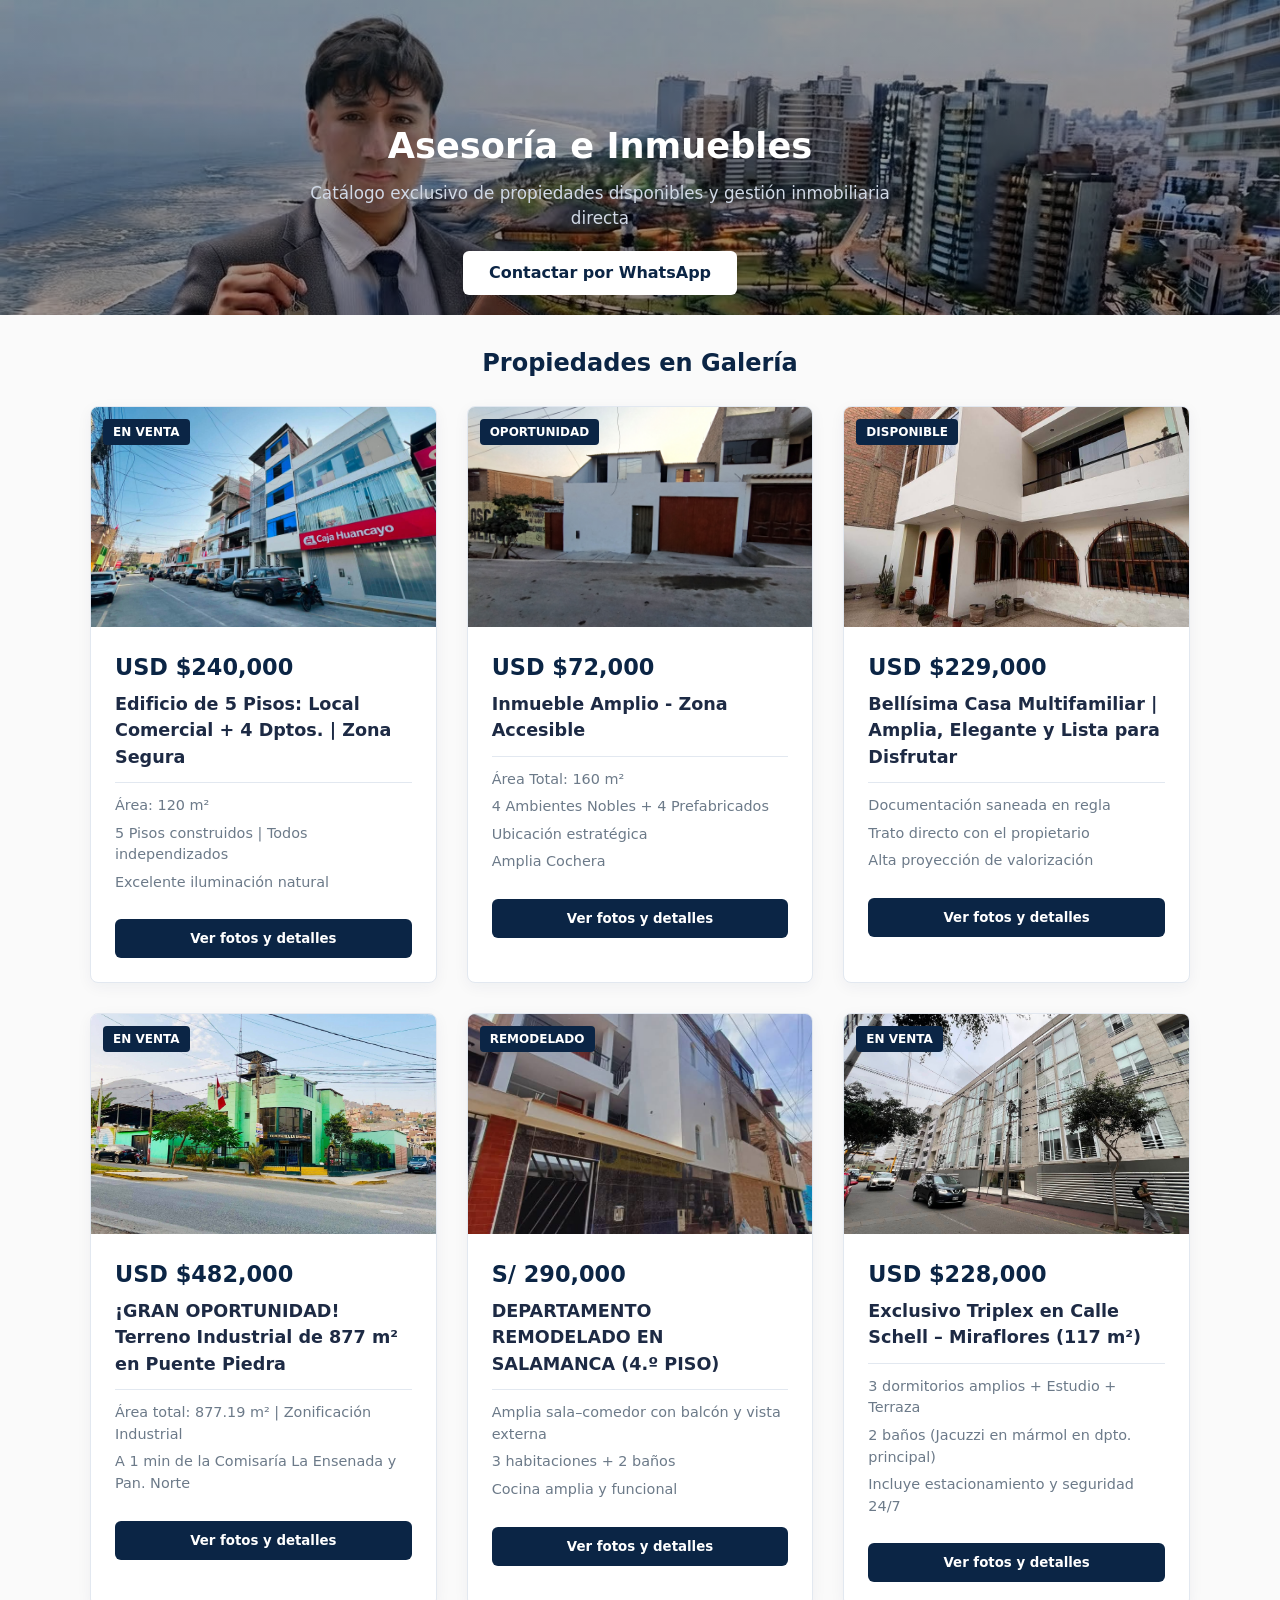
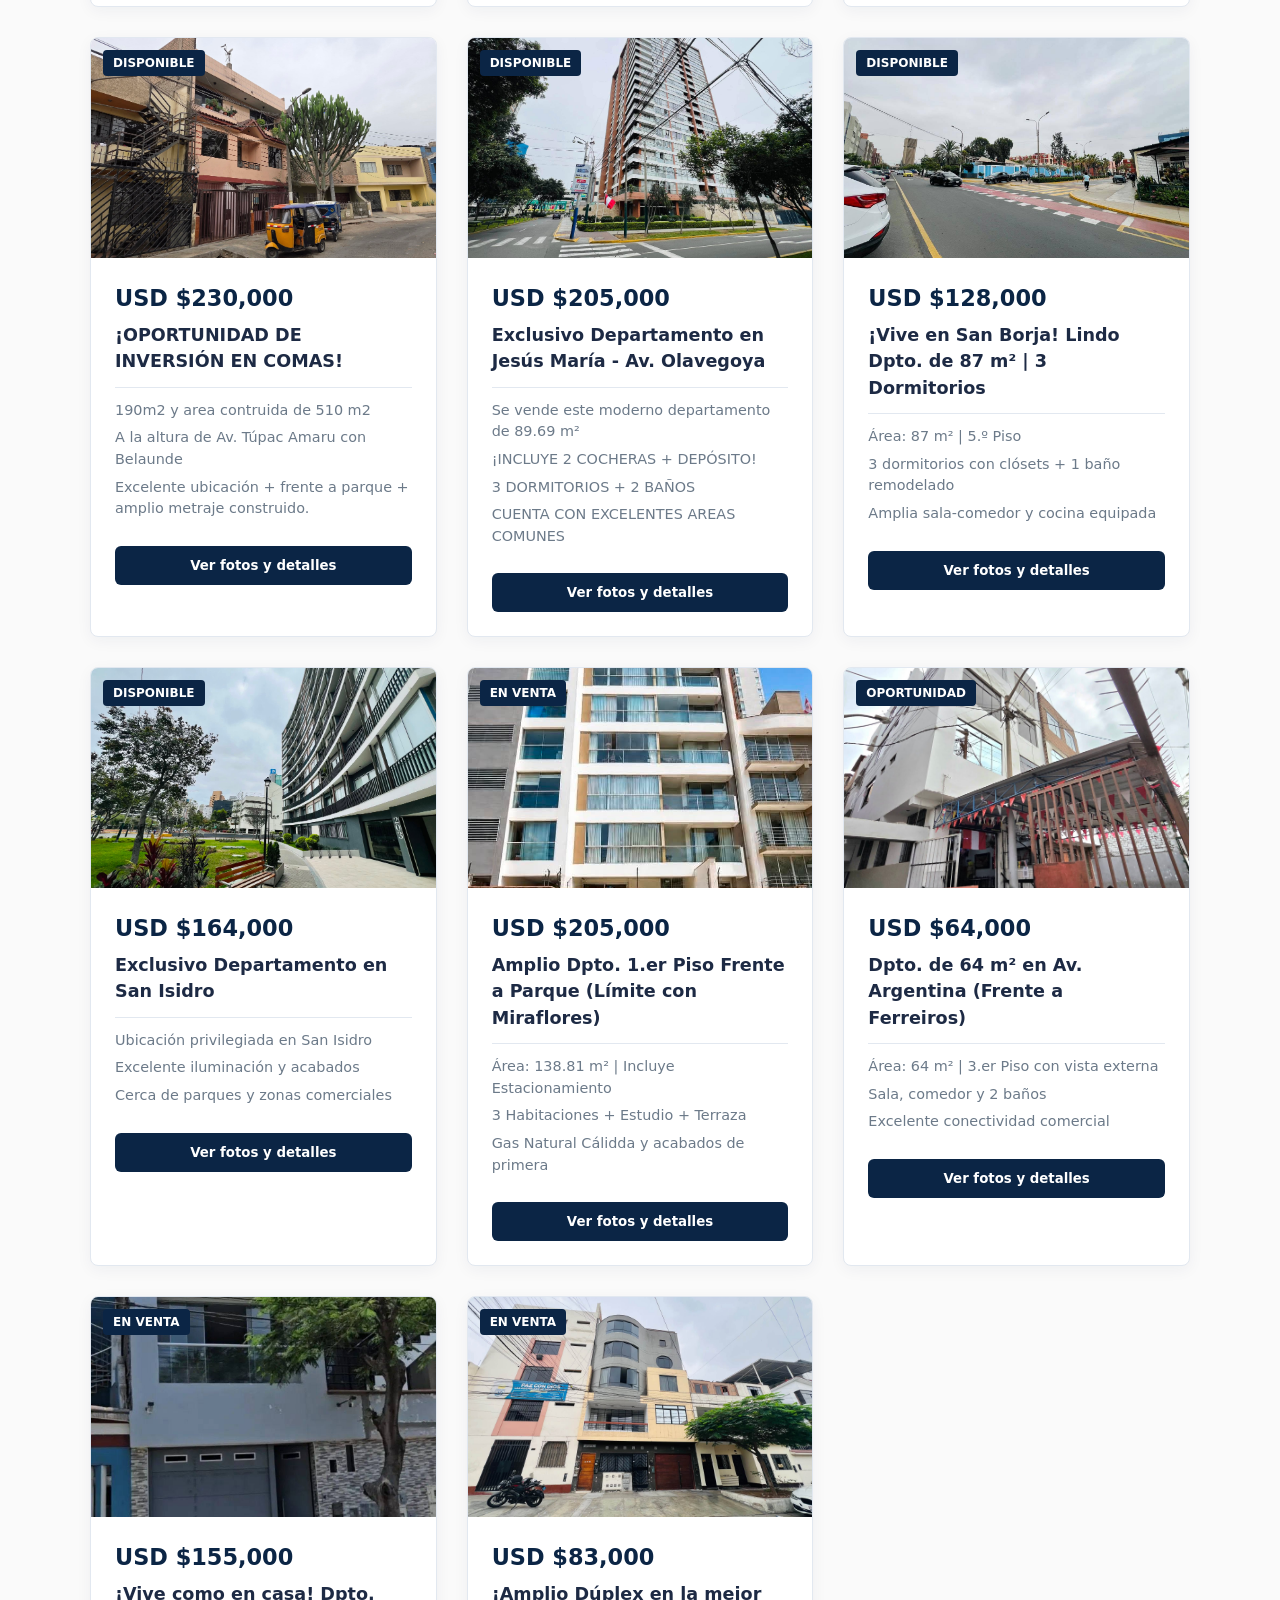
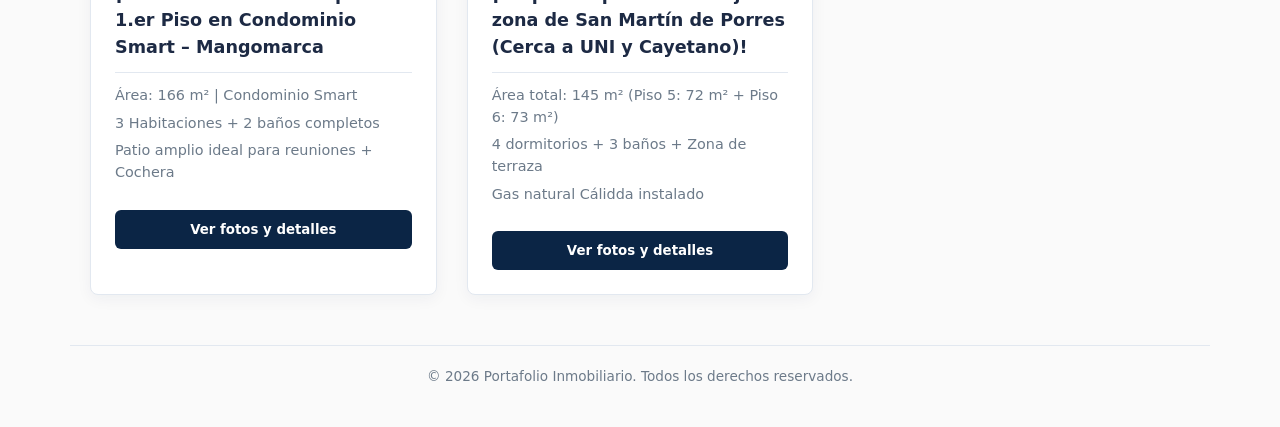
==== commit c8473561: "cambio" ====
--- a/index.html
+++ b/index.html
@@ -6,6 +6,19 @@
     <title>Portafolio Inmobiliario | Asesoría & Propiedades</title>
     <!-- Archivo CSS externo -->
     <link rel="stylesheet" href="style.css">
+    <!-- Favicon (Usando el archivo LBD cuadrado que acabamos de crear) -->
+    <link rel="icon" href="fotos/PAGE/opcion2-1x1.jpg" sizes="48x48" type="image/png">
+    
+    <!-- Datos estructurados para Google (SEO) (Usando el logo completo rectangular) -->
+    <script type="application/ld+json">
+    {
+      "@context": "https://schema.org",
+      "@type": "Organization",
+      "name": "Donde Vas a Vivir",
+      "url": "https://dondevasavivir.com",
+      "logo": "fotos/PAGE/opcion1.jpg.png"
+    }
+    </script>
 </head>
 <body>
 
